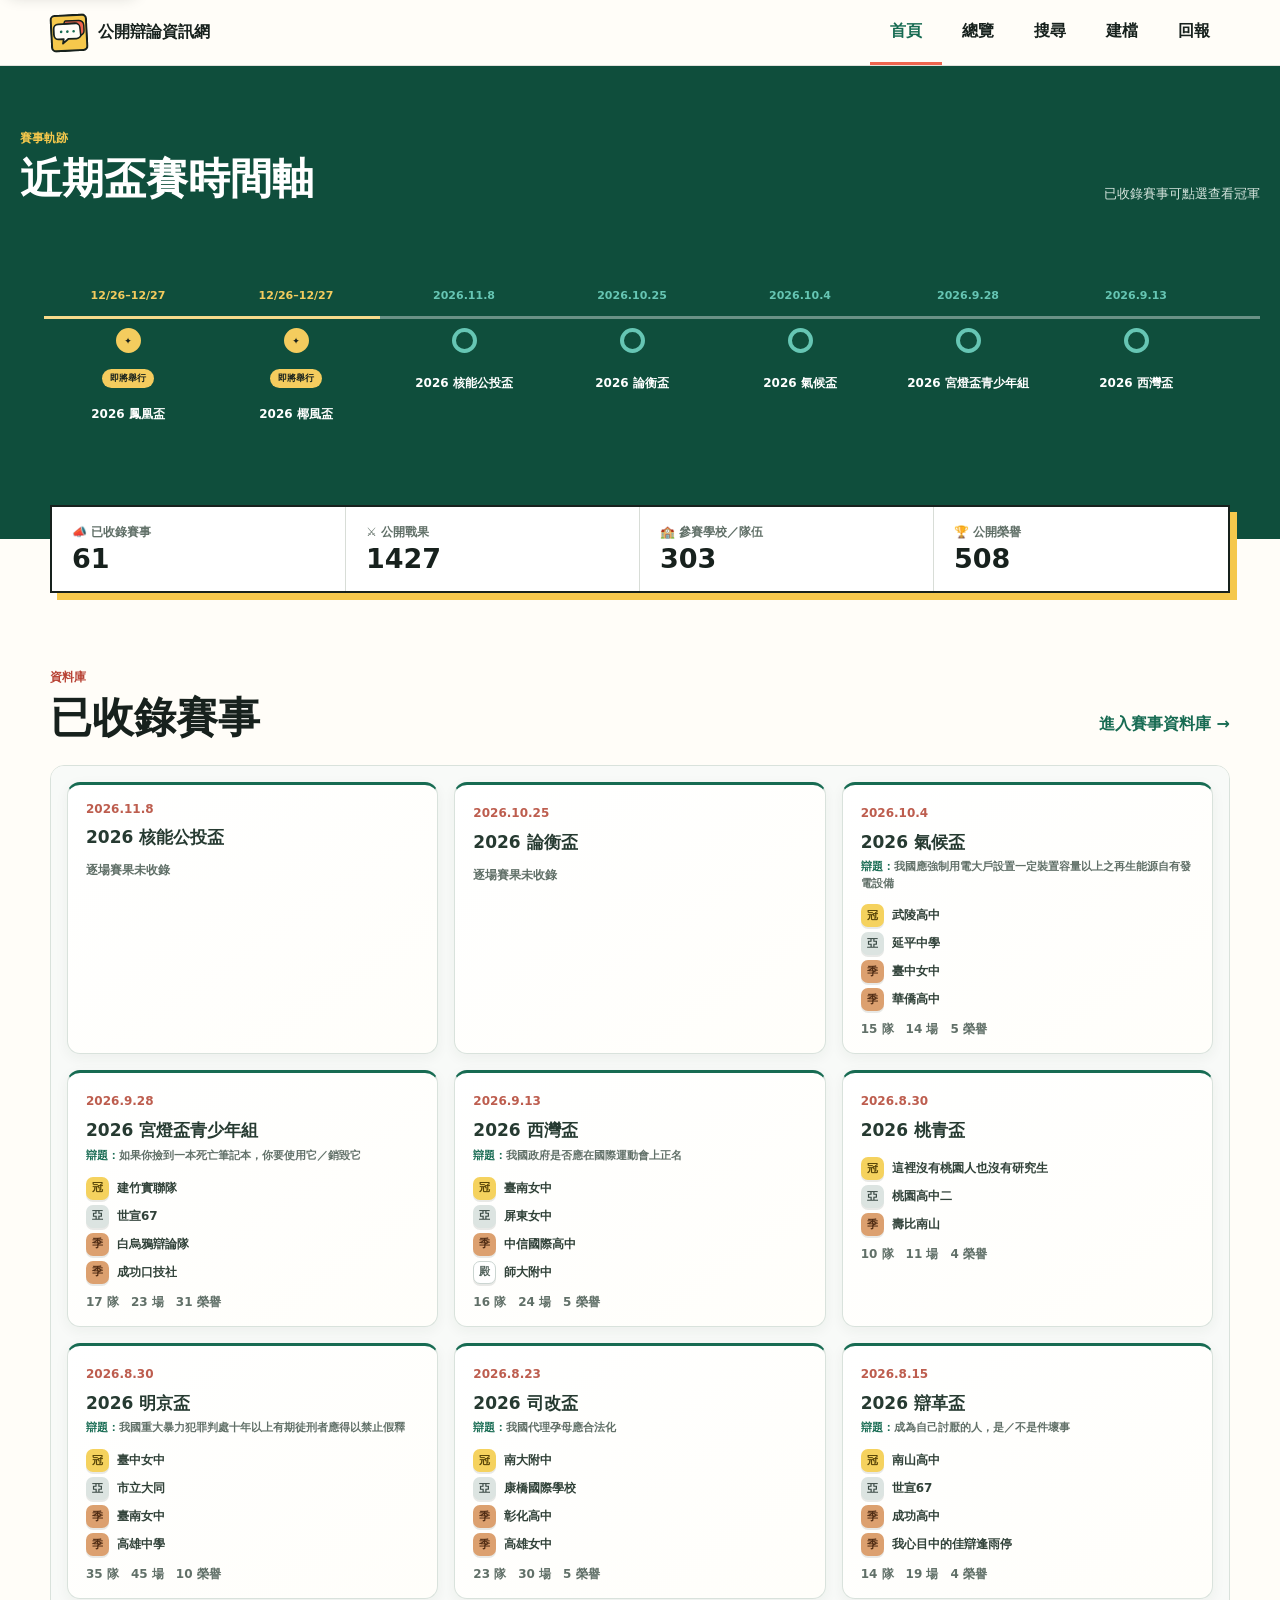
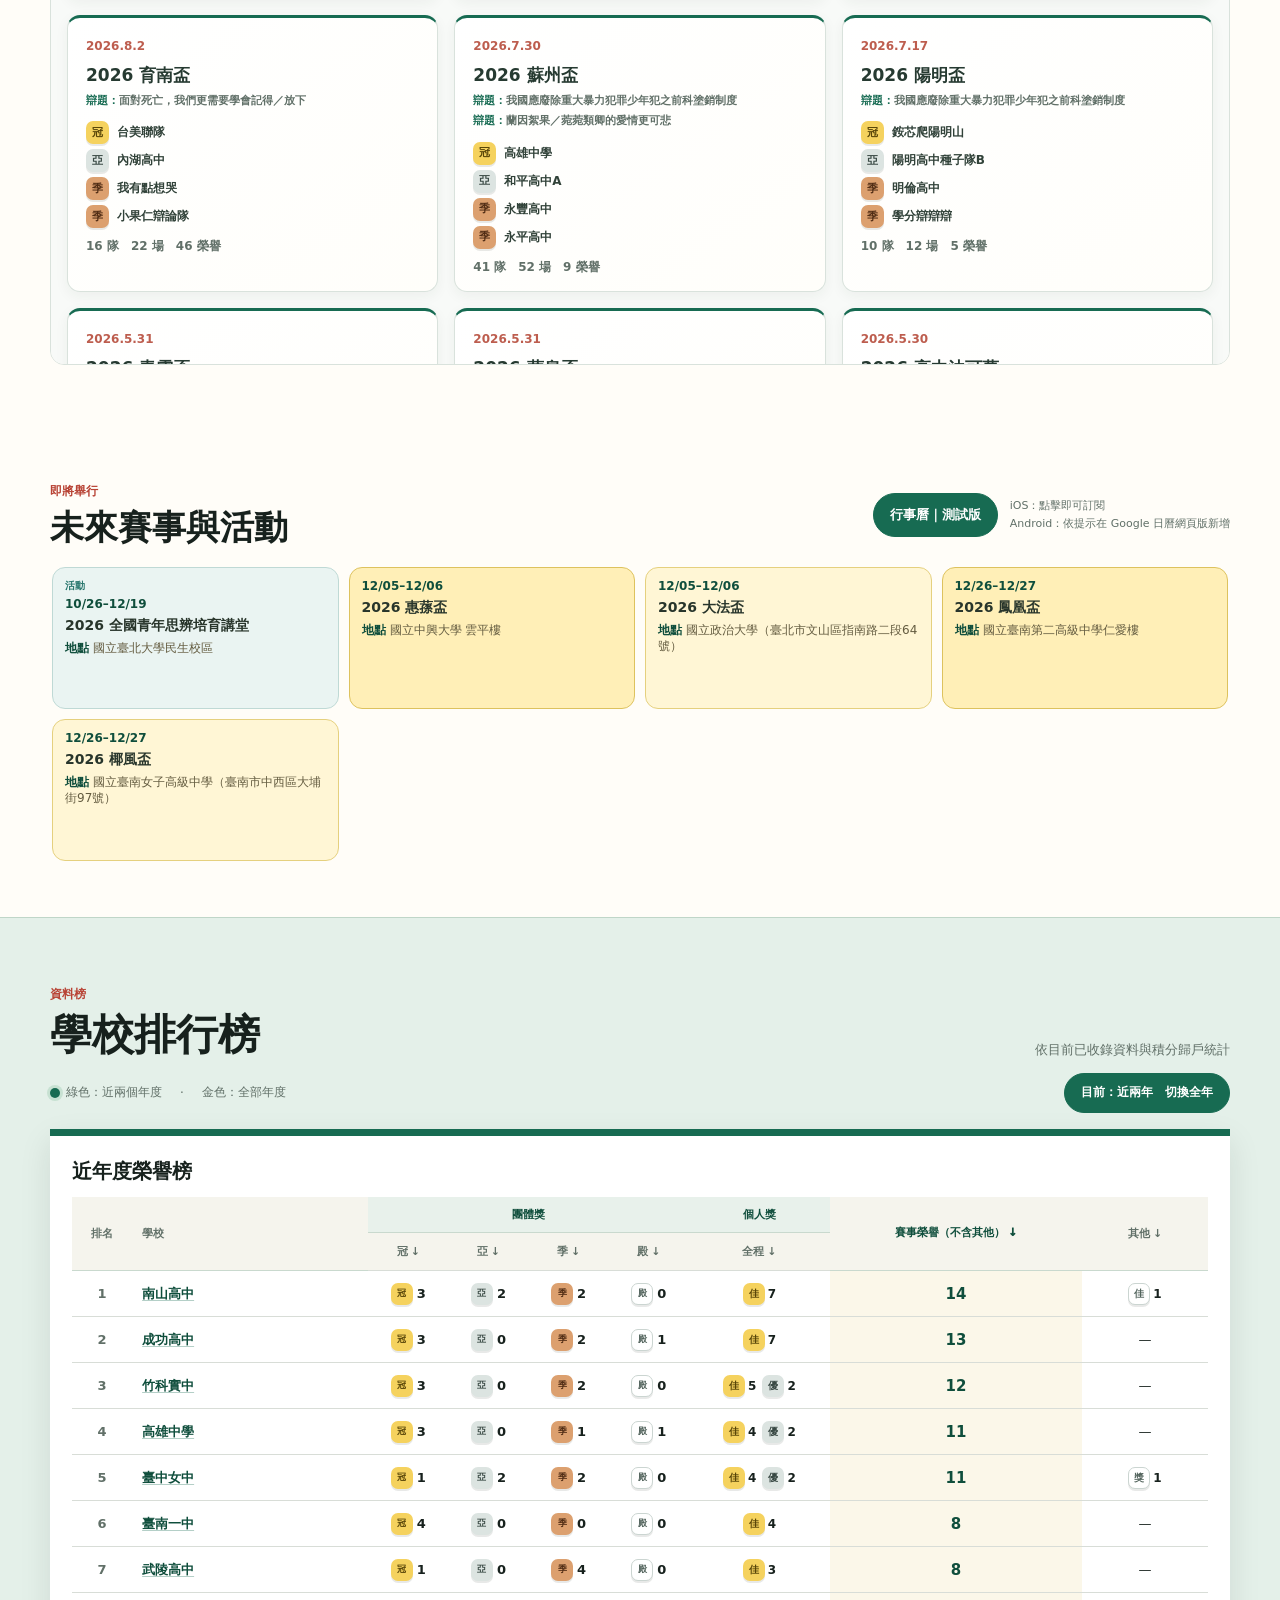
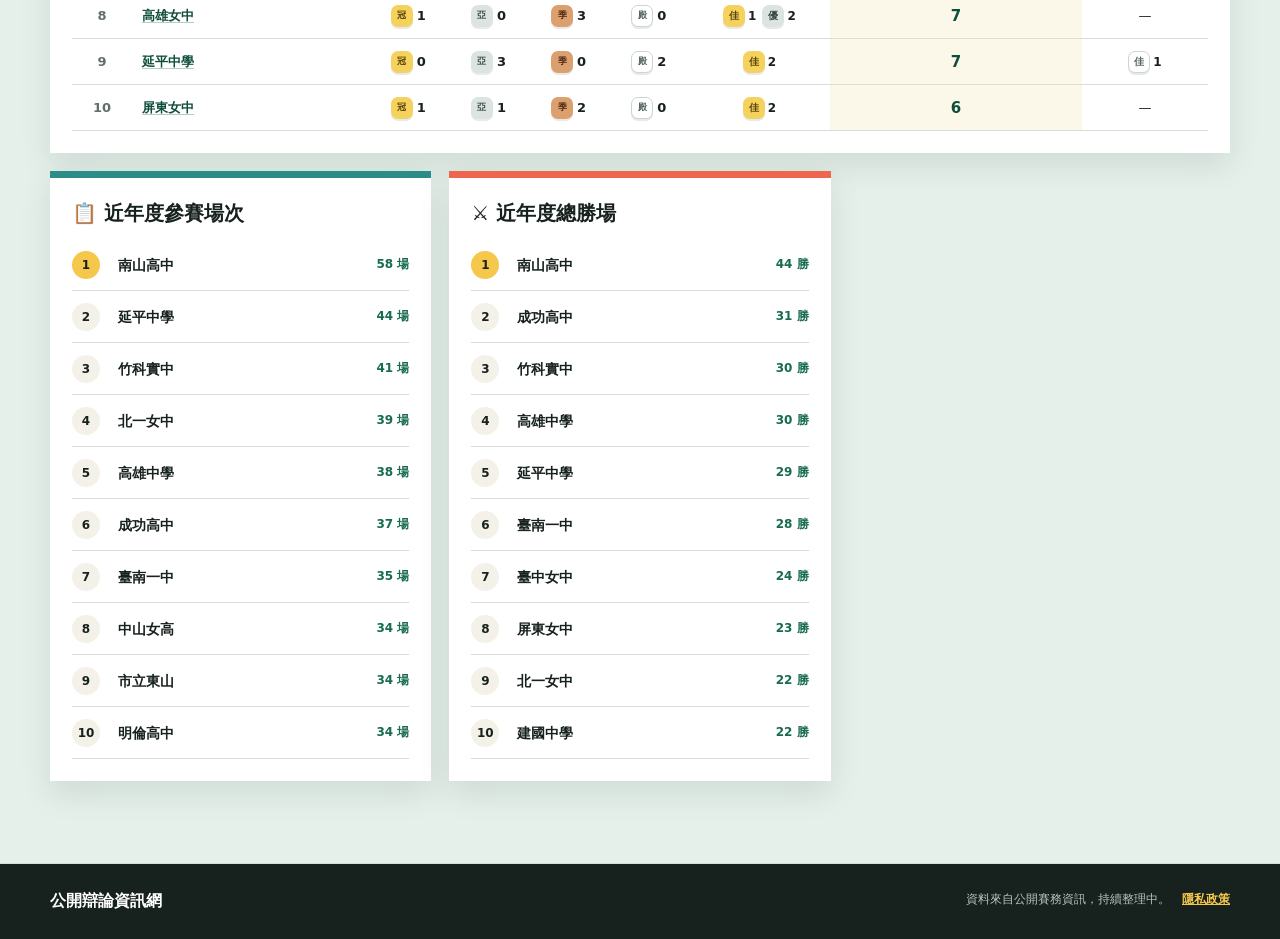
==== index.html @ c213c238 "Hide unfinished App support links" ====
<!doctype html>
<html lang="zh-Hant">
<head>
  <meta charset="utf-8" />
  <meta name="viewport" content="width=device-width, initial-scale=1" />
  <meta name="description" content="公開辯論資訊網整理台灣高中辯論賽事、逐場辯論戰績、學校勝場與公開榮譽，提供依已收錄公開資料整理的辯論積分與排行榜查詢。" />
  <meta name="keywords" content="辯論,辯論比賽,高中辯論,高中職辯論,辯論積分,辯論賽事,辯論戰績,辯題,台灣辯論" />
  <meta name="author" content="公開辯論資訊網" />
  <meta name="robots" content="index,follow,max-image-preview:large,max-snippet:-1,max-video-preview:-1" />
  <link rel="canonical" href="https://macrokernel3000.github.io/opendebate/" />
  <link rel="sitemap" type="application/xml" href="https://macrokernel3000.github.io/opendebate/sitemap.xml" />
  <link rel="alternate" type="text/plain" href="llms.txt" title="公開辯論資訊網 AI 閱讀說明" />
  <meta property="og:locale" content="zh_TW" />
  <meta property="og:type" content="website" />
  <meta property="og:site_name" content="公開辯論資訊網" />
  <meta property="og:title" content="公開辯論資訊網｜台灣高中辯論戰績資料庫" />
  <meta property="og:description" content="查詢台灣高中職辯論比賽、逐場辯論戰績、學校勝場、辯論積分、公開榮譽與歷屆辯題。" />
  <meta property="og:url" content="https://macrokernel3000.github.io/opendebate/" />
  <meta property="og:image" content="https://macrokernel3000.github.io/opendebate/assets/debate-banner.png" />
  <meta name="twitter:card" content="summary_large_image" />
  <link rel="icon" type="image/x-icon" href="favicon.ico" />
  <link rel="icon" type="image/png" sizes="512x512" href="assets/site-logo-512.png" />
  <title>公開辯論資訊網｜台灣高中辯論戰績資料庫</title>
  <script type="application/ld+json">
  {
    "@context": "https://schema.org",
    "@graph": [
      {
        "@type": "WebSite",
        "name": "公開辯論資訊網",
        "alternateName": ["台灣辯論資料庫", "高中辯論資訊網", "辯論戰績資料庫", "辯論積分網"],
        "url": "https://macrokernel3000.github.io/opendebate/",
        "image": "https://macrokernel3000.github.io/opendebate/assets/site-logo-512.png",
        "inLanguage": "zh-Hant-TW",
        "description": "整理台灣高中辯論比賽、逐場辯論戰績、學校勝場、辯論積分、公開榮譽與辯題的公共資料庫。",
        "potentialAction": {
          "@type": "SearchAction",
          "target": "https://macrokernel3000.github.io/opendebate/?q={search_term_string}",
          "query-input": "required name=search_term_string"
        }
      },
      {
        "@type": "Dataset",
        "name": "台灣高中辯論戰績與賽事資料",
        "description": "依公開賽務資訊整理的台灣高中職辯論資料集，收錄歷屆賽事、逐場比分、正反方學校與隊伍、勝方、參賽場次、學校勝場、公開榮譽、選手及辯題，供查詢與研究參考。",
        "url": "https://macrokernel3000.github.io/opendebate/",
        "keywords": ["辯論", "辯論戰績", "辯論積分", "高中辯論", "辯論比賽", "辯題"],
        "spatialCoverage": "Taiwan",
        "inLanguage": "zh-Hant-TW",
        "isAccessibleForFree": true,
        "creator": {"@id": "https://macrokernel3000.github.io/opendebate/#organization"}
      },
      {
        "@type": "Organization",
        "@id": "https://macrokernel3000.github.io/opendebate/#organization",
        "name": "公開辯論資訊網",
        "url": "https://macrokernel3000.github.io/opendebate/",
        "logo": "https://macrokernel3000.github.io/opendebate/assets/site-logo-512.png"
      }
    ]
  }
  </script>
  <link rel="stylesheet" href="styles.css?v=20261013152806" data-versioned-asset />
</head>
<body>
  <a class="skip-link" href="#mainContent">跳到主要內容</a>
  <header class="site-header">
    <a id="homeBrand" class="brand" href="#home" aria-label="回到公開辯論資訊網首頁">
      <span class="brand-mark" aria-hidden="true"><img src="assets/site-logo.svg" alt="" /></span>
      <span>公開辯論資訊網</span>
    </a>
    <nav class="main-nav" aria-label="主要選單">
      <button class="nav-button is-active" type="button" data-view="home"><svg class="nav-icon" viewBox="0 0 24 24" aria-hidden="true"><path d="m3 10 9-7 9 7M5.5 9v11h13V9M9 20v-6h6v6"/></svg><span>首頁</span></button>
      <button class="nav-button" type="button" data-view="overview"><svg class="nav-icon" viewBox="0 0 24 24" aria-hidden="true"><rect x="4" y="4" width="6" height="6" rx="1"/><rect x="14" y="4" width="6" height="6" rx="1"/><rect x="4" y="14" width="6" height="6" rx="1"/><rect x="14" y="14" width="6" height="6" rx="1"/></svg><span>總覽</span></button>
      <button class="nav-button" type="button" data-view="search"><svg class="nav-icon" viewBox="0 0 24 24" aria-hidden="true"><circle cx="10.8" cy="10.8" r="6.8"/><path d="m16 16 5 5"/></svg><span>搜尋</span></button>
      <button class="nav-button" type="button" data-view="archive"><svg class="nav-icon" viewBox="0 0 24 24" aria-hidden="true"><path d="M4 5h16v4H4zM6 9v11h12V9M9 13h6M9 16h6"/></svg><span>建檔</span></button>
      <button class="nav-button" type="button" data-view="reports"><svg class="nav-icon" viewBox="0 0 24 24" aria-hidden="true"><path d="M7 17 18 6M8 6h10v10M5 5v14h14"/></svg><span>回報</span></button>
    </nav>
    <button id="mobileMenuToggle" class="mobile-menu-toggle" type="button" aria-label="開啟快捷選單" aria-expanded="false" aria-controls="mobileQuickMenu">
      <span aria-hidden="true">☰</span>
    </button>
    <nav id="mobileQuickMenu" class="mobile-quick-menu" aria-label="快捷選單" hidden>
      <button type="button" data-menu-view="home"><span aria-hidden="true"><svg class="nav-icon" viewBox="0 0 24 24"><path d="m3 10 9-7 9 7M5.5 9v11h13V9M9 20v-6h6v6"/></svg></span>首頁</button>
      <button type="button" data-menu-view="overview"><span aria-hidden="true"><svg class="nav-icon" viewBox="0 0 24 24"><rect x="4" y="4" width="6" height="6" rx="1"/><rect x="14" y="4" width="6" height="6" rx="1"/><rect x="4" y="14" width="6" height="6" rx="1"/><rect x="14" y="14" width="6" height="6" rx="1"/></svg></span>比賽總覽</button>
      <button type="button" data-menu-view="search"><span aria-hidden="true"><svg class="nav-icon" viewBox="0 0 24 24"><circle cx="10.8" cy="10.8" r="6.8"/><path d="m16 16 5 5"/></svg></span>戰績搜尋</button>
      <button type="button" data-menu-view="archive"><span aria-hidden="true"><svg class="nav-icon" viewBox="0 0 24 24"><path d="M4 5h16v4H4zM6 9v11h12V9M9 13h6M9 16h6"/></svg></span>辯論建檔</button>
      <button type="button" data-menu-view="reports"><span aria-hidden="true"><svg class="nav-icon" viewBox="0 0 24 24"><path d="M7 17 18 6M8 6h10v10M5 5v14h14"/></svg></span>問題回報</button>
      <small id="mobileMenuVersion" class="mobile-menu-version" aria-label="資料版本，載入後顯示已收錄賽事與行程數">v1.—.—</small>
    </nav>
  </header>

  <aside id="siteUpdateNotice" class="site-update-notice" role="status" aria-live="polite" hidden>
    <p>網站資料有新版本，重新載入即可查看最新內容。</p>
    <button type="button" data-site-update-reload>重新載入</button>
    <button type="button" class="site-update-dismiss" data-site-update-dismiss>稍後</button>
  </aside>

  <main id="mainContent" tabindex="-1">
    <section id="homeView" class="view" data-view-panel="home">
      <div class="mobile-home page-shell" aria-label="手機首頁快捷內容">
        <section class="mobile-home-section mobile-home-results" aria-labelledby="mobileRecentTitle">
          <div class="section-heading"><h1 id="mobileRecentTitle">已收錄 <span id="mobileEventCount">0</span> 場比賽與 <span id="mobileMatchCount">0</span> 場賽果</h1><span class="mobile-home-hint">左右滑動查看</span></div>
          <div id="mobileRecentEvents" class="mobile-results-strip" aria-label="近期賽果，可左右滑動"></div>
        </section>
        <section class="mobile-home-search" aria-label="戰績搜尋入口">
          <button type="button" data-go-search><span aria-hidden="true">⌕</span><span><strong>戰績搜尋</strong><small>選手・學校・隊伍・辯題</small></span><b aria-hidden="true">→</b></button>
        </section>
      </div>
      <section class="timeline-band" aria-labelledby="timelineTitle">
        <div class="page-shell">
          <div class="section-heading">
            <div><p class="kicker">賽事軌跡</p><h1 id="timelineTitle">近期盃賽時間軸</h1></div>
            <p class="section-note">已收錄賽事可點選查看冠軍</p>
          </div>
          <div id="eventTimeline" class="event-timeline" aria-label="盃賽時間軸"></div>
        </div>
      </section>

      <section class="stats-band" id="statsBand" aria-label="資料統計"></section>

      <section class="page-shell collected-events" aria-labelledby="collectedEventsTitle">
        <div class="section-heading">
          <div><p class="kicker">資料庫</p><h2 id="collectedEventsTitle">已收錄賽事</h2></div>
          <button class="text-link" type="button" data-go-events>進入賽事資料庫 →</button>
        </div>
        <div id="recentEvents" class="event-grid"></div>
      </section>

      <section class="page-shell upcoming-events-section" aria-labelledby="upcomingEventsTitle">
        <div class="upcoming-section-heading">
          <div class="section-heading"><div><p class="kicker">即將舉行</p><h2 id="upcomingEventsTitle">未來賽事與活動</h2></div></div>
          <div class="calendar-link-section">
            <a class="calendar-subscribe-button" data-calendar-subscribe href="webcal://macrokernel3000.github.io/opendebate/calendar.ics">行事曆｜測試版</a>
            <p class="calendar-platform-note"><span>iOS：點擊即可訂閱</span><span>Android：依提示在 Google 日曆網頁版新增</span></p>
          </div>
        </div>
        <div id="mobileUpcomingEvents" class="upcoming-events-grid" aria-label="未來賽事與活動"></div>
      </section>

      <section class="leaderboard-band" data-range="recent">
        <div class="page-shell">
          <h2 id="mobileHonorTitle" class="mobile-rankings-title">近年度榮譽榜</h2>
          <div class="section-heading">
            <div><p class="kicker">資料榜</p><h2>學校排行榜</h2></div>
            <p class="section-note">依目前已收錄資料與積分歸戶統計</p>
          </div>
          <div class="leaderboard-controls"><span class="leaderboard-range-legend"><i aria-hidden="true"></i> 綠色：近兩個年度　<span aria-hidden="true">·</span>　金色：全部年度</span><button id="honorRangeToggle" class="honor-range-toggle" type="button" aria-pressed="false">目前：近年度　切換全年</button></div>
          <article class="leaderboard-panel olympic-panel">
            <h3><span id="honorLeaderboardTitle">近年度榮譽榜</span></h3>
            <div class="mobile-olympic-filters" role="group" aria-label="榮譽類別篩選">
              <button type="button" class="olympic-filter is-active" data-honor-filter="team" aria-pressed="true"><span class="trophy-medal gold">團</span>團體獎</button>
              <button type="button" class="olympic-filter is-active" data-honor-filter="individual" aria-pressed="true"><span class="trophy-medal gold">個</span>個人獎</button>
              <button type="button" class="olympic-filter" data-honor-filter="otherOnly" aria-pressed="false"><span class="trophy-medal white">獎</span>其他</button>
            </div>
            <div class="olympic-table-wrap" tabindex="0" aria-label="榮譽榜，可左右捲動">
              <table class="olympic-table">
                <thead>
                  <tr class="olympic-group-head">
                    <th scope="col" rowspan="2">排名</th><th scope="col" class="school-column" rowspan="2">學校</th>
                    <th scope="colgroup" colspan="4">團體獎</th>
                    <th scope="colgroup" colspan="1">個人獎</th>
                    <th scope="col" rowspan="2"><button class="medal-sort" type="button" data-rank-sort="totalHonors" aria-label="賽事榮譽（不含其他）數排序，降冪">賽事榮譽（不含其他）</button></th>
                    <th scope="col" rowspan="2"><button class="medal-sort" type="button" data-rank-sort="other" aria-label="其他榮譽數排序，降冪">其他</button></th>
                  </tr>
                  <tr class="olympic-detail-head">
                    <th scope="col"><button class="medal-sort" type="button" data-rank-sort="gold" aria-label="冠軍數排序，降冪">冠</button></th>
                    <th scope="col"><button class="medal-sort" type="button" data-rank-sort="silver" aria-label="亞軍數排序，降冪">亞</button></th>
                    <th scope="col"><button class="medal-sort" type="button" data-rank-sort="bronze" aria-label="季軍數排序，降冪">季</button></th>
                    <th scope="col"><button class="medal-sort" type="button" data-rank-sort="white" aria-label="殿軍數排序，降冪">殿</button></th>
                    <th scope="col"><button class="medal-sort" type="button" data-rank-sort="fullCourse" aria-label="全程個人獎排序，降冪">全程</button></th>
                  </tr>
                </thead>
                <tbody id="schoolLeaderboard"></tbody>
              </table>
            </div>
            <ol id="mobileHonorRanking" class="mobile-honor-ranking" aria-label="榮譽排行榜"></ol>
          </article>
          <div class="leaderboard-scroll">
            <article class="leaderboard-panel teal">
              <h3><span aria-hidden="true">📋</span> <span id="gamesLeaderboardTitle">近年度參賽場次</span></h3>
              <ol id="gamesLeaderboard" class="ranking-list"></ol>
            </article>
            <article class="leaderboard-panel coral">
              <h3><span aria-hidden="true">⚔️</span> <span id="winsLeaderboardTitle">近年度總勝場</span></h3>
              <ol id="winsLeaderboard" class="ranking-list"></ol>
            </article>
          </div>
        </div>
      </section>
      <dialog id="androidCalendarHelp" class="calendar-help-dialog" aria-labelledby="androidCalendarHelpTitle">
        <form method="dialog" class="calendar-help-card">
          <h2 id="androidCalendarHelpTitle">Android 行事曆設定</h2>
          <p>Google 日曆手機 App 不支援直接訂閱網址。要自動同步，請在電腦版 Google 日曆選「新增日曆」→「透過網址新增」，貼上這個網址，再用同一個帳戶同步手機。</p>
          <label for="androidCalendarUrl">行事曆訂閱網址</label>
          <input id="androidCalendarUrl" readonly value="https://macrokernel3000.github.io/opendebate/calendar.ics" />
          <div class="calendar-help-actions">
            <button type="button" id="copyAndroidCalendarUrl">複製網址</button>
            <button type="submit" class="calendar-help-close">關閉</button>
          </div>
          <span id="calendarCopyStatus" class="calendar-copy-status" aria-live="polite"></span>
        </form>
      </dialog>
    </section>

    <section id="eventPageView" class="view is-hidden" data-view-panel="event-page">
      <div class="page-shell detail-page-shell"><div id="eventPageDetail"></div></div>
    </section>
    <section id="schoolPageView" class="view is-hidden" data-view-panel="school-page">
      <div class="page-shell detail-page-shell"><div id="schoolPageDetail"></div></div>
    </section>
    <section id="playerPageView" class="view is-hidden" data-view-panel="player-page">
      <div class="page-shell detail-page-shell"><div id="playerPageDetail"></div></div>
    </section>
    <section id="topicPageView" class="view is-hidden" data-view-panel="topic-page">
      <div class="page-shell detail-page-shell"><div id="topicPageDetail"></div></div>
    </section>

    <section id="overviewView" class="view is-hidden" data-view-panel="overview">
      <div class="page-intro page-shell">
        <p class="kicker">DEBATE OVERVIEW</p>
        <h1>辯論總覽</h1>
      </div>
      <div class="page-shell overview-page">
        <div class="overview-tabs" role="tablist" aria-label="總覽分類">
          <button id="overviewEventsTab" class="overview-tab is-active" type="button" role="tab" aria-selected="true" aria-controls="overviewEventsPanel" data-overview-tab="events"><span class="overview-tab-label-long">已登錄賽事</span><span class="overview-tab-label-short">賽事</span><span class="overview-tab-count" id="overviewEventCount"></span></button>
          <button id="overviewTeamsTab" class="overview-tab" type="button" role="tab" aria-selected="false" aria-controls="overviewTeamsPanel" tabindex="-1" data-overview-tab="teams"><span class="overview-tab-label-long">隊伍資料庫</span><span class="overview-tab-label-short">隊伍</span><span class="overview-tab-count" id="overviewTeamCount"></span></button>
          <button id="overviewTopicsTab" class="overview-tab" type="button" role="tab" aria-selected="false" aria-controls="overviewTopicsPanel" tabindex="-1" data-overview-tab="topics"><span class="overview-tab-label-long">已收錄辯題</span><span class="overview-tab-label-short">辯題</span><span class="overview-tab-count" id="overviewTopicCount"></span></button>
          <button id="overviewStatsTab" class="overview-tab overview-stats-tab" type="button" role="tab" aria-selected="false" aria-controls="overviewStatsPanel" tabindex="-1" data-overview-tab="stats"><span class="overview-tab-label-long">統計</span><span class="overview-tab-label-short">統計</span></button>
        </div>
        <section id="overviewEventsPanel" class="overview-panel" role="tabpanel" aria-labelledby="overviewEventsTab">
          <div class="event-browser">
            <section class="event-finder" aria-labelledby="eventFinderTitle">
              <div class="event-finder-heading"><div><h2 id="eventFinderTitle">已登錄賽事</h2></div><span id="eventFinderMeta" aria-live="polite"></span></div>
              <div class="event-filter-controls">
                <label class="event-search-field"><span>名稱或辯題</span><input id="eventSearch" type="search" autocomplete="off" placeholder="例如：青雲盃、死刑、社群媒體" /></label>
                <label class="event-year-field"><span>年份篩選</span><select id="eventYear"><option value="">全部年份</option></select></label>
                <label class="event-sort-field"><span>排序依據</span><select id="eventSortBy"><option value="year">年份</option><option value="teams">隊伍數</option><option value="honors">榮譽數</option></select></label>
                <label class="event-sort-field"><span>排序方向</span><select id="eventSortDirection"><option value="desc">降冪</option><option value="asc">升冪</option></select></label>
              </div>
              <div id="eventFinderResults" class="event-finder-results"></div>
            </section>
            <div id="eventDetail"></div>
          </div>
        </section>
        <section id="overviewTeamsPanel" class="overview-panel is-hidden" role="tabpanel" aria-labelledby="overviewTeamsTab">
          <div class="overview-toolbar">
            <div><h2>學校與隊伍</h2></div>
            <div class="overview-team-controls">
              <label class="overview-filter"><span>搜尋學校或隊伍</span><input id="overviewTeamFilter" type="search" autocomplete="off" placeholder="輸入名稱" /></label>
              <label class="overview-filter overview-sort-filter"><span>排序依據</span><select id="overviewTeamSortBy"><option value="matches">參賽場數</option><option value="wins">勝場</option><option value="honors">榮譽數</option><option value="events">參賽賽事</option><option value="name">名稱</option></select></label>
              <label class="overview-filter overview-sort-filter"><span>排序方向</span><select id="overviewTeamSortDirection"><option value="desc">由多到少</option><option value="asc">由少到多</option></select></label>
            </div>
          </div>
          <p id="overviewTeamMeta" class="overview-meta" aria-live="polite"></p>
          <div id="overviewTeamList" class="overview-entity-columns"></div>
        </section>
        <section id="overviewTopicsPanel" class="overview-panel is-hidden" role="tabpanel" aria-labelledby="overviewTopicsTab">
          <div class="overview-toolbar">
            <div><h2>辯題資料庫</h2></div>
            <label class="overview-filter"><span>篩選辯題</span><input id="overviewTopicFilter" type="search" autocomplete="off" placeholder="輸入辯題或賽事關鍵字" /></label>
          </div>
          <p id="overviewTopicMeta" class="overview-meta" aria-live="polite"></p>
          <div id="overviewTopicList" class="overview-topic-list"></div>
        </section>
        <section id="overviewStatsPanel" class="overview-panel overview-stats-panel is-hidden" role="tabpanel" aria-labelledby="overviewStatsTab">
          <div class="overview-stats-frame">
            <div class="overview-toolbar overview-stats-toolbar">
              <div><h2>年度賽事趨勢</h2></div>
              <div class="overview-stats-controls">
                <label class="overview-filter"><span>趨勢線</span><select id="overviewStatsMetric"><option value="events">賽事數</option><option value="teams">參賽隊次</option></select></label>
              </div>
            </div>
            <div id="overviewStatsYears" class="overview-stats-years" role="group" aria-label="選擇比較年份"></div>
            <p id="overviewStatsMeta" class="overview-stats-meta" aria-live="polite"></p>
            <div id="overviewStatsSummary" class="overview-stats-summary" aria-live="polite"></div>
            <div id="overviewStatsChart" class="overview-stats-chart"></div>
            <p class="overview-stats-note">賽事依開始月份歸類；參賽隊次依賽事中出現的隊伍原名去重，同校 A、B 隊分開計；不重複單位則按學校／隊伍資料庫歸戶後跨賽事去重。7、8 月以淡金色標示暑假。當年度尚未到的月份留白；已過但沒有賽事的月份顯示為 0。統計反映目前已收錄的公開資料。</p>
          </div>
        </section>
      </div>
    </section>

    <section id="archiveView" class="view is-hidden" data-view-panel="archive">
      <div class="page-intro page-shell archive-intro">
        <p class="kicker">DEBATE RECORDS</p>
        <h1>辯論成績建檔 <span aria-hidden="true">🗂️</span></h1>
        <p>提供紀錄且能視覺化整理裁判單。本網站無後台，不會收錄您的成績。請自行下載 CSV 留存。</p>
      </div>
      <div class="page-shell archive-page">
        <div class="archive-mode-picker" role="tablist" aria-label="選擇建檔方式">
          <button id="personalArchiveMode" class="archive-mode-button is-active" type="button" role="tab" aria-selected="true" aria-controls="personalArchivePanel" data-archive-mode="personal"><span aria-hidden="true">👤</span><strong>選手建檔</strong><small>記錄個人的分數</small></button>
          <button id="teamArchiveMode" class="archive-mode-button" type="button" role="tab" aria-selected="false" aria-controls="teamArchivePanel" tabindex="-1" data-archive-mode="team"><span aria-hidden="true">🏫</span><strong>隊伍建檔</strong><small>記錄整場比賽的三張裁判單</small></button>
        </div>
        <aside class="archive-warning" role="note" aria-label="測試階段提醒">
          <span aria-hidden="true">⚠️</span>
          <div><strong>建檔目前為測試階段，尚無後台或帳號同步功能。</strong><p>資料僅暫存在這台裝置的瀏覽器中；清除快取、網站資料或更換裝置後可能消失。請務必下載 CSV 備份。</p></div>
        </aside>
        <div id="personalArchivePanel" role="tabpanel" aria-labelledby="personalArchiveMode" class="archive-mode-panel"><div class="archive-layout">
          <form id="personalRecordForm" class="record-form">
            <div class="record-form-heading"><div><p class="kicker">NEW BALLOT</p><h2>登錄一張裁單</h2></div><span id="personalDraftStatus">第 1 張</span></div>
            <p id="personalStorageError" class="record-message is-error is-hidden" role="alert"></p>
            <div class="record-form-grid">
              <label class="record-field record-field-wide record-competition-field"><span>盃賽（必填；輸入關鍵字可選平台已登錄賽事）</span><input id="personalCompetition" type="text" role="combobox" autocomplete="off" placeholder="例如：輸入「育南」" aria-controls="personalCompetitionSuggestions" aria-autocomplete="list" aria-expanded="false" required /><div id="personalCompetitionSuggestions" class="record-suggestions is-hidden" role="listbox" aria-label="已登錄賽事建議"></div></label>
              <label class="record-field"><span>選手姓名（必填）</span><input id="personalName" type="text" autocomplete="name" placeholder="輸入選手姓名" required /></label>
              <label class="record-field"><span>裁判姓名</span><input id="personalJudge" type="text" autocomplete="off" placeholder="可不填" /></label>
              <label class="record-field"><span>比賽日期</span><input id="personalMatchDate" type="date" /></label>
              <label class="record-field"><span>此盃第幾場</span><input id="personalMatchNumber" type="number" inputmode="numeric" min="1" step="1" placeholder="例如：1" /></label>
              <label class="record-field"><span>申論</span><span class="record-score-input"><input id="personalSpeech" type="number" inputmode="decimal" min="0" max="20" step="0.1" /><em>滿分</em><input id="personalSpeechMax" type="number" inputmode="decimal" min="0.1" step="0.1" value="20" aria-label="申論滿分" /></span></label>
              <label class="record-field"><span>質詢</span><span class="record-score-input"><input id="personalQuestion" type="number" inputmode="decimal" min="0" max="20" step="0.1" /><em>滿分</em><input id="personalQuestionMax" type="number" inputmode="decimal" min="0.1" step="0.1" value="20" aria-label="質詢滿分" /></span></label>
              <label class="record-field"><span>答辯</span><span class="record-score-input"><input id="personalDefense" type="number" inputmode="decimal" min="0" max="20" step="0.1" /><em>滿分</em><input id="personalDefenseMax" type="number" inputmode="decimal" min="0.1" step="0.1" value="20" aria-label="答辯滿分" /></span></label>
              <label class="record-field"><span>該場論點分</span><span class="record-score-input"><input id="personalArgument" type="number" inputmode="decimal" min="0" max="10" step="0.1" /><em>滿分</em><input id="personalArgumentMax" type="number" inputmode="decimal" min="0.1" step="0.1" value="10" aria-label="論點滿分" /></span></label>
              <label class="record-field"><span>結辯</span><span class="record-score-input"><input id="personalClosing" type="number" inputmode="decimal" min="0" max="10" step="0.1" /><em>滿分</em><input id="personalClosingMax" type="number" inputmode="decimal" min="0.1" step="0.1" value="10" aria-label="結辯滿分" /></span></label>
              <label class="record-field"><span>排名（選填，1 最高、6 最低）</span><input id="personalRank" type="number" inputmode="numeric" min="1" max="6" step="1" /></label>
            </div>
            <p id="personalRecordMessage" class="record-message" role="status" aria-live="polite"></p>
            <div class="record-actions">
              <button class="record-button record-button-secondary" type="button" id="personalNextMatch">下一張</button>
              <button class="record-button record-button-secondary is-hidden" type="button" id="personalCancelEdit">取消修正</button>
              <button class="record-button record-button-primary" type="submit" id="personalSubmitRecord">輸入完成</button>
            </div>
          </form>
          <section class="record-summary" aria-labelledby="recordSummaryTitle">
            <div class="record-summary-heading"><div><p class="kicker">MY RESULTS</p><h2 id="recordSummaryTitle">我的成績</h2></div><strong id="personalRecordCount">0 場</strong></div>
            <div id="personalRecordStats" class="record-stats"></div>
            <div class="record-visualizations">
              <article class="record-chart"><div class="record-chart-heading"><div><h3 id="personalRadarChartTitle">能力雷達圖</h3><span>依各欄滿分換算</span></div><button type="button" data-expand-chart aria-label="放大能力雷達圖" title="放大圖表">⛶</button></div><div id="personalRadarChart"></div></article>
              <article class="record-chart"><div class="record-chart-heading"><div><h3 id="personalProgressChartTitle">進步折線圖</h3><span>依比賽日期排序</span></div><button type="button" data-expand-chart aria-label="放大進步折線圖" title="放大圖表">⛶</button></div><div id="personalProgressChart"></div></article>
            </div>
            <div class="record-data-actions">
              <button id="personalExportCsv" class="record-button record-button-primary" type="button">下載 CSV</button>
              <label class="record-import">匯入電腦內的 CSV<input id="personalImportCsv" type="file" accept=".csv,text/csv" /></label>
              <button id="personalDeleteAll" class="record-button record-button-danger" type="button">全部刪除</button>
            </div>
            <div id="personalRecordList" class="personal-record-list"></div>
          </section>
        </div></div>
        <div id="teamArchivePanel" role="tabpanel" aria-labelledby="teamArchiveMode" class="archive-mode-panel is-hidden">
          <div class="archive-layout team-archive-layout">
            <form id="teamRecordForm" class="record-form team-record-form">
              <div class="record-form-heading"><div><p class="kicker">TEAM BALLOT</p><h2>登錄一張隊伍裁單</h2></div><span id="teamDraftStatus">第 1 張</span></div>
              <p id="teamStorageError" class="record-message is-error is-hidden" role="alert"></p>
              <div class="record-form-grid">
                <label class="record-field record-field-wide"><span>盃賽（必填）</span><input id="teamCompetition" type="text" list="teamCompetitionList" autocomplete="off" placeholder="輸入盃賽名稱" required /><datalist id="teamCompetitionList"></datalist></label>
                <label class="record-field"><span>隊伍名稱（必填）</span><input id="teamName" type="text" autocomplete="organization" placeholder="輸入自己的隊伍" required /></label>
                <label class="record-field"><span>裁判姓名</span><input id="teamJudge" type="text" autocomplete="off" placeholder="可不填" /></label>
                <label class="record-field"><span>比賽日期</span><input id="teamMatchDate" type="date" /></label>
                <label class="record-field"><span>此盃第幾場</span><input id="teamMatchNumber" type="number" inputmode="numeric" min="1" step="1" placeholder="例如：1" /></label>
                <label class="record-field record-field-wide"><span>我方持方</span><select id="teamSide"><option value="正">正方</option><option value="反">反方</option></select></label>
              </div>
              <section class="team-side-entry" aria-labelledby="affirmativeScoreTitle">
                <h3 id="affirmativeScoreTitle">正方評分 <span id="affirmativeMySideBadge" class="team-side-badge">我方</span></h3>
                <div class="team-score-table" aria-label="正方三位辯士評分">
                  <div class="team-score-head"><span>出場序</span><span>申論<br><small>滿分 20</small></span><span>質詢<br><small>滿分 20</small></span><span>答辯<br><small>滿分 20</small></span></div>
                  <div class="team-score-row"><strong>正一</strong><input id="teamAffP1Speech" type="number" min="0" step="0.1" aria-label="正一申論" /><input id="teamAffP1Question" type="number" min="0" step="0.1" aria-label="正一質詢" /><input id="teamAffP1Defense" type="number" min="0" step="0.1" aria-label="正一答辯" /></div>
                  <div class="team-score-row"><strong>正二</strong><input id="teamAffP2Speech" type="number" min="0" step="0.1" aria-label="正二申論" /><input id="teamAffP2Question" type="number" min="0" step="0.1" aria-label="正二質詢" /><input id="teamAffP2Defense" type="number" min="0" step="0.1" aria-label="正二答辯" /></div>
                  <div class="team-score-row"><strong>正三</strong><input id="teamAffP3Speech" type="number" min="0" step="0.1" aria-label="正三申論" /><input id="teamAffP3Question" type="number" min="0" step="0.1" aria-label="正三質詢" /><input id="teamAffP3Defense" type="number" min="0" step="0.1" aria-label="正三答辯" /></div>
                </div>
                <div class="team-side-extras"><label>架構／論點 <input id="teamAffArgument" type="number" min="0" step="0.1" /></label><label>結辯 <input id="teamAffClosing" type="number" min="0" step="0.1" /></label><strong id="teamAffTotal">總分 —</strong></div>
              </section>
              <section class="team-side-entry" aria-labelledby="negativeScoreTitle">
                <h3 id="negativeScoreTitle">反方評分 <span id="negativeMySideBadge" class="team-side-badge is-hidden">我方</span></h3>
                <div class="team-score-table" aria-label="反方三位辯士評分">
                  <div class="team-score-head"><span>出場序</span><span>申論<br><small>滿分 20</small></span><span>質詢<br><small>滿分 20</small></span><span>答辯<br><small>滿分 20</small></span></div>
                  <div class="team-score-row"><strong>反一</strong><input id="teamNegP1Speech" type="number" min="0" step="0.1" aria-label="反一申論" /><input id="teamNegP1Question" type="number" min="0" step="0.1" aria-label="反一質詢" /><input id="teamNegP1Defense" type="number" min="0" step="0.1" aria-label="反一答辯" /></div>
                  <div class="team-score-row"><strong>反二</strong><input id="teamNegP2Speech" type="number" min="0" step="0.1" aria-label="反二申論" /><input id="teamNegP2Question" type="number" min="0" step="0.1" aria-label="反二質詢" /><input id="teamNegP2Defense" type="number" min="0" step="0.1" aria-label="反二答辯" /></div>
                  <div class="team-score-row"><strong>反三</strong><input id="teamNegP3Speech" type="number" min="0" step="0.1" aria-label="反三申論" /><input id="teamNegP3Question" type="number" min="0" step="0.1" aria-label="反三質詢" /><input id="teamNegP3Defense" type="number" min="0" step="0.1" aria-label="反三答辯" /></div>
                </div>
                <div class="team-side-extras"><label>架構／論點 <input id="teamNegArgument" type="number" min="0" step="0.1" /></label><label>結辯 <input id="teamNegClosing" type="number" min="0" step="0.1" /></label><strong id="teamNegTotal">總分 —</strong></div>
              </section>
              <p id="teamRecordMessage" class="record-message" role="status" aria-live="polite"></p>
              <div class="record-actions"><button class="record-button record-button-secondary" type="button" id="teamNextBallot">下一張</button><button class="record-button record-button-secondary is-hidden" type="button" id="teamCancelEdit">取消修正</button><button class="record-button record-button-primary" type="submit" id="teamSubmitRecord">輸入完成</button></div>
            </form>
            <section class="record-summary" aria-labelledby="teamSummaryTitle">
              <div class="record-summary-heading"><div><p class="kicker">TEAM RESULTS</p><h2 id="teamSummaryTitle">隊伍比賽紀錄</h2></div><strong id="teamRecordCount">0 張</strong></div>
              <div id="teamRecordStats" class="record-stats team-record-stats"></div>
              <article class="record-chart team-radar-card"><div class="record-chart-heading"><div><h3 id="teamRadarChartTitle">隊伍平均雷達圖</h3><span>累積超過兩張裁單後，計算我方申論、質詢與答辯平均</span></div><button type="button" data-expand-chart aria-label="放大隊伍平均雷達圖" title="放大圖表">⛶</button></div><div id="teamRadarChart"></div></article>
              <p class="team-record-explanation">每張裁單會依正反方已輸入的所有分數加總，自動算出該張勝負。同一盃賽、同一場次的裁單會放在一起；累積三張後，至少兩張可判定且勝票過半，才會判定整場勝負。平票或有效票不足時會保留未決狀態。</p>
              <div class="record-data-actions"><button id="teamExportCsv" class="record-button record-button-primary" type="button">下載隊伍 CSV</button><label class="record-import">匯入隊伍 CSV<input id="teamImportCsv" type="file" accept=".csv,text/csv" /></label><button id="teamDeleteAll" class="record-button record-button-danger" type="button">全部刪除</button></div>
              <div id="teamRecordList" class="personal-record-list"></div>
            </section>
          </div>
        </div>
      </div>
    </section>

    <section id="searchView" class="view is-hidden" data-view-panel="search">
      <div class="search-stage">
        <div class="page-shell">
          <p class="kicker">FIND A STORY</p>
          <h1>搜尋學校、隊伍、人物或辯題 <span aria-hidden="true">🔎</span></h1>
          <div class="search-box">
            <span aria-hidden="true">⌕</span>
            <input id="globalSearch" type="search" autocomplete="off" placeholder="搜尋學校、隊伍、人物或辯題" aria-label="搜尋學校、隊伍、人物或辯題" />
            <button id="clearSearch" type="button" aria-label="清除搜尋">×</button>
          </div>
          <p id="searchMeta" class="search-meta" aria-live="polite"></p>
        </div>
      </div>
      <div id="searchResults" class="page-shell search-results"></div>
    </section>

    <section id="reportsView" class="view is-hidden" data-view-panel="reports">
      <div class="page-intro page-shell report-intro">
        <p class="kicker">COMMUNITY REPORTS</p>
        <h1>資料回報 <span aria-hidden="true">📝</span></h1>
        <p>協助補齊公開賽果與選手登場紀錄。送出後會由管理者校對，再納入網站資料。</p>
      </div>
      <div class="page-shell report-page">
        <article class="report-card report-form-card">
          <div class="report-icons" aria-hidden="true"><span class="report-icon">⚔️</span><span class="report-icon">🎤</span><span class="report-icon">💬</span></div>
          <p class="kicker">COMMUNITY REPORT</p>
          <h2>公開資料回報</h2>
          <p>同一份表單可回報缺漏或需要修正的賽事資料，送出時再選擇回報項目。</p>
          <ul><li>賽事戰績與積分</li><li>選手上場紀錄</li><li>盃賽辯題與相關說明</li></ul>
          <a id="reportFormLink" class="report-link" href="#" target="_blank" rel="noopener">開啟資料回報表單</a>
        </article>
        <aside class="report-note"><strong>為什麼使用 Google 表單？</strong><p>本站是靜態網站，Google 表單能處理手機填寫、附件上傳與回覆彙整，也不會把管理權限或個人資料放進網站程式。表單連結可隨時替換。</p></aside>
        <article class="report-card report-ai-card" aria-labelledby="reportAiTitle">
            <p class="kicker">AI ASSISTED REPORT</p>
            <h2 id="reportAiTitle">協助整理賽果</h2>
            <p>如可協助整理賽果，請先把比賽比分或公告貼給 AI，再複製下方指令一併傳給 AI。我們已提供整理用的關鍵字與欄位；完成後，請把整理結果回報給我們。</p>
            <pre id="eventIntakePrompt">請根據我提供的賽事簡章、公告、比分或照片，整理一份繁體中文「賽事登錄資料」Markdown，交由網站管理者彙整。只整理與引用來源，不要自行發布或修改網站。

請依序整理：
一、賽事基本資料：正式賽名、年度、日期／時段、地點、主辦／指導／協辦／執行單位、賽事狀態。
二、辯題與題解：正式題目、題目狀態、題解全文或連結，以及各自來源；不同賽事的題解分開。
三、重要時程與簡章資訊：報名、第一次領隊會議、保險／保證金、選手名單期限、資格、隊數上限、賽制與獎項辦法。
四、逐場賽程／比分表：日期、時段／階段、會場、分組、正方隊伍、反方隊伍、正方比分、反方比分、來源公布的勝方、備註、來源。
五、榮譽：獎項原名、團體／個人／其他分類、名次／獎級、得獎者、所屬隊伍、來源。只列正式頒發或公告的獎項；晉級不算榮譽。
六、選手名單（如有）：隊伍、選手、領隊、名單類型與來源；名單不等於實際上場紀錄。
七、備註與其他內容：版本差異、更正、棄賽、裁決、晉級依據及待確認事項。
八、來源清單：名稱、來源類型、網址／頁碼／日期及採用內容。

請保留公告中的隊名、姓名、比分和原獎名；同校 A／B 或一／二隊在賽果中分開記錄。每項資料標示來源；來源明載與推論分開，推論附依據。未知或無法辨識的內容留白並列為待確認，不要猜測。日期使用 YYYY-MM-DD；沒有公開比分的場次只列賽程，不補猜結果。輸出可供主維護者核對的 Markdown 草稿，並標明尚待確認事項。</pre>
            <button type="button" id="copyEventIntakePrompt" class="report-copy-button">複製整理指令</button>
            <span id="reportPromptCopyStatus" class="report-copy-status" aria-live="polite"></span>
        </article>
        <div class="report-contact-row" aria-label="其他聯絡方式">
          <p class="report-contact-card">Email：<a href="mailto:macrokernel3000@gmail.com">macrokernel3000@gmail.com</a></p>
          <p class="report-contact-card">Threads：<a href="https://www.threads.com/@betterdebate" target="_blank" rel="noopener">@betterdebate｜更好辯辯更好</a></p>
        </div>
      </div>
    </section>
  </main>

  <footer>
    <div class="page-shell"><strong>公開辯論資訊網</strong><span>資料來自公開賽務資訊，持續整理中。<a href="privacy/">隱私政策</a></span></div>
  </footer>

  <script src="js/home-snapshot.js?v=20261013152806" data-versioned-asset></script>
  <script src="data/public-data.js?v=20261013152806" data-public-data-script></script>
  <script src="data/upcoming-events.js?v=20261013152806" data-versioned-asset></script>
  <script src="data/calendar-activities.js?v=20261013152806" data-versioned-asset></script>
  <script src="js/site-config.js?v=20261013152806" data-versioned-asset></script>
  <script src="js/core.js?v=20261013152806" data-versioned-asset></script>
  <script src="js/event-classification.js?v=20261013152806" data-versioned-asset></script>
  <script src="js/interactions.js?v=20261013152806" data-versioned-asset></script>
  <script src="js/record-storage.js?v=20261013152806" data-versioned-asset></script>
  <script src="js/record-csv.js?v=20261013152806" data-versioned-asset></script>
  <script src="js/chart-data-table.js?v=20261013152806" data-versioned-asset></script>
  <script src="js/personal-records.js?v=20261013152806" data-versioned-asset></script>
  <script src="js/team-records.js?v=20261013152806" data-versioned-asset></script>
  <script src="js/event-pages.js?v=20261013152806" data-versioned-asset></script>
  <script src="js/entity-pages.js?v=20261013152806" data-versioned-asset></script>
  <script src="js/overview-pages.js?v=20261013152806" data-versioned-asset></script>
  <script src="js/home-pages.js?v=20261013152806" data-versioned-asset></script>
  <script src="js/search-pages.js?v=20261013152806" data-versioned-asset></script>
  <script src="js/router.js?v=20261013152806" data-versioned-asset></script>
  <script src="app.js?v=20261013152806" data-versioned-asset></script>
  <script src="js/site-update-check.js?v=20261013152806" data-versioned-asset></script>
</body>
</html>
---- styles.css ----
:root {
  --ink: #17211d;
  --muted: #617068;
  --paper: #fffdf8;
  --soft: #f4f1e8;
  --line: #d8ddd7;
  --green: #176b52;
  --green-dark: #0f4e3c;
  --coral: #ef654f;
  --coral-text: #b84335;
  --yellow: #f5c84c;
  --teal: #2c8c88;
  --white: #fff;
  --shadow: 0 12px 30px rgba(23, 33, 29, .1);
}

* { box-sizing: border-box; }
html { scroll-behavior: smooth; }
body { margin: 0; background: var(--paper); color: var(--ink); font-family: system-ui, -apple-system, BlinkMacSystemFont, "Segoe UI", sans-serif; }
button, input, select { font: inherit; }
button { color: inherit; }
.is-hidden { display: none !important; }
.page-shell { width: min(1180px, calc(100% - 40px)); margin-inline: auto; }
.skip-link { position: fixed; z-index: 200; top: 8px; left: 8px; transform: translateY(calc(-100% - 16px)); border: 2px solid var(--green-dark); border-radius: 8px; padding: 10px 14px; background: var(--paper); color: var(--green-dark); font-weight: 850; text-decoration: none; box-shadow: 0 4px 16px rgba(23, 33, 29, .2); }
.skip-link:focus { transform: translateY(0); outline: 3px solid var(--yellow); outline-offset: 2px; }

.site-header { position: sticky; z-index: 50; top: 0; min-height: 66px; display: flex; align-items: center; justify-content: space-between; gap: 20px; padding: 0 max(20px, calc((100vw - 1180px) / 2)); border-bottom: 1px solid rgba(23, 33, 29, .12); background: var(--paper); }
.site-update-notice { display: flex; align-items: center; justify-content: center; flex-wrap: wrap; gap: 8px 14px; border-bottom: 1px solid #c5ddd0; padding: 10px 20px; background: #e9f5ee; color: var(--green-dark); text-align: center; }
.site-update-notice[hidden] { display: none; }
.site-update-notice p { margin: 0; font-size: 14px; font-weight: 750; }
.site-update-notice button { min-height: 44px; border: 1px solid var(--green); border-radius: 999px; padding: 0 16px; background: var(--green); color: #fff; font-weight: 800; cursor: pointer; }
.site-update-notice button:hover, .site-update-notice button:focus-visible { outline: 2px solid var(--green-dark); outline-offset: 2px; background: var(--green-dark); }
.site-update-notice .site-update-dismiss { border-color: transparent; background: transparent; color: var(--green-dark); text-decoration: underline; text-underline-offset: 3px; }
.site-update-notice .site-update-dismiss:hover, .site-update-notice .site-update-dismiss:focus-visible { background: #d8eadf; }
.brand { display: flex; min-height: 44px; align-items: center; gap: 10px; color: var(--ink); text-decoration: none; font-weight: 900; cursor: pointer; }
.brand:hover .brand-mark, .brand:focus-visible .brand-mark { transform: rotate(3deg) scale(1.05); }
.brand-mark { display: grid; width: 38px; height: 38px; place-items: center; transform: rotate(-3deg); }
.brand-mark img { width: 100%; height: 100%; display: block; }
.main-nav { display: flex; align-self: stretch; }
.nav-button { min-width: 72px; border: 0; border-bottom: 3px solid transparent; background: transparent; cursor: pointer; font-weight: 800; }
.nav-button:hover, .nav-button.is-active { color: var(--green); border-bottom-color: var(--coral); }

.hero { position: relative; height: clamp(390px, 57vh, 570px); min-height: 390px; overflow: hidden; background: var(--green); }
.hero img { width: 100%; height: 100%; object-fit: cover; object-position: center; }
.hero-shade { position: absolute; inset: 0 auto 0 0; width: 58%; background: rgba(8, 35, 28, .88); }
.hero-content { position: absolute; inset: 0; width: min(1180px, calc(100% - 40px)); margin: auto; display: flex; flex-direction: column; justify-content: center; align-items: flex-start; color: white; }
.hero-content .eyebrow { color: var(--yellow); }
.eyebrow, .kicker { margin: 0 0 8px; color: var(--coral-text); font-size: 12px; font-weight: 950; letter-spacing: 0; }
.hero h1 { max-width: 760px; margin: 0; font-size: clamp(34px, 4.3vw, 56px); line-height: 1.12; letter-spacing: 0; }
.hero-introduction { max-width: 760px; margin: 14px 0 20px; }
.hero-introduction p { margin: 2px 0; font-size: clamp(14px, 1.35vw, 17px); line-height: 1.65; }
.hero-search { display: flex; align-items: center; gap: 9px; min-height: 48px; border: 2px solid var(--ink); padding: 0 18px; background: var(--yellow); cursor: pointer; font-weight: 900; box-shadow: 5px 5px 0 var(--coral); }
.hero-search:hover { transform: translate(2px, 2px); box-shadow: 3px 3px 0 var(--coral); }

.stats-band { display: grid; grid-template-columns: repeat(4, 1fr); width: min(1180px, calc(100% - 40px)); margin: -34px auto 0; position: relative; z-index: 2; border: 2px solid var(--ink); background: var(--white); box-shadow: 7px 7px 0 var(--yellow); }
.stat-item { padding: 17px 20px; border-right: 1px solid var(--line); }
.stat-item:last-child { border-right: 0; }
.stat-item span { display: block; color: var(--muted); font-size: 12px; font-weight: 800; }
.stat-item strong { display: block; margin-top: 2px; font-size: 27px; }

.section-heading { display: flex; align-items: end; justify-content: space-between; gap: 20px; margin-bottom: 22px; }
.section-heading h1, .section-heading h2, .page-intro h1, .search-stage h1 { margin: 0; font-size: clamp(28px, 4vw, 42px); line-height: 1.15; }
h1[tabindex="-1"]:focus, h2[tabindex="-1"]:focus { outline: 0; text-decoration: underline; text-decoration-color: var(--yellow); text-decoration-thickness: 3px; text-underline-offset: 8px; }
.text-link { border: 0; padding: 8px 0; background: transparent; color: var(--green); cursor: pointer; font-weight: 900; }
.timeline-band { margin-top: 0; padding: 64px 0 72px; overflow: hidden; background: var(--green-dark); color: white; }
.timeline-band .kicker { color: var(--yellow); }
.timeline-band .section-note { color: #d6e5de; }
.upcoming-events-section { padding-block: 34px 44px; }
.upcoming-section-heading { display: flex; align-items: center; justify-content: space-between; gap: 18px; margin-bottom: 18px; }
.upcoming-section-heading > .section-heading { margin: 0; }
.upcoming-section-heading .section-heading h2 { font-size: clamp(24px, 3vw, 34px); }
.calendar-link-section { display: flex; align-items: center; justify-content: flex-end; gap: 12px; }
.calendar-subscribe-button { display: inline-flex; min-height: 44px; align-items: center; justify-content: center; border: 1px solid var(--green); border-radius: 999px; padding: 0 16px; background: var(--green); color: #fff; font-size: 13px; font-weight: 850; text-decoration: none; white-space: nowrap; }
.calendar-subscribe-button:hover, .calendar-subscribe-button:focus-visible { outline: 2px solid var(--green-dark); outline-offset: 2px; background: var(--green-dark); }
.calendar-platform-note { display: grid; gap: 3px; max-width: 310px; margin: 0; color: var(--muted); font-size: 11px; line-height: 1.4; }
.upcoming-events-grid { display: grid; grid-template-columns: repeat(auto-fit, minmax(min(100%, 280px), 1fr)); grid-auto-flow: row; gap: 10px; margin-right: 0; padding: 2px 2px 12px; overflow: visible; }
.mobile-upcoming-card { display: flex; min-width: 0; min-height: 142px; flex-direction: column; align-items: flex-start; gap: 4px; border: 1px solid #e5d07e; border-radius: 13px; padding: 11px 12px; background: #fff6d5; color: #28352b; text-align: left; cursor: pointer; scroll-snap-align: start; }
.mobile-upcoming-card:nth-child(even) { background: #ffefb7; border-color: #ddc25e; }
.mobile-upcoming-card--activity, .mobile-upcoming-card--activity:nth-child(even) { border-color: #bfd9d5; background: #eaf4f2; }
.mobile-upcoming-card:hover, .mobile-upcoming-card:focus-visible { outline: 2px solid var(--green); outline-offset: 2px; }
.mobile-upcoming-kind { color: #28766d; font-size: 10px; font-weight: 900; letter-spacing: .04em; }
.mobile-upcoming-date { color: var(--green-dark); font-size: 12px; font-weight: 900; }
.mobile-upcoming-card h3 { margin: 1px 0 2px; overflow-wrap: anywhere; font-size: 14px; line-height: 1.3; }
.mobile-upcoming-location { width: 100%; overflow-wrap: anywhere; color: #645c40; font-size: 12px; line-height: 1.35; }
.mobile-upcoming-location b { margin-right: 4px; color: var(--green-dark); }
.upcoming-key-dates { margin: 18px 0 28px; border: 1px solid var(--line); border-left: 6px solid var(--yellow); padding: 16px 18px; background: #fffaf0; }
.upcoming-key-dates h3 { margin: 0 0 10px; font-size: 18px; }
.upcoming-key-dates ul { display: grid; gap: 8px; margin: 0; padding: 0; list-style: none; }
.upcoming-key-dates li { display: grid; grid-template-columns: minmax(118px, auto) 1fr; gap: 12px; align-items: start; font-size: 13px; }
.upcoming-key-dates time { color: var(--green-dark); font-weight: 850; }
.upcoming-key-dates li p { margin: 3px 0 0; color: var(--muted); }
.upcoming-schedule-image { margin: 0 0 28px; border: 1px solid var(--line); padding: 18px; background: #fff; }
.upcoming-schedule-image h2, .upcoming-schedule-image h3 { margin: 0 0 12px; }
.upcoming-schedule-image img { display: block; width: 100%; height: auto; border: 1px solid var(--line); background: #f7f7f7; }
.upcoming-schedule-image p { margin: 10px 0 8px; color: var(--muted); font-size: 13px; }
.upcoming-schedule-image > a:last-child, .upcoming-related-links a { font-weight: 800; color: var(--green-dark); }
.calendar-help-dialog { width: min(460px, calc(100vw - 32px)); border: 0; border-radius: 18px; padding: 0; color: var(--ink); box-shadow: 0 18px 70px #10251e55; }
.calendar-help-dialog::backdrop { background: #10251e88; }
.calendar-help-card { display: grid; gap: 12px; padding: 22px; }
.calendar-help-card h2 { margin: 0; font-size: 20px; }
.calendar-help-card p { margin: 0; color: var(--muted); font-size: 14px; line-height: 1.6; }
.calendar-help-card label { color: var(--green-dark); font-size: 12px; font-weight: 850; }
.calendar-help-card input { width: 100%; box-sizing: border-box; border: 1px solid var(--line); border-radius: 9px; padding: 10px; color: var(--ink); font-size: 12px; }
.calendar-help-actions { display: flex; justify-content: flex-end; gap: 8px; }
.calendar-help-actions button { min-height: 44px; border: 1px solid var(--green); border-radius: 999px; padding: 0 16px; background: var(--green); color: white; font-weight: 800; cursor: pointer; }
.calendar-help-actions .calendar-help-close { border-color: var(--line); background: white; color: var(--ink); }
.calendar-copy-status { min-height: 16px; color: var(--green-dark); font-size: 12px; }
.event-timeline { position: relative; width: 100%; min-width: 0; display: grid; grid-auto-flow: column; grid-auto-columns: 168px; gap: 0; padding: 64px 24px 32px; overflow-x: auto; overflow-y: hidden; cursor: grab; user-select: none; scrollbar-width: auto; scrollbar-color: var(--coral) rgba(255, 255, 255, .16); overscroll-behavior-inline: contain; }
.event-timeline::-webkit-scrollbar { height: 12px; }
.event-timeline::-webkit-scrollbar-track { background: rgba(255, 255, 255, .16); }
.event-timeline::-webkit-scrollbar-thumb { border: 3px solid var(--green-dark); border-radius: 10px; background: var(--coral); }
.event-timeline.is-dragging { cursor: grabbing; user-select: none; }
.timeline-node { position: relative; width: 168px; min-height: 146px; display: grid; grid-template-rows: 24px 54px auto; justify-items: center; border: 0; padding: 0 10px; background: transparent; color: white; cursor: pointer; text-align: center; }
.timeline-node::before { content: ""; position: absolute; z-index: 1; top: 27px; right: 0; left: 0; height: 3px; background: rgba(255, 255, 255, .38); }
.event-timeline > .timeline-node { --timeline-accent: #66c6b4; }
.event-timeline > .timeline-upcoming-node { --timeline-accent: #f4cc5e; }
.timeline-date { color: var(--timeline-accent, #d6e5de); font-size: 11px; font-weight: 800; }
.timeline-dot { position: relative; z-index: 2; display: grid; width: 25px; height: 25px; margin-top: 15px; place-items: center; border: 4px solid var(--timeline-accent, var(--yellow)); border-radius: 50%; background: var(--green-dark); color: var(--timeline-accent, var(--yellow)); font-size: 9px; transition: transform .18s ease, background .18s ease; }
.timeline-name { max-width: 150px; margin-top: 8px; font-size: 12px; font-weight: 850; line-height: 1.45; }
.timeline-upcoming-node { grid-template-rows: 24px 54px auto auto; cursor: pointer; }
.timeline-upcoming-node::before { background: color-mix(in srgb, var(--timeline-accent) 72%, white); }
.timeline-upcoming-node .timeline-dot { background: var(--timeline-accent); color: var(--ink); }
.timeline-upcoming-label { margin-top: 2px; border-radius: 999px; padding: 3px 8px; background: var(--timeline-accent); color: var(--ink); font-size: 9px; font-weight: 900; }
.timeline-upcoming-node .timeline-name { grid-row: 4; margin-top: 5px; }
.timeline-tooltip { position: absolute; z-index: 5; left: 50%; bottom: calc(100% - 17px); width: 190px; display: grid; gap: 3px; transform: translate(-50%, 8px); border: 2px solid var(--ink); padding: 12px; background: var(--yellow); color: var(--ink); box-shadow: 5px 5px 0 var(--coral); opacity: 0; pointer-events: none; transition: opacity .18s ease, transform .18s ease; }
.timeline-tooltip small { color: #7a3c31; font-size: 10px; font-style: normal; font-weight: 900; }
.timeline-tooltip strong { overflow-wrap: anywhere; font-size: 14px; }
.timeline-tooltip em { color: var(--muted); font-size: 10px; font-style: normal; }
.timeline-node:not(.timeline-upcoming-node):hover .timeline-dot, .timeline-node:not(.timeline-upcoming-node):focus-visible .timeline-dot { transform: scale(1.25); background: var(--timeline-accent, var(--coral)); }
.timeline-node:hover .timeline-tooltip, .timeline-node:focus-visible .timeline-tooltip { transform: translate(-50%, 0); opacity: 1; }
.timeline-node:focus-visible { outline: 2px solid var(--yellow); outline-offset: 4px; }

.collected-events { padding-top: 76px; padding-bottom: 84px; }
.event-grid { display: grid; grid-template-columns: repeat(3, minmax(0, 1fr)); gap: 16px; align-items: stretch; }
@media (min-width: 901px) {
  .timeline-band .page-shell { width: min(1440px, calc(100% - 40px)); }
  .collected-events .event-grid { max-height: 1200px; overflow-y: auto; overscroll-behavior: contain; border: 1px solid #d9e2dc; border-radius: 14px; padding: 16px; background: #f8faf8; scrollbar-color: var(--green) #e8eee9; scrollbar-width: thin; }
  .collected-events .event-grid::-webkit-scrollbar { width: 10px; }
  .collected-events .event-grid::-webkit-scrollbar-track { border-radius: 999px; background: #e8eee9; }
  .collected-events .event-grid::-webkit-scrollbar-thumb { border: 2px solid #e8eee9; border-radius: 999px; background: var(--green); }
}
.event-card { position: relative; min-height: 226px; display: flex; flex-direction: column; justify-content: flex-start; gap: 8px; border: 1px solid #d9e2dc; border-top: 3px solid var(--green); border-radius: 13px; padding: 17px 18px 15px; background: linear-gradient(145deg, #fff 0%, #fffefa 100%); cursor: pointer; text-align: left; overflow: hidden; box-shadow: 0 4px 14px rgba(32,54,43,.055); transition: transform .18s ease, box-shadow .18s ease, border-color .18s ease; }
.event-card:hover { border-color: var(--green); transform: translateY(-3px); box-shadow: 0 10px 22px rgba(32,54,43,.11); }
.event-date { color: #bd5d4e; font-size: 12px; font-variant-numeric: tabular-nums; font-weight: 850; }
.event-date-basis { display: block; margin-top: 4px; color: #68756f; font-size: 12px; line-height: 1.45; }
.event-card h3 { margin: 2px 0 5px; color: #263a31; font-size: 17px; line-height: 1.4; }
.event-card-body { align-self: stretch; }
.event-card-topics { display: grid; gap: 4px; margin: 0 0 3px; }
.event-card-honors { display: grid; gap: 5px; margin: 1px 0 2px; padding: 0; list-style: none; }
.event-card-honors li { display: flex; min-width: 0; align-items: center; gap: 8px; color: #314239; font-size: 12px; font-weight: 750; line-height: 1.25; }
.event-card-honors .trophy-medal { width: 23px; height: 23px; flex: 0 0 23px; border-radius: 7px; font-size: 11px; }
.event-honor-recipient { min-width: 0; overflow: hidden; text-overflow: ellipsis; white-space: nowrap; }
.event-card-topic { display: -webkit-box; margin: 0; overflow: hidden; color: var(--muted); font-size: 11px; font-weight: 700; line-height: 1.5; -webkit-box-orient: vertical; -webkit-line-clamp: 2; }
.event-card-topic span { color: var(--green); font-weight: 900; }
.event-card-meta { display: flex; gap: 12px; color: var(--muted); font-size: 12px; font-weight: 750; }
.person-icon, .player-icon, .leaderboard-mic { display: inline-grid; width: 30px; height: 30px; place-items: center; margin-right: 7px; border-radius: 50%; background: var(--yellow); font-family: "Apple Color Emoji", "Segoe UI Emoji", sans-serif; font-size: 19px; line-height: 1; vertical-align: middle; }
.entity-card h3 .person-icon, .entity-card h3 .player-icon { display: inline-grid; font-size: 19px; }

.leaderboard-band { --rank-bg: #e4f0e9; --rank-border: #bfd6c8; --rank-panel: #fff; padding: 68px 0 82px; background: var(--rank-bg); border-top: 1px solid var(--rank-border); transition: background-color .25s ease, border-color .25s ease; }
.leaderboard-band[data-range="all"] { --rank-bg: #fff2c9; --rank-border: #e2c866; --rank-panel: #fffdf6; }
.section-note { margin: 0; color: var(--muted); font-size: 13px; }
.leaderboard-scroll { display: grid; grid-template-columns: repeat(3, minmax(300px, 1fr)); gap: 18px; align-items: start; }
.leaderboard-panel { border-top: 7px solid var(--green); padding: 22px; background: var(--rank-panel, white); box-shadow: var(--shadow); transition: background-color .25s ease; }
.leaderboard-panel.teal { border-top-color: var(--teal); }
.leaderboard-panel.coral { border-top-color: var(--coral); }
.leaderboard-panel h3 { margin: 0 0 12px; font-size: 20px; }
.olympic-panel { margin-bottom: 18px; }
.mobile-honor-ranking { display: none; }
.mobile-olympic-filters { display: none; }
.olympic-filters { display: flex; flex-wrap: wrap; gap: 7px; margin: 0 0 14px; }
.olympic-filter { display: inline-flex; min-height: 36px; align-items: center; gap: 6px; border: 1px solid var(--line); border-radius: 999px; padding: 4px 11px; background: white; color: var(--ink); font-size: 12px; font-weight: 800; cursor: pointer; }
.olympic-filter .trophy-medal { width: 22px; height: 22px; border-radius: 7px; font-size: 10px; }
.olympic-filter.is-active { border-color: var(--green); background: #e5f0e9; color: var(--green-dark); box-shadow: inset 0 0 0 1px var(--green); }
.leaderboard-band[data-range="all"] .olympic-filter.is-active { border-color: #a87800; background: #fff0bd; color: #614b08; box-shadow: inset 0 0 0 1px #a87800; }
.olympic-table-wrap { max-width: 100%; overflow-x: auto; overscroll-behavior-inline: contain; scrollbar-color: var(--green) transparent; }
.olympic-table { width: 100%; min-width: 760px; border-collapse: collapse; background: white; font-size: 13px; }
.olympic-table th, .olympic-table td { height: 46px; border-bottom: 1px solid var(--line); padding: 7px 10px; text-align: center; white-space: nowrap; }
.olympic-table thead th { height: 42px; background: #f5f4ed; color: var(--muted); font-size: 11px; font-weight: 850; }
.olympic-table thead .olympic-group-head th { height: 36px; border-bottom: 1px solid #c9d9ce; background: #e8f1eb; color: var(--green-dark); }
.olympic-table thead .olympic-group-head th[rowspan="2"] { background: #f5f4ed; color: var(--muted); }
.olympic-table thead .olympic-detail-head th { height: 34px; background: #f5f4ed; }
.olympic-table thead th[rowspan="2"] { min-width: 0; }
.olympic-table thead th[rowspan="2"]:nth-last-child(2) { min-width: 176px; white-space: normal; line-height: 1.35; }
.olympic-table .school-column { min-width: 165px; text-align: left; }
.olympic-table tbody .school-column { color: var(--ink); font-size: 13px; font-weight: 850; }
.medal-sort { display: inline-flex; align-items: center; gap: 3px; border: 0; padding: 4px; background: transparent; color: inherit; font: inherit; cursor: pointer; }
.medal-sort:hover, .medal-sort:focus-visible { color: var(--green-dark); text-decoration: underline; text-underline-offset: 3px; }
.medal-cell { min-width: 56px; }
.medal-cell .trophy-medal { display: inline-grid; width: 22px; height: 22px; margin-right: 4px; border-radius: 7px; font-size: 9px; vertical-align: middle; }
.medal-cell strong { font-variant-numeric: tabular-nums; }
.award-symbol-cell { min-width: 88px; }
.award-symbol-group { display: inline-flex; align-items: center; gap: 3px; margin: 0 3px; font-variant-numeric: tabular-nums; }
.award-symbol-group .trophy-medal { display: inline-grid; width: 22px; height: 22px; border-radius: 7px; font-size: 10px; }
.award-symbol-group strong { font-size: 12px; }
.total-honors-cell { min-width: 176px; background: #fbf7e9; color: var(--green-dark); font-variant-numeric: tabular-nums; }
.total-honors-cell strong { font-size: 15px; }
.medal-sort.is-sort-primary { color: var(--green-dark); font-weight: 950; }
.leaderboard-band[data-range="all"] .medal-sort.is-sort-primary { color: #825f00; }
.rank-position { color: var(--muted); font-variant-numeric: tabular-nums; font-weight: 800; }
.olympic-empty { padding: 24px !important; color: var(--muted); text-align: center !important; }
.leaderboard-controls { display: flex; align-items: center; justify-content: space-between; gap: 12px; margin: -8px 0 16px; color: var(--muted); font-size: 12px; }
.leaderboard-range-legend { display: flex; align-items: center; gap: 6px; }
.leaderboard-range-legend i { width: 10px; height: 10px; border-radius: 50%; background: #176b52; box-shadow: 0 0 0 3px #c7e1d2; }
.leaderboard-band[data-range="all"] .leaderboard-range-legend i { background: #bb8b12; box-shadow: 0 0 0 3px #f4dfa0; }
.honor-range-toggle { min-height: 40px; border: 1px solid #176b52; border-radius: 999px; padding: 0 16px; background: #176b52; color: white; font-size: 12px; font-weight: 850; cursor: pointer; transition: background-color .2s ease, color .2s ease, border-color .2s ease; }
.honor-range-toggle.is-all-years { border-color: #a87800; background: #f4d66e; color: #493900; box-shadow: 0 2px 0 #d6b348; }
.ranking-list { margin: 0; padding: 0; list-style: none; counter-reset: ranking; }
.ranking-list li { counter-increment: ranking; display: grid; grid-template-columns: 36px 1fr auto; align-items: center; gap: 10px; min-height: 52px; border-bottom: 1px solid var(--line); }
.ranking-list li::before { content: counter(ranking); display: grid; width: 28px; height: 28px; place-items: center; border-radius: 50%; background: var(--soft); font-size: 12px; font-weight: 900; }
.ranking-list li:first-child::before { background: var(--yellow); }
.ranking-list li strong { font-size: 14px; }
.ranking-list li span { color: var(--muted); font-size: 12px; }
.rank-count { color: var(--green) !important; font-weight: 900; }

.page-intro { padding: 64px 0 32px; }
.page-intro > p:last-child { max-width: 600px; color: var(--muted); line-height: 1.7; }
.event-browser { padding-bottom: 36px; }
.event-finder { border: 1px solid var(--line); border-top: 7px solid var(--green); padding: 22px; background: white; box-shadow: var(--shadow); }
.event-finder-heading { display: flex; align-items: center; justify-content: space-between; gap: 18px; }
.event-finder-heading h2 { margin: 0; font-size: 22px; }
.event-finder-heading p { margin: 6px 0 0; color: var(--muted); font-size: 13px; line-height: 1.6; }
.event-finder-heading span { color: var(--muted); font-size: 12px; font-weight: 800; }
.event-filter-controls { display: grid; grid-template-columns: minmax(170px, 1.6fr) repeat(3, minmax(130px, .8fr)); gap: 10px; margin-top: 18px; }
.event-search-field, .event-year-field, .event-sort-field { display: grid; min-width: 0; gap: 7px; color: var(--muted); font-size: 12px; font-weight: 850; }
.event-search-field input, .event-year-field select, .event-sort-field select { width: 100%; min-height: 50px; border: 2px solid var(--ink); border-radius: 0; padding: 0 12px; background: white; color: var(--ink); font: inherit; }
.event-finder-results { display: grid; grid-template-columns: repeat(3, minmax(0, 1fr)); gap: 10px; max-height: 330px; margin-top: 14px; padding-right: 4px; overflow-y: auto; }
.event-result-card { display: grid; gap: 5px; min-height: 112px; border: 1px solid var(--line); padding: 14px; background: var(--paper); cursor: pointer; text-align: left; }
.event-result-card:hover, .event-result-card:focus-visible { border-color: var(--green); background: var(--soft); box-shadow: 3px 3px 0 var(--yellow); }
.event-result-year { color: var(--coral-text); font-size: 11px; font-weight: 900; }
.event-result-card strong { line-height: 1.45; }
.event-result-card small { align-self: end; color: var(--muted); }
.event-finder-empty { grid-column: 1 / -1; padding: 28px; color: var(--muted); text-align: center; }
.overview-page { padding-bottom: 84px; }
.overview-tabs { display: flex; gap: 8px; margin-bottom: 22px; border-bottom: 2px solid var(--ink); }
.overview-stats-frame { border: 1px solid #d5e2da; border-top: 6px solid var(--green); padding: clamp(18px, 3vw, 32px); background: linear-gradient(145deg, #fff 0%, #f9fbf8 100%); box-shadow: 0 12px 32px rgba(16, 57, 43, .08); }
.overview-stats-toolbar { align-items: end; gap: 28px; }
.overview-stats-toolbar h2 { color: var(--ink); font-size: clamp(24px, 3vw, 32px); }
.overview-stats-toolbar p { color: var(--muted); }
.overview-stats-eyebrow { margin: 0 0 6px !important; color: var(--coral-text) !important; font-size: 10px; font-weight: 900; letter-spacing: .12em; }
.overview-stats-controls { display: grid; grid-template-columns: minmax(210px, 1fr); gap: 10px; width: min(250px, 100%); }
.overview-stats-years { display: flex; flex-wrap: wrap; gap: 8px; margin: 20px 0 0; }
.overview-year-toggle { display: inline-flex; align-items: center; gap: 7px; min-height: 36px; border: 1px solid #d8e2db; border-radius: 999px; padding: 0 12px; background: #fff; color: var(--ink); cursor: pointer; font-size: 12px; font-weight: 850; transition: background .15s ease, border-color .15s ease; }
.overview-year-toggle:has(input:checked) { border-color: var(--green); background: #edf5f0; }
.overview-year-toggle input { width: 15px; height: 15px; margin: 0; accent-color: var(--green); cursor: pointer; }
.overview-year-toggle i, .overview-stats-year-value > i { display: inline-block; width: 18px; height: 3px; border-radius: 9px; background: var(--year-color); }
.overview-stats-years + .overview-stats-meta { margin-top: 14px; }
.overview-stats-meta { margin: 24px 0 10px; color: var(--green-dark); font-size: 13px; font-weight: 850; font-variant-numeric: tabular-nums; }
.overview-stats-summary { display: grid; grid-template-columns: repeat(3, minmax(0, 1fr)); gap: 12px; margin: 0 0 16px; }
.overview-stats-card { display: grid; gap: 7px; border: 1px solid #dce7df; border-radius: 12px; padding: 14px 16px; background: #fff; }
.overview-stats-card > span { color: var(--muted); font-size: 12px; font-weight: 800; }
.overview-stats-year-values { display: grid; gap: 8px; }
.overview-stats-year-value { display: grid; grid-template-columns: 18px 1fr auto; align-items: center; gap: 8px; color: var(--muted); font-size: 12px; font-variant-numeric: tabular-nums; }
.overview-stats-year-value strong { color: var(--green-dark); font-size: 18px; }
.overview-stats-year-value strong small { margin-left: 3px; font-size: 11px; }
.overview-stats-chart { min-width: 0; scroll-margin-block: 18px 96px; border: 1px solid #dce7df; border-radius: 14px; padding: 14px 14px 4px; background: #fff; }
.overview-stats-chart:focus-visible { outline: 3px solid var(--yellow); outline-offset: 3px; }
.overview-stats-svg { display: block; width: 100%; height: auto; overflow: visible; }
.overview-chart-summer { fill: #fff7dd; }
.overview-chart-summer-label { fill: #96752b; font-family: inherit; font-size: 11px; font-weight: 800; }
.overview-chart-tick line { stroke: #e5ede7; stroke-width: 1; }
.overview-chart-tick text, .overview-chart-x-label { fill: #6b7d74; font-family: inherit; font-size: 12px; font-variant-numeric: tabular-nums; }
.overview-chart-axis { stroke: #bdcec3; stroke-width: 1.5; }
.overview-chart-line { fill: none; stroke: var(--year-color); stroke-linecap: round; stroke-linejoin: round; stroke-width: 4; }
.overview-chart-point { fill: #fff; stroke: var(--year-color); stroke-width: 2.5; }
.overview-stats-note, .overview-stats-empty { margin: 12px 0 0; color: var(--muted); font-size: 12px; line-height: 1.6; }
.overview-stats-empty { padding: 48px; text-align: center; }
.overview-tab { min-height: 48px; border: 0; padding: 0 18px; background: var(--soft); cursor: pointer; font-weight: 900; }
.overview-tab .overview-tab-count { margin-left: 7px; color: var(--muted); font-size: 12px; }
.overview-tab-label-short { display: none; }
.overview-tab .overview-tab-label-long, .overview-tab .overview-tab-label-short { margin: 0; color: inherit; font-size: inherit; }
.overview-tab.is-active { background: var(--green); color: white; }
.overview-tab.is-active .overview-tab-count { color: #d6e5de; }
.overview-panel { min-height: 480px; }
.overview-toolbar { display: flex; align-items: end; justify-content: space-between; gap: 22px; margin-bottom: 10px; }
.overview-toolbar h2 { margin: 0; font-size: 25px; }
.overview-toolbar p { margin: 7px 0 0; color: var(--muted); }
.overview-filter { width: min(320px, 100%); display: grid; gap: 6px; color: var(--muted); font-size: 12px; font-weight: 850; }
.overview-filter input, .overview-filter select { min-height: 46px; width: 100%; border: 2px solid var(--ink); border-radius: 12px; padding: 0 12px; background: white; color: var(--ink); font: inherit; }
.overview-team-controls { width: min(700px, 100%); display: grid; grid-template-columns: minmax(220px, 1.5fr) repeat(2, minmax(132px, .8fr)); gap: 10px; }
.overview-meta { margin: 16px 0 10px; color: var(--muted); font-size: 12px; font-weight: 800; }
.overview-entity-columns { display: grid; grid-template-columns: repeat(2, minmax(0, 1fr)); align-items: start; gap: 16px; margin-top: 12px; }
.overview-entity-group { min-width: 0; border: 1px solid var(--line); border-radius: 18px; padding: 14px; }
.overview-entity-group.school-group { border-color: #c9dfd4; background: #eff7f2; }
.overview-entity-group.team-group { border-color: #ead99e; background: #fff8e2; }
.overview-entity-group > h3 { display: flex; align-items: center; justify-content: space-between; margin: 0 0 10px; font-size: 16px; }
.school-group > h3 { color: var(--green); }
.team-group > h3 { color: #80620f; }
.overview-entity-group > h3 span { display: grid; min-width: 28px; height: 28px; place-items: center; border-radius: 50%; background: rgba(255,255,255,.8); font-size: 12px; }
.overview-entity-list { display: grid; gap: 7px; }
@media (min-width: 1100px) {
  .overview-entity-list { grid-template-columns: repeat(2, minmax(0, 1fr)); }
}
.overview-team-card { display: grid; gap: 4px; width: 100%; min-width: 0; min-height: 82px; border: 1px solid rgba(29, 73, 60, .14); border-left: 4px solid var(--green); border-radius: 12px; padding: 10px 11px; background: rgba(255,255,255,.9); color: var(--ink); cursor: pointer; text-align: left; }
.overview-team-card.team { border-left-color: #d5a92c; }
.overview-team-card:hover, .overview-team-card:focus-visible, .overview-team-card.is-selected { border-color: var(--green); box-shadow: 2px 2px 0 rgba(24, 95, 72, .18); }
.overview-team-card.team:hover, .overview-team-card.team:focus-visible, .overview-team-card.team.is-selected { border-color: #c69a20; box-shadow: 2px 2px 0 rgba(198, 154, 32, .2); }
.overview-team-card strong { overflow-wrap: anywhere; font-size: 14px; line-height: 1.35; }
.overview-team-card small { color: var(--muted); font-size: 11px; line-height: 1.45; }
.overview-empty-group { margin: 4px; color: var(--muted); font-size: 13px; }
.overview-topic-list { display: grid; grid-template-columns: repeat(2, minmax(0, 1fr)); gap: 12px; margin-top: 24px; }
.overview-topic-card { display: block; width: 100%; border: 1px solid var(--line); border-left: 6px solid var(--yellow); padding: 18px; background: white; color: var(--ink); text-align: left; }
.overview-topic-card:hover, .overview-topic-card:focus-visible { border-color: var(--green); background: var(--soft); box-shadow: 3px 3px 0 var(--yellow); }
.overview-topic-card span { display: block; margin-bottom: 7px; color: var(--coral-text); font-size: 11px; font-weight: 900; }
.overview-topic-card strong { line-height: 1.65; }
.topic-title-link { display: block; width: 100%; border: 0; padding: 0; background: transparent; color: var(--ink); cursor: pointer; font: inherit; font-weight: 900; line-height: 1.65; text-align: left; }
.topic-title-link:hover, .topic-title-link:focus-visible { color: var(--green); text-decoration: underline; text-decoration-thickness: 2px; text-underline-offset: 3px; }
.overview-topic-card p { margin: 9px 0 0; color: var(--muted); font-size: 12px; line-height: 1.6; }
.topic-event-link { display: block; margin-top: 12px; padding: 0; border: 0; background: transparent; color: var(--green); cursor: pointer; font: inherit; font-size: 11px; font-weight: 900; text-align: left; }
.topic-explanation { margin-top: 10px; color: var(--muted); font-size: 12px; line-height: 1.65; }
.topic-explanation summary { color: var(--green); cursor: pointer; font-weight: 800; }
.topic-explanation p { margin: 8px 0 0; white-space: pre-line; }
.search-topic-list { margin-top: 0; }
.entity-trophy-heading { display: flex; align-items: baseline; flex-wrap: wrap; gap: 10px; }
.entity-trophy-heading small { color: var(--muted); font-size: 11px; font-weight: 650; }
.entity-trophy-heading small b { color: var(--green-dark); }
.entity-trophy-list { display: grid; grid-template-columns: repeat(2, minmax(0, 1fr)); gap: 9px; margin-bottom: 24px; }
.player-trophy-list { grid-template-columns: minmax(0, 1fr); }
.entity-trophy-card { display: grid; min-width: 0; gap: 8px; padding: 10px 11px 10px 14px; border: 1px solid #ead89e; border-left: 4px solid #d9b744; border-radius: 13px; background: linear-gradient(110deg, #fff9e8, #fffdf7); box-shadow: 0 3px 10px rgba(91,72,21,.07); }
.entity-trophy-title { display: flex; min-width: 0; align-items: center; justify-content: space-between; gap: 10px; }
.entity-trophy-title > strong { min-width: 0; overflow-wrap: anywhere; color: #314139; font-size: 12px; line-height: 1.35; }
.entity-trophy-medals { display: flex; flex: 0 0 auto; gap: 4px; }
.trophy-medal { display: grid; width: 27px; height: 27px; place-items: center; border: 1px solid transparent; border-radius: 9px; font-size: 12px; font-weight: 950; box-shadow: 0 2px 0 rgba(30,40,34,.1); }
.trophy-medal.gold { background: #f5d25e; color: #584508; }
.trophy-medal.silver { background: #dce4e1; color: #394944; }
.trophy-medal.bronze { background: #dca06f; color: #512d15; }
.trophy-medal.white { border-color: #cbd5d1; background: #fff; color: #53645d; }
.entity-trophy-honors { display: grid; gap: 5px; }
.entity-trophy-honor { display: flex; min-width: 0; align-items: center; gap: 8px; padding-top: 7px; border-top: 1px solid rgba(49,65,57,.12); }
.trophy-honor-badge { display: grid; width: 27px; height: 27px; flex: 0 0 27px; place-items: center; border: 1px solid #cbd5d1; border-radius: 8px; background: #fff; color: #53645d; font-size: 12px; font-weight: 950; }
.entity-trophy-honor.full-course .trophy-honor-badge { border-color: #e3bf3c; background: #f5d25e; color: #584508; }
.entity-trophy-honor.full-course-excellence .trophy-honor-badge { border-color: #cbd5d1; background: #dce4e1; color: #394944; }
.trophy-honor-copy { display: flex; min-width: 0; flex: 1; flex-wrap: wrap; align-items: baseline; gap: 2px 7px; }
.trophy-honor-copy strong { color: #56655e; font-size: 11px; }
.trophy-honor-copy > span { font-size: 12px; font-weight: 800; }
.entity-trophy-count { flex: 0 0 auto; padding: 2px 5px; border-radius: 5px; background: #e7efe9; color: var(--green-dark); font-size: 10px; font-weight: 900; }
.entity-trophy-honor > small { flex: 0 0 auto; color: var(--muted); font-size: 10px; }
.entity-event-years { display: grid; gap: 10px; }
.entity-event-year h4 { margin: 0 0 6px; color: var(--coral-text); font-size: 12px; }
.entity-event-list { display: flex; flex-wrap: wrap; align-items: start; gap: 9px; }
.entity-event-list span { padding: 7px 10px; background: var(--soft); color: var(--green-dark); font-size: 12px; font-weight: 800; }
.entity-event-entry { display: grid; min-width: min(220px, 100%); max-width: 340px; align-content: start; gap: 5px; }
.entity-event-roster { border: 1px solid var(--line); border-radius: 8px; padding: 8px 10px; background: #fffdf7; color: var(--muted); font-size: 11px; line-height: 1.6; }
.entity-event-roster > summary { display: flex; align-items: center; justify-content: space-between; gap: 8px; color: var(--green-dark); font-weight: 850; cursor: pointer; list-style: none; }
.entity-event-roster > summary::-webkit-details-marker { display: none; }
.entity-event-roster > summary::after { content: "＋"; color: var(--teal); font-size: 14px; }
.entity-event-roster[open] > summary::after { content: "−"; }
.entity-event-roster > summary span:last-child { margin-left: auto; color: var(--muted); font-size: 10px; font-weight: 700; }
.entity-event-roster p { margin: 5px 0; color: var(--muted); font-size: 10px; }
.entity-event-roster > div { display: grid; grid-template-columns: 34px minmax(0, 1fr); gap: 5px; margin-top: 4px; overflow-wrap: anywhere; }
.entity-event-roster > div strong { color: var(--coral-text); }
.entity-event-roster > div span { padding: 0; background: transparent; color: var(--ink); font-size: 11px; font-weight: 500; }
.event-summary { display: grid; grid-template-columns: 1fr auto; gap: 24px; align-items: end; margin: 38px 0 22px; padding-bottom: 20px; border-bottom: 4px solid var(--ink); }
.event-summary h1, .event-summary h2 { margin: 0; max-width: 780px; font-size: clamp(25px, 4vw, 38px); }
.event-summary p { margin: 8px 0 0; color: var(--muted); }
.event-summary .event-short-name { display: flex; width: fit-content; max-width: 100%; align-items: center; gap: 8px; margin-top: 12px; border: 1px solid #bfd9d5; border-radius: 10px; padding: 7px 10px; background: #eef7f4; color: var(--green-dark); }
.event-short-name span { font-size: 11px; font-weight: 800; letter-spacing: .08em; }
.event-short-name strong { overflow-wrap: anywhere; font-size: 14px; }
.event-summary-count { display: flex; gap: 8px; }
.count-chip { padding: 8px 10px; background: var(--yellow); font-size: 12px; font-weight: 900; white-space: nowrap; }
.event-metadata { display: flex; flex-wrap: wrap; align-items: center; gap: 8px 16px; margin: 14px 0 18px; border-left: 5px solid var(--yellow); padding: 12px 14px; background: var(--soft); color: var(--muted); font-size: 14px; line-height: 1.65; }
.event-metadata span { color: var(--coral-text); font-weight: 900; }
.event-metadata strong { color: var(--ink); }
.event-meta-parties { display: grid; grid-template-columns: repeat(2, minmax(0, 1fr)); gap: 8px 20px; flex: 1 1 100%; }
.event-meta-parties strong { min-width: 0; overflow-wrap: anywhere; }
.event-metadata .event-meta-place { display: flex; flex: 1 1 100%; flex-wrap: wrap; gap: 0 6px; color: var(--muted); font-size: 13px; }
.event-metadata small { width: 100%; font-size: 13px; line-height: 1.7; overflow-wrap: anywhere; }
.event-metadata-note { margin: -6px 0 20px; border-left: 5px solid var(--yellow); padding: 0 14px; background: var(--soft); color: var(--muted); font-size: 14px; line-height: 1.7; }
.event-metadata-note > summary { display: flex; align-items: center; min-height: 44px; color: var(--green); cursor: pointer; font-weight: 800; }
.event-metadata-note > p { margin: 0; padding: 0 0 14px; white-space: pre-line; overflow-wrap: anywhere; }
.event-metadata-note a { display: inline-flex; align-items: center; min-height: 44px; color: var(--green); font-weight: 800; text-decoration: underline; text-underline-offset: 2px; }
.upcoming-event-status { margin: 18px 0; border-left: 4px solid var(--teal); padding: 12px 16px; background: #e9f2ed; color: var(--muted); line-height: 1.7; }
.event-topics { margin: 0 0 32px; border: 1px solid var(--line); border-left: 7px solid var(--yellow); padding: 20px; background: #fffaf0; }
.activity-schedule { margin: 0 0 32px; }
.activity-schedule > h2, .activity-schedule > h3 { margin: 0 0 14px; }
.activity-day-grid { display: grid; grid-template-columns: repeat(2, minmax(0, 1fr)); gap: 14px; }
.activity-day-card { min-width: 0; overflow: hidden; border: 1px solid #bfd9d5; border-radius: 18px; background: #f4faf8; box-shadow: 0 8px 22px rgba(23, 77, 63, .08); }
.activity-day-card > header { display: flex; align-items: baseline; justify-content: space-between; gap: 10px; padding: 14px 16px; background: #dfeee9; }
.activity-day-card > header span { color: var(--green); font-size: 13px; font-weight: 900; }
.activity-day-card > header h3, .activity-day-card > header h4 { margin: 0; font-size: 18px; }
.activity-session-list { display: grid; }
.activity-session { min-width: 0; padding: 16px; }
.activity-session + .activity-session { border-top: 1px dashed #a9c9c1; }
.activity-session-time { margin: 0 0 5px; color: var(--coral-text); font-size: 13px; font-weight: 900; }
.activity-session h4, .activity-session h5 { margin: 0; overflow-wrap: anywhere; font-size: 17px; line-height: 1.4; }
.activity-session-speaker { margin: 6px 0 8px; color: var(--green); font-weight: 800; }
.activity-session ul { margin: 0; padding-left: 1.25em; color: var(--muted); font-size: 13px; line-height: 1.65; }
.activity-pricing-grid { display: grid; grid-template-columns: repeat(3, minmax(0, 1fr)); gap: 10px; }
.activity-pricing-grid article { min-width: 0; border-radius: 12px; padding: 14px; background: #fff; }
.activity-pricing-grid h3, .activity-pricing-grid h4 { margin: 0 0 8px; color: var(--green); font-size: 16px; }
.activity-pricing-grid p { margin: 5px 0; overflow-wrap: anywhere; font-size: 14px; line-height: 1.55; }
.activity-pricing-grid small { display: block; margin-top: 8px; color: var(--muted); line-height: 1.55; }
.activity-registration-notes { margin: -16px 0 32px; border: 1px solid var(--line); border-radius: 14px; background: #fff; }
.activity-registration-notes summary { display: flex; align-items: center; min-height: 48px; padding: 0 16px; color: var(--green); cursor: pointer; font-weight: 900; }
.activity-registration-notes ul { margin: 0; padding: 0 34px 16px; color: var(--muted); line-height: 1.7; }
.event-rosters { margin: 0 0 28px; border: 1px solid var(--line); border-top: 5px solid var(--teal); padding: 16px 18px; background: #f7fbf8; }
.event-rosters > summary { display: flex; align-items: center; justify-content: space-between; gap: 12px; color: var(--green-dark); font-size: 17px; font-weight: 900; cursor: pointer; list-style: none; }
.event-rosters > summary::-webkit-details-marker { display: none; }
.event-rosters > summary::after { content: "＋"; color: var(--teal); font-size: 19px; }
.event-rosters[open] > summary::after { content: "−"; }
.event-rosters > summary span:last-child { margin-left: auto; color: var(--muted); font-size: 12px; }
.event-roster-grid { display: grid; grid-template-columns: repeat(2, minmax(0, 1fr)); gap: 9px; }
.event-roster-card { min-width: 0; border: 1px solid var(--line); padding: 12px; background: white; }
.event-roster-card h4 { margin: 0 0 8px; color: var(--green-dark); font-size: 14px; line-height: 1.5; }
.roster-source-status { display:inline-block; margin-left:8px; padding:2px 7px; border-radius:999px; background:var(--yellow); color:var(--ink); font-size:11px; font-weight:800; vertical-align:middle; }
.event-roster-card p { display: grid; grid-template-columns: 42px minmax(0, 1fr); gap: 7px; margin: 5px 0 0; color: var(--muted); font-size: 12px; line-height: 1.65; overflow-wrap: anywhere; }
.event-roster-card p strong { color: var(--coral-text); }
.entity-roster-disclosure { margin: 22px 0; border: 1px solid var(--line); border-top: 5px solid var(--teal); padding: 14px 16px; background: #f7fbf8; }
.entity-roster-disclosure > summary { display: flex; align-items: center; justify-content: space-between; gap: 12px; color: var(--green-dark); font-weight: 900; cursor: pointer; list-style: none; }
.entity-roster-disclosure > summary::-webkit-details-marker { display: none; }
.entity-roster-disclosure > summary::after { content: "＋"; color: var(--teal); font-size: 18px; }
.entity-roster-disclosure[open] > summary::after { content: "−"; }
.entity-roster-disclosure > summary span:last-child { margin-left: auto; color: var(--muted); font-size: 12px; }
.entity-roster-entry { border-top: 1px solid var(--line); padding-top: 10px; }
.entity-roster-entry h4 { margin: 0; font-size: 14px; }
.entity-roster-entry p { display: grid; grid-template-columns: 42px minmax(0, 1fr); gap: 8px; margin: 6px 0 0; color: var(--muted); font-size: 12px; line-height: 1.65; overflow-wrap: anywhere; }
.entity-roster-entry p strong { color: var(--coral-text); }
.subheading-row { display: flex; align-items: center; justify-content: space-between; gap: 15px; }
.subheading-row .subheading { margin: 0; }
.subheading-row > span { color: var(--muted); font-size: 12px; font-weight: 850; }
.topic-card { display: grid; gap: 5px; margin-top: 14px; border-top: 1px solid #eadfbf; padding-top: 14px; }
.topic-card > span { color: var(--coral-text); font-size: 11px; font-weight: 900; }
.topic-card strong { font-size: 15px; line-height: 1.65; }
.topic-linked-event { margin-top: 16px; border-top: 1px solid #eadfbf; padding-top: 12px; }
.topic-no-explanation { color: var(--muted); font-size: 13px; }
.event-content-grid { display: grid; grid-template-columns: minmax(0, 1.55fr) minmax(280px, .75fr); gap: 34px; }
.subheading { margin: 0 0 15px; font-size: 20px; }
.match-day { margin-bottom: 26px; }
.match-day-title { display: flex; align-items: center; gap: 10px; margin: 0 0 9px; color: var(--green); font-size: 14px; }
.match-list { border: 1px solid var(--line); background: white; }
.match-row { display: grid; grid-template-columns: 72px minmax(0, 1fr) 72px minmax(0, 1fr); align-items: center; gap: 10px; min-height: 58px; padding: 9px 12px; border-bottom: 1px solid var(--line); }
.match-row:last-child { border-bottom: 0; }
.match-place, .match-note { color: var(--muted); font-size: 12px; line-height: 1.5; }
.match-note { grid-column: 2 / -1; overflow-wrap: anywhere; }
.match-note-disclosure > summary { display: flex; align-items: center; min-height: 32px; color: var(--green); cursor: pointer; font-weight: 800; }
.match-note-disclosure > span { display: block; padding: 2px 0 8px; }
.match-note-disclosure a { display: inline-flex; align-items: center; min-height: 44px; color: var(--green); font-weight: 800; text-decoration: underline; text-underline-offset: 2px; }
.match-group-name { display: block; width: max-content; max-width: 100%; margin-top: 4px; border-radius: 999px; padding: 2px 5px; background: #f1f4eb; color: var(--green-dark); font-size: 9px; font-weight: 800; line-height: 1.2; overflow-wrap: anywhere; }
.match-single-best { display: block; margin-top: 4px; color: var(--green-dark); font-size: 11px; font-weight: 750; }
.match-single-best b { margin-right: 4px; color: var(--coral-text); }
.team-name { font-size: 13px; font-weight: 800; }
.team-name.negative { text-align: right; }
.match-score { display: flex; justify-content: center; align-items: center; gap: 8px; font-weight: 950; font-size: 18px; }
.match-score .winner-score { color: var(--coral-text); }
.team-name.is-match-winner { color: var(--coral-text); font-weight: 900; }
.match-winner-marker { display: inline-block; margin-inline-start: 5px; border-radius: 999px; padding: 2px 6px; background: #fff1e8; color: var(--coral-text); font-size: 10px; font-weight: 900; line-height: 1.4; white-space: nowrap; }
.score-unreported { color: var(--muted); font-size: 12px; font-weight: 800; text-align: center; }
.unscored-match-winner .team-name-link { color: var(--coral-text); font-weight: 900; }
.unscored-match-winner small { display: block; color: var(--coral-text); font-size: 10px; font-weight: 800; margin-top: 2px; }
.event-honors { align-self: start; border: 1px solid var(--line); border-top: 6px solid var(--coral); padding: 18px; background: white; }
.event-honor { padding: 13px 0; border-bottom: 1px solid var(--line); }
.event-honor:last-child { border-bottom: 0; }
.event-honor span, .event-honor strong { display: block; }
.event-honor span { color: var(--coral-text); font-size: 11px; font-weight: 900; }
.event-honor.mingjing-star-gold, .event-honor.mingjing-star-silver { padding-left: 12px; border-left: 3px solid; }
.event-honor.mingjing-star-gold { border-left-color: #bb8b12; }
.event-honor.mingjing-star-silver { border-left-color: #87939b; }
.event-honor.mingjing-star-gold > span, .event-honor.mingjing-star-silver > span { display: inline-block; border: 1px solid; border-radius: 999px; padding: 3px 9px; line-height: 1.4; }
.event-honor.mingjing-star-gold > span { border-color: #d3ac42; background: #fff0bd; color: #674b08; }
.event-honor.mingjing-star-silver > span { border-color: #b5c0c6; background: #e9eef0; color: #3f515b; }
.event-honor strong { margin-top: 3px; }
.event-honor small { display: block; margin-top: 3px; color: var(--muted); }
.event-honor small.honor-date { color: var(--muted); font-size: 11px; }
.player-affiliations { display: flex; flex-wrap: wrap; gap: 8px; color: var(--muted); font-size: 13px; }
.event-honor-section-title { margin: 14px 0 0; color: var(--green-dark); font-size: 13px; }
.event-honor-section-title:first-of-type { margin-top: 4px; }
.event-honor strong .honor-count-badge { display: inline-grid; min-width: 28px; height: 20px; box-sizing: border-box; place-items: center; margin-left: 8px; border-radius: 7px; padding: 0 5px; background: #fff0bd; color: #77600f; font-size: 10px; line-height: 1; vertical-align: middle; }

.search-stage { padding: 64px 0 40px; background: var(--green-dark); color: white; }
.search-stage .kicker { color: var(--yellow); }
.search-box { display: grid; grid-template-columns: 34px 1fr 44px; align-items: center; max-width: 850px; margin-top: 27px; border: 3px solid var(--ink); background: white; box-shadow: 7px 7px 0 var(--coral); color: var(--ink); }
.search-box > span { text-align: center; font-size: 25px; }
.search-box input { width: 100%; min-width: 0; min-height: 58px; border: 0; outline: 0; background: transparent; font-size: 17px; }
.search-box:focus-within { outline: 3px solid var(--yellow); outline-offset: 3px; }
.search-box button { width: 44px; height: 44px; border: 0; background: transparent; cursor: pointer; font-size: 25px; }
.search-meta { margin: 18px 0 0; color: #d6e5de; font-size: 13px; }
.search-results { min-height: 420px; padding-top: 40px; padding-bottom: 84px; }
.search-empty { display: grid; min-height: 300px; place-items: center; text-align: center; color: var(--muted); }
.search-empty span { display: block; margin-bottom: 10px; font-size: 46px; }
.result-section { margin-bottom: 40px; }
.result-section h2 { margin-bottom: 15px; font-size: 22px; }
.entity-grid { display: grid; grid-template-columns: repeat(3, minmax(0, 1fr)); gap: 12px; }
.entity-card { display: block; width: 100%; border: 1px solid var(--line); border-left: 5px solid var(--teal); padding: 16px; background: white; color: var(--ink); cursor: pointer; font: inherit; text-align: left; }
button.entity-card:hover, button.entity-card.is-selected { border-color: var(--green); background: var(--soft); transform: translateY(-2px); box-shadow: 4px 4px 0 var(--yellow); }
.entity-card.player { border-left-color: var(--coral); cursor: pointer; }
.entity-card h3 { margin: 0; font-size: 17px; }
.entity-card p { margin: 7px 0 0; color: var(--muted); font-size: 12px; line-height: 1.6; }
.entity-card small { display: block; margin-top: 7px; color: var(--muted); font-size: 10px; line-height: 1.5; }
.entity-detail { scroll-margin-top: 88px; border-top: 7px solid var(--green); padding: 24px; background: white; box-shadow: var(--shadow); }
.entity-detail-heading { display: flex; align-items: end; justify-content: space-between; gap: 20px; margin-bottom: 28px; }
.entity-detail-heading h1, .entity-detail-heading h2 { margin: 0; }
.entity-detail-heading > div:last-child { color: var(--muted); font-size: 13px; }
.entity-detail h3 { margin: 28px 0 12px; }
.entity-records-disclosure { margin-top: 28px; border: 1px solid var(--line); border-radius: 12px; background: #fff; }
.entity-records-disclosure > summary { display: flex; min-height: 48px; align-items: center; justify-content: space-between; gap: 12px; padding: 10px 14px; color: var(--ink); font-weight: 850; cursor: pointer; list-style: none; }
.entity-records-disclosure > summary::-webkit-details-marker { display: none; }
.entity-records-disclosure > summary::after { content: "＋"; margin-left: auto; color: var(--green); }
.entity-records-disclosure[open] > summary::after { content: "−"; }
.entity-records-disclosure > summary span:last-child { color: var(--muted); font-size: 12px; font-weight: 700; }
.entity-records-disclosure .history-list { padding: 0 10px 10px; }
.entity-match { display: grid; grid-template-columns: 105px 1fr auto; gap: 14px; align-items: center; border: 1px solid var(--line); padding: 13px 15px; }
.entity-match strong { font-size: 14px; }
.entity-match p, .entity-honor-row p { margin: 4px 0 0; color: var(--muted); font-size: 12px; }
.result-badge { min-width: 32px; padding: 6px 8px; text-align: center; font-size: 12px; font-weight: 900; }
.result-win { background: var(--yellow); }
.result-loss { background: var(--soft); color: var(--muted); }
.result-draw { background: #e8e8e8; }
.entity-honor-list { display: grid; grid-template-columns: repeat(2, minmax(0, 1fr)); gap: 9px; }
.entity-honor-row { display: grid; grid-template-columns: 90px 1fr; gap: 12px; border: 1px solid var(--line); padding: 13px 15px; }
.entity-honor-row > span { color: var(--muted); font-size: 12px; }
.history-list { display: grid; gap: 9px; }
.history-item { display: grid; grid-template-columns: 105px 1fr auto; gap: 14px; align-items: center; border: 1px solid var(--line); padding: 13px 15px; background: white; }
.history-date { color: var(--muted); font-size: 12px; }
.history-item strong { font-size: 14px; }
.history-item p { margin: 4px 0 0; color: var(--muted); font-size: 12px; }
.history-badge { min-width: 0; padding: 6px 8px; background: var(--soft); font-size: 11px; font-weight: 900; overflow-wrap: anywhere; }

.report-intro { padding-bottom: 42px; }
.report-page { display: grid; gap: 18px; align-content: start; padding-bottom: 90px; }
.report-card { position: relative; border: 1px solid var(--line); border-top: 7px solid var(--green); padding: 26px; background: white; box-shadow: var(--shadow); }
.report-form-card, .report-ai-card, .report-contact-row, .report-note { width: min(100%, 820px); }
.report-icons { display: flex; gap: 10px; }
.report-card .kicker { margin-top: 16px; }
.report-card h2 { margin: 0; font-size: 25px; }
.report-card > p:not(.kicker) { color: var(--muted); line-height: 1.75; }
.report-card ul { margin: 18px 0 24px; padding-left: 20px; color: var(--muted); line-height: 1.9; }
.report-icon { display: grid; width: 48px; height: 48px; place-items: center; background: var(--yellow); font-size: 24px; }
.report-link { display: inline-flex; min-height: 46px; align-items: center; border: 2px solid var(--ink); padding: 0 16px; background: var(--yellow); color: var(--ink); font-weight: 900; text-decoration: none; box-shadow: 4px 4px 0 var(--coral); }
.report-link.is-disabled { border-color: var(--line); background: var(--soft); color: var(--muted); box-shadow: none; cursor: not-allowed; }
.report-note { margin-top: 20px; border-left: 5px solid var(--teal); padding: 18px 20px; background: #e9f2ed; }
.report-note p { margin: 6px 0 0; color: var(--muted); line-height: 1.75; }
.report-ai-card { border-top-color: var(--yellow); }
.report-ai-card > p:not(.kicker) { margin: 8px 0 12px; color: var(--muted); line-height: 1.65; }
.report-ai-card pre { max-height: 260px; overflow: auto; border: 1px solid #d7e1d9; border-radius: 10px; padding: 13px; background: #f8faf7; color: var(--ink); font-family: inherit; font-size: 12px; line-height: 1.65; white-space: pre-wrap; overflow-wrap: anywhere; user-select: text; }
.report-copy-button { min-height: 44px; border: 1px solid var(--green-dark); border-radius: 999px; padding: 0 18px; background: var(--green); color: white; font-weight: 850; cursor: pointer; }
.report-copy-button:hover, .report-copy-button:focus-visible { outline: 2px solid var(--yellow); outline-offset: 2px; background: var(--green-dark); }
.report-copy-status { display: inline-block; margin-left: 10px; color: var(--green-dark); font-size: 13px; font-weight: 750; }
.report-contact-row { display: grid; grid-template-columns: repeat(2, minmax(0, 1fr)); gap: 12px; }
.report-contact-card { margin: 0; border: 1px solid var(--line); border-radius: 12px; padding: 16px; background: #f6f5ef; color: var(--muted); }
.report-contact-card a { display: flex; min-height: 44px; align-items: center; margin-top: 5px; color: var(--green-dark); font-weight: 850; overflow-wrap: anywhere; }
.home-snapshot-status { margin: 0 auto 8px; width: min(100% - 32px, 1180px); color: var(--muted); font-size: 12px; }

.archive-intro { padding-bottom: 22px; }
.archive-page { padding-bottom: 84px; }
.archive-mode-picker { display: grid; grid-template-columns: repeat(2, minmax(0, 1fr)); gap: 12px; margin-bottom: 20px; }
.archive-mode-button { min-height: 92px; display: grid; grid-template-columns: auto 1fr; grid-template-rows: auto auto; align-items: center; column-gap: 13px; border: 2px solid var(--line); padding: 15px 18px; background: white; color: var(--ink); cursor: pointer; text-align: left; }
.archive-mode-button > span { grid-row: 1 / 3; font-size: 28px; }
.archive-mode-button strong { align-self: end; font-size: 18px; }
.archive-mode-button small { align-self: start; color: var(--muted); font-size: 12px; }
.archive-mode-button.is-active { border-color: var(--green-dark); background: #e9f5ef; box-shadow: 5px 5px 0 var(--yellow); }
.archive-warning { display: grid; grid-template-columns: auto 1fr; gap: 14px; margin-bottom: 24px; border: 2px solid var(--ink); border-left: 8px solid var(--coral); padding: 17px 20px; background: #fff6d9; box-shadow: 5px 5px 0 var(--yellow); }
.archive-warning > span { font-size: 25px; }
.archive-warning strong { line-height: 1.55; }
.archive-warning p { margin: 5px 0 0; color: var(--muted); font-size: 13px; line-height: 1.7; }
.archive-layout { display: grid; grid-template-columns: minmax(0, .82fr) minmax(0, 1.18fr); gap: 24px; align-items: start; }
.team-archive-layout { grid-template-columns: minmax(0, 1.05fr) minmax(0, .95fr); }
.record-form, .record-summary { min-width: 0; border: 1px solid var(--line); padding: 24px; background: white; box-shadow: var(--shadow); }
.record-form { position: sticky; top: 88px; border-top: 7px solid var(--green); }
.record-summary { border-top: 7px solid var(--teal); }
.record-form-heading, .record-summary-heading { display: flex; align-items: start; justify-content: space-between; gap: 16px; margin-bottom: 20px; }
.record-form-heading h2, .record-summary-heading h2 { margin: 0; font-size: 24px; }
.record-form-heading > span, .record-summary-heading > strong { padding: 7px 10px; background: var(--soft); color: var(--green); font-size: 12px; font-weight: 900; white-space: nowrap; }
.record-form-grid { display: grid; grid-template-columns: repeat(2, minmax(0, 1fr)); gap: 13px; }
.record-field { display: grid; gap: 7px; color: var(--muted); font-size: 12px; font-weight: 850; }
.record-field-wide { grid-column: 1 / -1; }
.record-competition-field { position: relative; }
.record-field input, .record-field select { width: 100%; min-height: 46px; border: 2px solid var(--ink); border-radius: 0; padding: 0 12px; background: white; color: var(--ink); }
.record-field input:disabled { border-color: var(--line); background: var(--soft); color: var(--muted); }
.record-score-input { display: grid; grid-template-columns: minmax(0, 1fr) auto 72px; align-items: center; gap: 7px; }
.record-score-input em { color: var(--muted); font-size: 11px; font-style: normal; white-space: nowrap; }
.record-score-input input:last-child { padding-inline: 8px; text-align: center; }
.team-score-table { margin-top: 18px; border: 2px solid var(--ink); }
.team-side-entry { margin-top: 18px; border: 1px solid var(--line); padding: 14px; background: var(--paper); }
.team-side-entry h3 { display: flex; align-items: center; gap: 9px; margin: 0; font-size: 16px; }
.team-side-entry .team-score-table { margin-top: 10px; }
.team-side-badge { padding: 3px 7px; background: var(--yellow); color: var(--green-dark); font-size: 10px; }
.team-side-extras { display: grid; grid-template-columns: repeat(2, minmax(0, 1fr)) auto; align-items: end; gap: 9px; margin-top: 10px; }
.team-side-extras label { display: grid; gap: 5px; color: var(--muted); font-size: 10px; font-weight: 850; }
.team-side-extras input { width: 100%; min-width: 0; min-height: 40px; border: 2px solid var(--ink); padding: 0 9px; background: white; }
.team-side-extras > strong { min-width: 84px; padding: 11px 9px; background: var(--green-dark); color: white; font-size: 11px; text-align: center; }
.team-score-head, .team-score-row { display: grid; grid-template-columns: 72px repeat(3, minmax(0, 1fr)); align-items: stretch; }
.team-score-head { background: var(--green-dark); color: white; font-size: 12px; font-weight: 900; text-align: center; }
.team-score-head span { padding: 9px 5px; border-left: 1px solid rgba(255,255,255,.25); }
.team-score-head span:first-child { border-left: 0; }
.team-score-head small { color: #d6e5de; font-size: 9px; }
.team-score-row { border-top: 1px solid var(--line); }
.team-score-row strong { display: grid; place-items: center; background: var(--soft); color: var(--green-dark); }
.team-score-row input { width: 100%; min-width: 0; min-height: 48px; border: 0; border-left: 1px solid var(--line); padding: 0 8px; background: white; text-align: center; }
.team-score-row input:focus { position: relative; z-index: 1; outline: 2px solid var(--teal); }
.team-total-fields { margin-top: 15px; }
.record-suggestions { position: absolute; z-index: 10; top: calc(100% + 3px); right: 0; left: 0; max-height: 260px; border: 2px solid var(--ink); background: white; box-shadow: 5px 5px 0 var(--yellow); overflow-y: auto; }
.record-suggestions button { width: 100%; display: block; border: 0; border-bottom: 1px solid var(--line); padding: 11px 12px; background: white; cursor: pointer; font-size: 13px; font-weight: 800; text-align: left; }
.record-suggestions button:last-child { border-bottom: 0; }
.record-suggestions button:hover, .record-suggestions button:focus-visible { background: #e9f5ef; color: var(--green-dark); }
.record-checks { display: flex; flex-wrap: wrap; gap: 18px; margin-top: 18px; }
.record-checks label { display: flex; align-items: center; gap: 8px; font-size: 13px; font-weight: 850; cursor: pointer; }
.record-checks input { width: 19px; height: 19px; accent-color: var(--green); }
.record-message { min-height: 21px; margin: 15px 0 3px; color: var(--green); font-size: 12px; font-weight: 800; line-height: 1.55; }
.record-message.is-error { color: #a12b1c; }
.record-actions, .record-data-actions { display: flex; flex-wrap: wrap; gap: 10px; margin-top: 12px; }
.record-button, .record-import { min-height: 44px; display: inline-flex; align-items: center; justify-content: center; border: 2px solid var(--ink); padding: 0 15px; cursor: pointer; font-weight: 900; }
.record-button-primary { background: var(--yellow); box-shadow: 4px 4px 0 var(--coral); }
.record-button-secondary { background: white; color: var(--green); }
.record-button-danger { border-color: #a12b1c; background: white; color: #a12b1c; }
.record-button-danger:hover { background: #fff0ed; }
.record-button:disabled { border-color: var(--line); background: var(--soft); color: var(--muted); box-shadow: none; cursor: not-allowed; }
.record-import { position: relative; background: var(--green); color: white; overflow: hidden; }
.record-import input { position: absolute; width: 1px; height: 1px; opacity: 0; }
.record-import:focus-within { outline: 3px solid var(--yellow); outline-offset: 3px; }
.record-stats { display: grid; grid-template-columns: repeat(5, minmax(0, 1fr)); gap: 8px; }
.team-record-explanation { margin: 16px 0 0; border-left: 5px solid var(--yellow); padding: 12px 14px; background: var(--soft); color: var(--muted); font-size: 12px; line-height: 1.7; }
.team-radar-card { margin-top: 18px; }
.record-stat { min-height: 98px; display: grid; align-content: space-between; border: 1px solid var(--line); padding: 13px; background: var(--soft); }
.record-stat-primary { border-color: var(--green); background: #e9f5ef; }
.record-stat span { color: var(--muted); font-size: 11px; font-weight: 850; }
.record-stat strong { color: var(--green-dark); font-size: 27px; }
.record-stat small { color: var(--muted); font-size: 12px; }
.record-visualizations { min-width: 0; display: grid; grid-template-columns: repeat(2, minmax(0, 1fr)); gap: 12px; margin-top: 18px; }
.record-chart { position: relative; min-width: 0; border: 1px solid var(--line); padding: 13px; background: var(--paper); }
.record-chart-heading { display: flex; align-items: center; justify-content: space-between; gap: 12px; }
.record-chart-heading > div { display: grid; gap: 2px; }
.record-chart-heading h3 { margin: 0; font-size: 16px; }
.record-chart-heading span { color: var(--muted); font-size: 10px; font-weight: 800; }
.record-chart-heading button { width: 44px; height: 44px; flex: 0 0 auto; border: 1px solid var(--line); background: white; color: var(--green-dark); cursor: pointer; font-size: 18px; line-height: 1; }
.record-chart-heading button:not(:disabled):hover, .record-chart-heading button:not(:disabled):focus-visible { border-color: var(--green); background: #e9f5ef; }
.record-chart-heading button:disabled { border-color: var(--line); background: var(--soft); color: var(--muted); cursor: not-allowed; }
.record-chart-empty { min-height: 135px; display: grid; align-content: center; justify-items: center; color: var(--muted); text-align: center; }
.record-chart-empty strong { color: var(--ink); }
.record-chart-empty p { max-width: 330px; margin: 6px 0 0; font-size: 12px; line-height: 1.6; }
.radar-svg { width: min(100%, 260px); display: block; margin: 2px auto 0; overflow: visible; }
.radar-grid polygon { fill: none; stroke: #d8ddd7; stroke-width: 1; }
.radar-grid line { stroke: #c6cec8; stroke-width: 1; }
.radar-grid text { fill: var(--ink); font-size: 11px; font-weight: 800; }
.radar-data { fill: rgba(23, 107, 82, .22); stroke: var(--green); stroke-width: 3; }
.radar-svg circle { fill: var(--coral); stroke: white; stroke-width: 2; }
.progress-scroll { width: 100%; max-width: 100%; overflow-x: auto; overscroll-behavior-inline: contain; }
.progress-svg { width: 100%; min-width: 0; display: block; margin-top: 10px; }
.record-chart-dialog { position: fixed; inset: 24px; width: auto; max-width: none; max-height: none; margin: 0; display: grid; grid-template-rows: minmax(0, 1fr); border: 0; padding: 24px; background: white; box-shadow: 0 18px 70px rgba(8, 35, 28, .28); overflow: auto; }
.record-chart-dialog::backdrop { background: rgba(8, 35, 28, .72); }
.record-chart-dialog .record-chart { min-height: 0; display: grid; grid-template-rows: auto minmax(0, 1fr); border: 0; padding: 0; overflow: visible; }
.record-chart-dialog .radar-svg { width: min(80vh, 680px); }
.record-chart-dialog .progress-svg { min-width: 720px; }
body.chart-expanded { overflow: hidden; }
.progress-grid line { stroke: #d8ddd7; stroke-width: 1; }
.progress-grid text, .progress-dates text { fill: var(--muted); font-size: 10px; }
.progress-series polyline { fill: none; stroke-width: 3; stroke-linecap: round; stroke-linejoin: round; }
.progress-series circle { stroke: white; stroke-width: 2; }
.progress-legend { display: flex; flex-wrap: wrap; gap: 10px; margin-top: 12px; color: var(--muted); font-size: 10px; font-weight: 800; }
.progress-legend span { display: inline-flex; align-items: center; gap: 4px; }
.progress-legend i { width: 9px; height: 9px; border-radius: 50%; }
.chart-data { margin-top: 10px; border-top: 1px solid var(--line); }
.chart-data summary { width: fit-content; min-height: 44px; display: flex; align-items: center; padding: 0 4px; color: var(--green-dark); font-size: 12px; font-weight: 800; cursor: pointer; }
.chart-data summary:focus-visible { outline: 3px solid var(--coral); outline-offset: 2px; }
.chart-data-scroll { max-width: 100%; overflow-x: auto; overscroll-behavior-inline: contain; }
.chart-data table { width: 100%; border-collapse: collapse; font-size: 12px; text-align: left; }
.chart-data caption { padding: 5px 0; color: var(--muted); font-size: 11px; text-align: left; }
.chart-data th, .chart-data td { padding: 8px 10px; border-bottom: 1px solid var(--line); white-space: nowrap; }
.chart-data th { color: var(--green-dark); }
.personal-record-list { display: grid; gap: 10px; margin-top: 24px; }
.ballot-group { border: 2px solid var(--ink); background: white; }
.ballot-group-heading { display: flex; align-items: center; justify-content: space-between; gap: 14px; padding: 12px 14px; background: var(--green-dark); color: white; }
.ballot-group-heading > div { display: grid; gap: 2px; }
.ballot-group-heading span { color: #d6e5de; font-size: 10px; font-weight: 850; }
.ballot-group-heading strong { font-size: 15px; }
.ballot-group-heading small { color: var(--yellow); font-size: 10px; font-weight: 900; }
.ballot-group-list { display: grid; gap: 8px; padding: 9px; }
.personal-record-item { border: 1px solid var(--line); border-left: 6px solid var(--green); padding: 15px; background: var(--paper); }
.personal-record-title { display: flex; align-items: start; justify-content: space-between; gap: 14px; }
.personal-record-title > div { display: grid; gap: 3px; }
.personal-record-title span { color: var(--coral-text); font-size: 10px; font-weight: 950; }
.personal-record-title strong { font-size: 15px; }
.personal-record-title small { color: var(--muted); }
.personal-record-controls { display: flex; gap: 4px; }
.personal-record-title button { border: 0; padding: 5px; background: transparent; color: var(--muted); cursor: pointer; font-size: 11px; font-weight: 800; }
.personal-record-title button:hover { color: var(--coral-text); }
.personal-record-scores { display: grid; grid-template-columns: repeat(5, minmax(0, 1fr)); gap: 6px; margin-top: 13px; }
.personal-record-scores span { padding: 8px; background: white; color: var(--muted); font-size: 11px; text-align: center; }
.personal-record-scores b { display: block; margin-top: 2px; color: var(--ink); font-size: 14px; }
.team-match-result { display: flex; align-items: center; justify-content: space-between; gap: 12px; padding: 10px 14px; background: var(--soft); color: var(--muted); font-size: 11px; }
.team-match-result strong { color: var(--ink); font-size: 14px; }
.team-match-result.is-win { background: #dff3e9; }
.team-match-result.is-win strong { color: var(--green-dark); }
.team-match-result.is-loss { background: #fff0ed; }
.team-match-result.is-loss strong { color: #a12b1c; }
.team-ballot-scores { display: grid; gap: 7px; margin-top: 12px; }
.team-ballot-scores > div { display: grid; grid-template-columns: 54px repeat(3, minmax(0, 1fr)); gap: 5px; align-items: center; }
.team-ballot-scores > div > strong { color: var(--green-dark); font-size: 12px; }
.team-ballot-scores span { padding: 6px; background: white; color: var(--muted); font-size: 10px; text-align: center; }
.team-ballot-scores b { display: block; color: var(--ink); font-size: 13px; }
.team-ballot-scores .team-ballot-extras { grid-template-columns: repeat(2, minmax(0, 1fr)); margin-left: 59px; }
.team-ballot-comparison { display: grid; grid-template-columns: repeat(2, minmax(0, 1fr)); gap: 8px; margin-top: 12px; }
.team-ballot-side { min-width: 0; border: 1px solid var(--line); padding: 9px; background: white; }
.team-ballot-side > strong { display: block; margin-bottom: 7px; color: var(--green-dark); font-size: 12px; }
.team-ballot-side > div { display: grid; grid-template-columns: 30px repeat(3, minmax(0, 1fr)); gap: 4px; align-items: center; margin-top: 4px; }
.team-ballot-side b { color: var(--ink); font-size: 10px; }
.team-ballot-side span { padding: 4px; background: var(--soft); color: var(--muted); font-size: 9px; text-align: center; }
.team-ballot-side small { display: block; margin-top: 7px; color: var(--muted); font-size: 9px; }
.record-empty { min-height: 180px; display: grid; place-content: center; justify-items: center; color: var(--muted); text-align: center; }
.record-empty > span { font-size: 32px; }
.record-empty strong { margin-top: 8px; color: var(--ink); }
.record-empty p { margin: 5px 0 0; font-size: 12px; }

footer { border-top: 1px solid var(--line); padding: 27px 0; background: var(--ink); color: white; }
footer .page-shell { display: flex; justify-content: space-between; gap: 18px; }
footer span { color: #b8c1bc; font-size: 12px; }
footer a { margin-left: 12px; color: var(--yellow); font-weight: 800; }
.data-error { min-height: calc(100vh - 130px); display: grid; align-content: center; justify-items: start; padding-block: 70px; }
.data-error > span { font-size: 52px; }
.data-error h1 { margin: 12px 0 6px; font-size: clamp(28px, 5vw, 46px); }
.data-error p { max-width: 650px; color: var(--muted); line-height: 1.75; }
.data-error code { padding: 2px 5px; background: var(--soft); }

.mobile-home, .mobile-rankings-title { display: none; }
.mobile-menu-toggle, .mobile-quick-menu { display: none; }
.nav-icon { display: none; }
.detail-page-shell { padding-top: 26px; padding-bottom: 90px; }
.event-back-button { display: inline-flex; min-height: 38px; align-items: center; margin: 0 0 16px; border: 1px solid #d9e6dd; border-radius: 999px; padding: 0 14px; background: #eef5f0; color: var(--green-dark); font: inherit; font-size: 13px; font-weight: 750; cursor: pointer; }
.event-back-button:hover { background: #dcece2; }
.inline-entity-link, .entity-event-link { border: 0; padding: 0; background: transparent; color: var(--green-dark); font: inherit; font-weight: inherit; text-align: inherit; text-decoration: underline; text-decoration-color: rgba(23,107,82,.32); text-underline-offset: 2px; cursor: pointer; }
.inline-entity-link:hover, .entity-event-link:hover { color: var(--coral-text); text-decoration-color: currentColor; }
.team-name-link { color: inherit; font-size: inherit; font-weight: inherit; line-height: inherit; }
.entity-event-list .entity-event-link { display: inline-flex; align-items: center; min-height: 32px; border-radius: 8px; padding: 6px 10px; background: var(--soft); color: var(--green-dark); font-size: 12px; font-weight: 800; text-decoration: none; }
.entity-event-list .entity-event-link:hover { background: #dcece2; }

@media (max-width: 900px) {
  .archive-layout { grid-template-columns: 1fr; }
  .record-form { position: static; }
  .record-stats { grid-template-columns: repeat(2, minmax(0, 1fr)); }
  .event-content-grid { grid-template-columns: 1fr; }
  .event-grid { grid-template-columns: repeat(2, minmax(0, 1fr)); }
  .event-finder-results { grid-template-columns: repeat(2, minmax(0, 1fr)); }
  .entity-grid { grid-template-columns: repeat(2, minmax(0, 1fr)); }
  .entity-honor-list { grid-template-columns: 1fr; }
  .entity-trophy-list { grid-template-columns: 1fr; gap: 7px; }
  .entity-trophy-card { min-height: 46px; padding-block: 7px; }
  .entity-trophy-heading { gap: 5px 8px; }
  .match-row { grid-template-columns: 58px minmax(0, 1fr) 62px minmax(0, 1fr); }
}

@media (max-width: 640px) {
  .event-roster-grid { grid-template-columns: minmax(0, 1fr); }
  .event-rosters { padding: 12px; }
  /* Keep page movement vertical; horizontal movement belongs to the card rails. */
  html { overflow-x: hidden; scroll-padding-bottom: calc(120px + env(safe-area-inset-bottom)); }
  body { min-width: 0; overflow-x: clip; padding-bottom: calc(120px + env(safe-area-inset-bottom)); }
  #homeView, #homeView > * { min-width: 0; }

  /* Mobile home is a separate presentation; desktop content and order stay intact. */
  #homeView:not(.is-hidden) { display: flex; flex-direction: column; gap: 0; }
  #homeView > .upcoming-events-section { order: 2; width: 100%; padding: 20px 14px 22px; }
  .upcoming-section-heading { align-items: flex-start; flex-direction: column; gap: 9px; margin-bottom: 12px; }
  .upcoming-section-heading .section-heading { margin: 0; }
  .upcoming-section-heading .section-heading h2 { font-size: 21px; }
  .upcoming-section-heading .kicker { margin-bottom: 3px; }
  .calendar-link-section { width: 100%; justify-content: flex-start; gap: 9px; }
  .calendar-subscribe-button { min-height: 44px; padding: 0 12px; font-size: 11px; }
  .calendar-platform-note { max-width: 210px; font-size: 9px; line-height: 1.35; }
  #homeView.is-hidden { display: none; }
  #homeView > .mobile-home { order: 1; display: grid; grid-template-columns: minmax(0, 1fr); min-width: 0; gap: 11px; padding-top: 12px; padding-bottom: 8px; }
  #homeView > .mobile-home > .mobile-home-search { display: none; }
  #homeView > .mobile-home > * { width: 100%; min-width: 0; }
  #homeView > .hero, #homeView > .stats-band,
  #homeView > .timeline-band, #homeView > .collected-events { display: none; }
  #homeView > .leaderboard-band { order: 3; width: 100%; padding: 24px 0 calc(34px + env(safe-area-inset-bottom)); }
  #homeView > .leaderboard-band .section-heading { display: none; }
  .mobile-home-section .section-heading { align-items: baseline; margin-bottom: 10px; }
  .mobile-home-section .section-heading { margin-bottom: 7px; }
  .mobile-home-section .section-heading h1, .mobile-home-section .section-heading h2, .mobile-rankings-title { margin: 0; font-size: 18px; line-height: 1.2; }
  #mobileRecentTitle { max-width: 74%; font-size: 15px !important; line-height: 1.35 !important; }
  #mobileRecentTitle span { color: var(--green); font-variant-numeric: tabular-nums; }
  .mobile-home-hint { color: var(--muted); font-size: 12px; }
  .mobile-results-strip { display: grid; width: 100%; min-width: 0; grid-auto-flow: column; grid-auto-columns: clamp(172px, 54vw, 214px); gap: 10px; margin-right: -12px; padding: 2px 12vw 7px 0; overflow-x: auto; overscroll-behavior-inline: contain; scroll-snap-type: x mandatory; scrollbar-width: thin; scrollbar-color: var(--green) transparent; }
  .mobile-results-strip .event-card { position: relative; z-index: 0; min-height: 172px; padding: 8px 10px; overflow: visible; border: 0; border-radius: 13px; background: #176b52; color: #fff; scroll-snap-align: start; }
  .mobile-results-strip .event-card:nth-child(even) { background: #287e62; }
  .mobile-results-strip .event-card::after { display: none; }
  .mobile-results-strip .event-card-time { position: relative; z-index: 0; display: flex; align-items: flex-start; gap: 8px; min-height: 32px; overflow: visible; }
  .mobile-results-strip .event-card-time::before { position: absolute; z-index: 0; top: 26px; right: -22px; left: 2px; height: 2px; background: rgba(226, 243, 233, .66); content: ""; }
  .mobile-results-strip .event-time-point { position: relative; z-index: 1; flex: 0 0 10px; width: 10px; height: 10px; margin-top: 22px; border: 2px solid #d5eedc; border-radius: 50%; background: #f7d971; box-shadow: 0 0 0 3px rgba(255,255,255,.16); }
  .mobile-results-strip .event-date { position: relative; z-index: 1; padding: 0 3px; background: #176b52; color: #e5f2e9; font-family: Georgia, "Times New Roman", serif; font-size: 20px; font-variant-numeric: tabular-nums; font-weight: 900; letter-spacing: -.035em; line-height: 1.05; }
  .mobile-results-strip .event-card:nth-child(even) .event-date { background: #287e62; }
  .mobile-results-strip .event-card h3 { display: -webkit-box; margin: 3px 0; overflow: hidden; font-size: 12px; line-height: 1.28; -webkit-box-orient: vertical; -webkit-line-clamp: 2; }
  .mobile-results-strip .event-card-topic { font-size: 11px; -webkit-line-clamp: 1; }
  .mobile-results-strip .event-card-topics { gap: 2px; margin: 0 0 4px; }
  .mobile-results-strip .event-card-topic { color: #e0f0e6; }
  .mobile-results-strip .event-card-topic span { color: #bfe2cc; }
  .mobile-results-strip .event-card-honors { display: grid; gap: 2px; margin: 2px 0 1px; padding: 0; list-style: none; }
  .mobile-results-strip .event-card-honors { gap: 3px; margin: 1px 0 1px; }
  .mobile-results-strip .event-card-honors li { gap: 5px; color: #f5efe0; font-size: 10px; line-height: 1.2; }
  .mobile-results-strip .event-card-honors .trophy-medal { width: 18px; height: 18px; flex-basis: 18px; border-radius: 5px; font-size: 9px; }
  .mobile-results-strip .event-card-honors .trophy-medal.gold { background: #f5d25e; color: #584508; }
  .mobile-results-strip .event-card-honors .trophy-medal.silver { background: #dce4e1; color: #394944; }
  .mobile-results-strip .event-card-honors .trophy-medal.bronze { background: #dca06f; color: #512d15; }
  .mobile-results-strip .event-card-honors .trophy-medal.white { border-color: #dce4e1; background: #fff; color: #53645d; }
  .mobile-results-strip .event-card-honors .event-honor-recipient { overflow: hidden; text-overflow: ellipsis; white-space: nowrap; }
  .mobile-results-strip .event-card-meta { gap: 9px; color: #e0f0e6; font-size: 11px; }
  .mobile-results-strip .event-card-champion { display: block; max-width: 100%; margin-top: 3px; overflow: hidden; color: #f7efd1; font-size: 11px; line-height: 1.3; text-overflow: ellipsis; white-space: nowrap; }
  .mobile-results-strip .event-card-champion b { margin-right: 5px; color: #f7d971; }
  .mobile-home-search button { display: grid; grid-template-columns: 30px minmax(0,1fr) 18px; align-items: center; gap: 8px; width: 100%; min-height: 54px; padding: 8px 12px; border: 1px solid #dfbf4f; border-radius: 15px; background: #f7d971; color: #27351f; text-align: left; cursor: pointer; }
  .mobile-home-search button>span:first-child { font-size: 24px; line-height: 1; }
  .mobile-home-search button>span:nth-child(2) { display: grid; gap: 2px; }
  .mobile-home-search strong { font-size: 14px; }
  .mobile-home-search small { color: #64572b; font-size: 12px; }
  .mobile-home-search button>b { font-size: 18px; }
  #mobileUpcomingEvents.upcoming-events-grid { grid-template-columns: none; grid-auto-flow: column; grid-auto-columns: clamp(238px, 72vw, 280px); gap: 9px; margin-right: -14px; padding: 2px 16vw 9px 1px; overflow-x: auto; overscroll-behavior-inline: contain; scroll-snap-type: x mandatory; }
  .mobile-upcoming-card { min-height: 124px; gap: 4px; padding: 10px 11px; border-radius: 12px; }
  .mobile-upcoming-card h3 { font-size: 13px; }
  .mobile-upcoming-location { font-size: 10px; }
  .mobile-rankings-title { display: block; width: min(100% - 24px, 1180px); margin: 0 auto 10px; }
  #homeView > .leaderboard-band .page-shell { width: 100%; }
  #homeView > .leaderboard-band .leaderboard-scroll { width: calc(100% - 24px); margin: 0 auto; grid-template-columns: minmax(0, 1fr); grid-auto-flow: row; grid-auto-columns: auto; gap: 12px; padding: 0 0 8px; overflow: visible; scroll-snap-type: none; }
  #homeView > .leaderboard-band .leaderboard-controls { width: calc(100% - 24px); margin: 0 auto 10px; font-size: 10px; }
  #homeView > .leaderboard-band .leaderboard-range-legend { gap: 4px; white-space: nowrap; }
  #homeView > .leaderboard-band[data-range="all"] { background: #fff1bf; }
  #homeView > .leaderboard-band .honor-range-toggle { min-height: 44px; flex: 0 0 auto; padding: 0 10px; font-size: 10px; }
  #homeView > .leaderboard-band .leaderboard-panel { min-width: 0; padding: 10px; border-top-width: 4px; border-radius: 13px; box-shadow: 0 3px 12px rgba(23,33,29,.07); }
  #homeView > .leaderboard-band .olympic-panel { margin: 0 12px 12px; padding: 12px; }
  #homeView > .leaderboard-band .olympic-panel h3 { margin-bottom: 9px; font-size: 16px; }
  #homeView > .leaderboard-band .olympic-filters { display: none; }
  #homeView > .leaderboard-band .mobile-olympic-filters { display: grid; grid-template-columns: repeat(3, minmax(0, 1fr)); gap: 5px; margin-bottom: 8px; }
  #homeView > .leaderboard-band .olympic-filter { min-width: 0; min-height: 44px; justify-content: center; gap: 4px; padding: 3px 4px; font-size: 10px; white-space: nowrap; }
  #homeView > .leaderboard-band .olympic-filter .trophy-medal { width: 19px; height: 19px; font-size: 9px; }
  #homeView > .leaderboard-band .medal-set { display: inline-flex; align-items: center; gap: 1px; }
  #homeView > .leaderboard-band .medal-set i { display: inline-grid; width: 15px; height: 18px; place-items: center; border-radius: 5px; font-size: 8px; font-style: normal; }
  #homeView > .leaderboard-band .medal-set .gold { background: var(--yellow); }
  #homeView > .leaderboard-band .medal-set .silver { background: #dfe6e3; }
  #homeView > .leaderboard-band .medal-set .bronze { background: #dfa06e; }
  #homeView > .leaderboard-band .medal-set .white { background: #fff; box-shadow: 0 1px 2px #0003; }
  #homeView > .leaderboard-band .olympic-table-wrap { display: none; }
  #homeView > .leaderboard-band .mobile-honor-ranking { display: grid; width: 100%; min-height: 190px; grid-template-columns: minmax(0, 1fr); gap: 0; margin: 0; padding: 0; overflow: visible; list-style: none; }
  #homeView > .leaderboard-band .mobile-honor-ranking li { display: grid; grid-template-columns: 24px minmax(0, 1fr) auto; align-items: center; gap: 8px; min-height: 44px; border-bottom: 1px solid var(--line); }
  #homeView > .leaderboard-band .mobile-honor-ranking li:last-child { border-bottom: 0; }
  #homeView > .leaderboard-band .mobile-honor-rank { display: grid; width: 22px; height: 22px; place-items: center; border-radius: 50%; background: var(--soft); font-size: 10px; font-weight: 850; }
  #homeView > .leaderboard-band .mobile-honor-ranking li:first-child .mobile-honor-rank { background: var(--yellow); }
  #homeView > .leaderboard-band .mobile-honor-ranking strong { overflow: hidden; font-size: 12px; line-height: 1.2; text-overflow: ellipsis; white-space: nowrap; }
  #homeView > .leaderboard-band .mobile-honor-ranking strong .inline-entity-link { display: inline-flex; min-height: 44px; align-items: center; }
  #homeView > .leaderboard-band .mobile-honor-values { display: flex; min-width: 0; align-items: center; justify-content: flex-end; flex-wrap: nowrap; gap: 3px; color: var(--green-dark); white-space: nowrap; }
  #homeView > .leaderboard-band .mobile-team-awards { display: inline-flex; flex: 0 0 auto; align-items: center; gap: 3px; }
  #homeView > .leaderboard-band .mobile-award-value { display: inline-flex; flex: 0 0 auto; align-items: center; gap: 1px; font-size: 9px; font-weight: 850; white-space: nowrap; }
  #homeView > .leaderboard-band .mobile-award-value .trophy-medal { display: inline-grid; width: 17px; height: 17px; place-items: center; border-radius: 6px; font-size: 8px; font-style: normal; }
  #homeView > .leaderboard-band .mobile-total-value { flex: 0 0 auto; font-size: 11px; font-weight: 900; }
  #homeView > .leaderboard-band .mobile-total-value small { margin-left: 2px; color: var(--muted); font-size: 9px; }
  #homeView > .leaderboard-band .mobile-honor-empty { display: block; min-height: 36px; padding: 10px 0; color: var(--muted); font-size: 12px; text-align: center; }
  #homeView > .leaderboard-band .leaderboard-scroll { grid-template-columns: repeat(2, minmax(0, 1fr)); gap: 8px; }
  #homeView > .leaderboard-band .leaderboard-scroll .leaderboard-panel { padding: 8px 7px; }
  #homeView > .leaderboard-band .leaderboard-panel h3 { min-height: 30px; margin-bottom: 4px; font-size: 11px; line-height: 1.2; }
  #homeView > .leaderboard-band .ranking-list li { grid-template-columns: 17px minmax(0,1fr) auto; gap: 3px; min-height: 31px; }
  #homeView > .leaderboard-band .ranking-list li::before { width: 16px; height: 16px; font-size: 8px; }
  #homeView > .leaderboard-band .ranking-list li strong { overflow: hidden; font-size: 9px; line-height: 1.2; text-overflow: ellipsis; white-space: nowrap; }
  #homeView > .leaderboard-band .ranking-list li span { font-size: 8px; white-space: nowrap; }
  #homeView > .leaderboard-band .ranking-list li div>span { display: none; }
  #homeView > .leaderboard-band .ranking-list li:nth-child(n + 6) { display: none; }
  .page-shell, .hero-content, .stats-band { width: min(100% - 24px, 1180px); }
  .site-header { min-height: 60px; gap: 6px; padding-inline: 12px; }
  .brand { flex: 0 0 auto; max-width: none; gap: 8px; font-size: 13px; white-space: nowrap; }
  .brand > span:last-child { max-width: none; line-height: 1.1; white-space: nowrap; }
  .brand-mark { flex: 0 0 34px; width: 34px; height: 34px; }
  .mobile-menu-toggle { display: grid; flex: 0 0 44px; width: 44px; height: 44px; place-items: center; border: 1px solid rgba(23,33,29,.12); border-radius: 14px; background: #fffdfa; color: var(--ink); box-shadow: 0 3px 10px rgba(23,33,29,.08); font-size: 21px; cursor: pointer; }
  .mobile-menu-toggle[aria-expanded="true"] { background: #e7f1eb; color: var(--green-dark); }
  .mobile-quick-menu:not([hidden]) { position: absolute; z-index: 120; top: calc(100% + 7px); right: 12px; display: grid; width: min(260px, calc(100vw - 24px)); gap: 4px; padding: 8px; border: 1px solid rgba(23,33,29,.12); border-radius: 18px; background: rgba(255,253,248,.98); box-shadow: 0 12px 32px rgba(23,33,29,.2); }
  .mobile-quick-menu button { display: flex; align-items: center; gap: 12px; min-height: 46px; border: 0; border-radius: 12px; padding: 0 12px; background: transparent; color: var(--ink); text-align: left; font: inherit; font-weight: 750; cursor: pointer; }
  .mobile-quick-menu button:hover, .mobile-quick-menu button:focus-visible { outline: 0; background: #e7f1eb; color: var(--green-dark); }
  .mobile-quick-menu button span { display: grid; width: 26px; height: 26px; place-items: center; border-radius: 9px; background: #edf3ee; font-size: 17px; }
  .mobile-quick-menu button span .nav-icon { display: block; width: 19px; height: 19px; flex: 0 0 19px; }
  .mobile-menu-version { display: block; margin: 4px 6px 0; border-top: 1px solid var(--line); padding: 10px 6px 4px; color: var(--muted); font-size: 11px; font-weight: 750; line-height: 1; text-align: right; }
  .main-nav { position: fixed; z-index: 100; right: 12px; bottom: calc(10px + env(safe-area-inset-bottom)); left: 12px; display: flex; height: 66px; gap: 4px; align-items: stretch; min-width: 0; overflow: visible; border: 1px solid rgba(23, 33, 29, .12); border-radius: 999px; padding: 5px; background: var(--paper); box-shadow: 0 8px 28px rgba(23, 33, 29, .2); }
  .nav-button { position: relative; display: flex; flex: 1 1 0; flex-direction: column; align-items: center; justify-content: center; gap: 3px; min-width: 0; min-height: 44px; border: 0; border-radius: 999px; padding: 3px 2px; background: transparent; font-size: 11px; font-weight: 800; line-height: 1.2; white-space: nowrap; }
  .nav-icon { display: block; width: 19px; height: 19px; flex: 0 0 19px; fill: none; stroke: currentColor; stroke-width: 1.8; stroke-linecap: round; stroke-linejoin: round; }
  .nav-button:hover, .nav-button.is-active { border: 0; border-radius: 999px; background: #e7f1eb; color: var(--green-dark); }
  .nav-button:focus-visible { outline: 2px solid var(--green); outline-offset: 1px; }
  .hero { height: 480px; }
  .hero img { object-position: 65% center; }
  .hero-shade { inset: auto 0 0; width: 100%; height: 66%; background: rgba(8, 35, 28, .9); }
  .hero-content { justify-content: flex-end; padding-bottom: 56px; }
  .hero h1 { font-size: 42px; }
  .stats-band { grid-template-columns: repeat(2, 1fr); margin-top: -24px; }
  .stat-item { padding: 13px; border-bottom: 1px solid var(--line); }
  .stat-item:nth-child(2) { border-right: 0; }
  .stat-item strong { font-size: 22px; }
  .timeline-band { padding: 50px 0 54px; }
  .event-timeline { display: grid; grid-auto-flow: row; grid-auto-columns: auto; max-height: 440px; min-width: 0; gap: 0; padding: 14px 8px 14px 20px; overflow-x: hidden; overflow-y: auto; cursor: auto; scrollbar-width: thin; overscroll-behavior-block: contain; }
  .event-timeline::-webkit-scrollbar { width: 8px; height: auto; }
  .event-timeline::before { top: 24px; bottom: 26px; left: 31px; width: 3px; height: auto; }
  .timeline-node { width: 100%; min-height: 104px; grid-template-columns: 34px 1fr; grid-template-rows: 26px auto; justify-items: start; padding: 0 0 16px; text-align: left; }
  .timeline-node::before { top: 0; bottom: 0; left: 11px; width: 3px; height: auto; }
  .timeline-date { grid-column: 2; align-self: end; }
  .timeline-dot { grid-column: 1; grid-row: 1 / 3; align-self: start; margin: 14px 0 0; }
  .timeline-name { grid-column: 2; max-width: none; margin-top: 4px; padding-right: 8px; font-size: 13px; }
  .timeline-tooltip { position: static; grid-column: 2; width: min(100%, 270px); margin-top: 8px; transform: none; opacity: 0; max-height: 0; padding-top: 0; padding-bottom: 0; overflow: hidden; }
  .timeline-node:hover .timeline-tooltip, .timeline-node:focus .timeline-tooltip, .timeline-node:focus-visible .timeline-tooltip, .timeline-node.is-revealed .timeline-tooltip { max-height: 120px; transform: none; padding-top: 12px; padding-bottom: 12px; opacity: 1; }
  .collected-events { padding-top: 32px; padding-bottom: 28px; overflow: hidden; }
  .collected-events .section-heading { margin-bottom: 18px; }
  .event-grid { width: 100%; margin: 0; grid-template-columns: repeat(2, minmax(0, 1fr)); grid-auto-flow: row; gap: 8px; padding: 2px 0 8px; overflow: visible; }
  .event-grid .event-card { min-height: 130px; gap: 5px; border-radius: 12px; padding: 10px; }
  .event-grid .event-card-honors { gap: 3px; }
  .event-grid .event-card-honors li { gap: 4px; font-size: 10px; }
  .event-grid .event-card-honors .trophy-medal { width: 19px; height: 19px; flex-basis: 19px; border-radius: 6px; font-size: 9px; }
  .event-grid .event-card h3 { display: -webkit-box; margin: 5px 0; overflow: hidden; font-size: 13px; line-height: 1.35; -webkit-box-orient: vertical; -webkit-line-clamp: 3; }
  .event-grid .event-card-topics { display: none; }
  .event-grid .event-card-meta { gap: 6px; flex-wrap: wrap; font-size: 12px; }
  .leaderboard-band { padding-block: 54px; overflow: hidden; }
  .leaderboard-scroll { width: calc(100% - 24px); margin-inline: auto; grid-template-columns: minmax(0, 1fr); gap: 12px; padding: 4px 0 14px; overflow: visible; }
  .leaderboard-panel { min-width: 0; scroll-snap-align: none; }
  .olympic-panel { margin-inline: 0; padding: 14px; }
  .entity-grid { grid-template-columns: 1fr; }
  .overview-toolbar { display: grid; align-items: start; }
  .overview-filter { width: 100%; }
  .overview-stats-frame { padding: 14px; }
  .overview-stats-toolbar { gap: 12px; }
  .overview-stats-toolbar h2 { font-size: 22px; }
  .overview-stats-summary { grid-template-columns: 1fr; gap: 8px; }
  .overview-stats-card { padding: 11px 12px; }
  .overview-stats-years { gap: 6px; margin-top: 14px; }
  .overview-year-toggle { min-height: 34px; padding-inline: 10px; }
  .overview-stats-meta { margin: 14px 0 9px; font-size: 12px; }
  .overview-stats-chart { overflow-x: auto; padding: 10px 8px 3px; }
  .overview-stats-svg { min-width: 600px; }
  .overview-entity-columns { gap: 7px; margin-top: 8px; }
  .overview-entity-group { padding: 8px; border-radius: 14px; }
  .overview-entity-group > h3 { margin-bottom: 7px; font-size: 14px; }
  .overview-entity-list { gap: 6px; }
  .overview-team-card { min-height: 76px; padding: 8px; }
  .overview-team-card strong { font-size: 12px; line-height: 1.35; }
  .overview-team-card small { font-size: 10px; line-height: 1.35; }
  .overview-team-controls { width: 100%; grid-template-columns: repeat(2, minmax(0, 1fr)); gap: 8px; }
  .overview-team-controls > .overview-filter:first-child { grid-column: 1 / -1; }
  .overview-topic-list { grid-template-columns: repeat(2, minmax(0, 1fr)); gap: 7px; }
  .overview-topic-list { gap: 8px; margin-top: 14px; }
  .overview-topic-card { border-left-width: 4px; padding: 10px; }
  .overview-topic-card strong { font-size: 13px; line-height: 1.4; }
  .overview-topic-card p { font-size: 12px; line-height: 1.4; }
  .overview-tabs { display: grid; grid-template-columns: repeat(4, minmax(0, 1fr)); gap: 4px; overflow: hidden; border: 0; padding: 4px; border-radius: 18px; background: #edf3ee; }
  .overview-tab { display: grid; min-width: 0; min-height: 42px; place-items: center; border-radius: 999px; padding-inline: 3px; background: transparent; white-space: nowrap; }
  .overview-tab-label-long { display: none !important; }
  .overview-tab .overview-tab-label-short { display: inline; }
  .overview-tab .overview-tab-count { display: none; }
  .overview-tab.is-active { border-radius: 999px; background: var(--green); box-shadow: 0 3px 9px rgba(15, 78, 60, .2); }
  .overview-filter input, .overview-filter select, .event-search-field input, .event-year-field select { border-radius: 14px; }
  .search-box { overflow: hidden; border: 1px solid rgba(23, 33, 29, .16); border-radius: 16px; box-shadow: 0 5px 16px rgba(8, 35, 28, .2); }
  .search-box button { border-radius: 999px; }
  .report-card, .report-note, .report-contact-card { border-radius: 18px; }
  .report-card { padding: 20px; box-shadow: 0 5px 18px rgba(23, 33, 29, .08); }
  .report-contact-row { grid-template-columns: minmax(0, 1fr); gap: 8px; }
  .report-contact-card { padding: 14px 16px; }
  .report-icon { border-radius: 12px; }
  .report-link { border-radius: 999px; box-shadow: 0 4px 12px rgba(128, 103, 16, .16); }
  .mobile-home-section .section-heading h1, .mobile-home-section .section-heading h2 { letter-spacing: -.02em; }
  .mobile-results-strip .event-card, .mobile-upcoming-card { box-shadow: 0 5px 16px rgba(23, 33, 29, .08); }
  .mobile-home-search button { box-shadow: 0 4px 12px rgba(128, 103, 16, .14); }
  #overviewView .page-intro, .archive-intro { padding: 20px 0 10px; }
  .page-intro > p:last-child { margin: 6px 0 0; font-size: 14px; line-height: 1.5; }
  .overview-page { padding-bottom: 36px; }
  .overview-tabs { gap: 3px; margin-bottom: 12px; }
  .overview-tab { min-height: 44px; padding-inline: 2px; font-size: 13px; }
  .event-browser { padding-bottom: 18px; }
  #overviewView.is-event-open > .page-intro, #overviewView.is-event-open .overview-tabs { display: none; }
  #overviewView.is-event-open .overview-page { padding-top: 14px; }
  #overviewEventsPanel.is-event-open .event-finder { display: none; }
  #overviewEventsPanel.is-event-open .event-browser { padding-top: 0; }
  #overviewEventsPanel.is-event-open #eventDetail { padding-top: 0; }
  .event-back-button { min-height: 44px; margin-bottom: 10px; }
  .topic-title-link { display: flex; min-height: 44px; align-items: center; }
  #eventDetail .inline-entity-link,
  #eventDetail .entity-event-link { display: inline-flex; min-width: 44px; min-height: 44px; align-items: center; justify-content: center; vertical-align: middle; }
  #overviewEventsPanel.is-event-open .event-summary { display: grid; gap: 9px; margin: 0 0 15px; }
  #overviewEventsPanel.is-event-open .event-summary h2 { font-size: 22px; }
  #overviewEventsPanel.is-event-open .event-content-grid { display: flex; flex-direction: column; gap: 18px; }
  #overviewEventsPanel.is-event-open .event-honors { order: -1; width: 100%; box-sizing: border-box; }
  .detail-page-shell { padding-top: 12px; padding-bottom: 96px; }
  .detail-page-shell .event-back-button,
  .detail-page-shell .topic-event-link,
  .detail-page-shell summary { min-height: 44px; }
  .detail-page-shell .topic-event-link { display: flex; width: 100%; align-items: center; margin-top: 4px; padding-inline: 6px; }
  .detail-page-shell .inline-entity-link,
  .detail-page-shell .entity-event-link { display: inline-flex; min-width: 44px; min-height: 44px; align-items: center; justify-content: center; vertical-align: middle; }
  .detail-page-shell .entity-event-list .entity-event-link { min-height: 44px; }
  .event-summary { display: grid; gap: 9px; margin-bottom: 15px; }
  .event-summary h2 { font-size: 22px; }
  .event-content-grid { display: flex; flex-direction: column; gap: 18px; }
  .event-honors { order: -1; width: 100%; box-sizing: border-box; }
  .event-finder { border-radius: 16px; border-top-width: 4px; padding: 12px; box-shadow: 0 3px 12px rgba(23, 33, 29, .06); }
  .event-finder-heading { gap: 8px; }
  .event-finder-heading h2 { font-size: 17px; }
  .event-finder-heading p { display: none; }
  .event-finder-heading span { font-size: 12px; white-space: nowrap; }
  .event-filter-controls { grid-template-columns: repeat(3, minmax(0, 1fr)); gap: 8px; margin-top: 10px; }
  .event-search-field { grid-column: 1 / -1; }
  .event-search-field, .event-year-field, .event-sort-field { gap: 4px; font-size: 12px; }
  .event-search-field input, .event-year-field select, .event-sort-field select { min-height: 44px; padding-inline: 9px; font-size: 13px; }
  #eventFinderResults { position: relative; grid-template-columns: repeat(2, minmax(0, 1fr)); gap: 11px 0; max-height: none; margin-top: 14px; padding: 0; overflow: visible; }
  #eventFinderResults::before { position: absolute; top: 12px; bottom: 12px; left: 50%; width: 2px; background: linear-gradient(var(--yellow), #d8e7dc 35%, #d8e7dc 65%, var(--coral)); content: ""; }
  #eventFinderResults .event-year-divider { position: relative; z-index: 1; grid-column: 1 / -1; justify-self: center; margin: 3px 0; border: 1px solid #d5e4d9; border-radius: 999px; padding: 5px 12px; background: var(--paper); color: var(--green-dark); font-size: 13px; font-weight: 900; letter-spacing: .04em; }
  #eventFinderResults .event-result-card { position: relative; min-width: 0; min-height: 128px; gap: 5px; border: 1px solid #c9ddd0; border-radius: 12px; padding: 10px; background: #edf5ef; box-shadow: 0 3px 10px rgba(23,33,29,.06); }
  #eventFinderResults .event-result-card[data-timeline-side="left"] { grid-column: 1; margin-right: 12px; border-top: 3px solid var(--green); }
  #eventFinderResults .event-result-card[data-timeline-side="right"] { grid-column: 2; margin-left: 12px; border-color: #c8dfdd; border-top: 3px solid var(--teal); background: #eaf4f2; }
  #eventFinderResults .event-result-card[data-timeline-side="left"]::after, #eventFinderResults .event-result-card[data-timeline-side="right"]::after { position: absolute; top: 18px; width: 11px; height: 11px; border: 2px solid white; border-radius: 50%; background: var(--green); box-shadow: 0 0 0 1px var(--green); content: ""; }
  #eventFinderResults .event-result-card[data-timeline-side="left"]::after { right: -20px; }
  #eventFinderResults .event-result-card[data-timeline-side="right"]::after { left: -20px; }
  #eventFinderResults .event-result-card[data-axis-label]::before { position: absolute; z-index: 2; top: 50%; border: 1px solid #d5e4d9; border-radius: 999px; padding: 4px 8px; background: var(--paper); color: var(--green-dark); content: attr(data-axis-label); font-size: 11px; font-weight: 900; letter-spacing: .01em; line-height: 1.2; white-space: nowrap; }
  #eventFinderResults .event-result-card[data-timeline-side="left"][data-axis-label]::before { left: calc(100% + 12px); transform: translate(-50%, -50%); }
  #eventFinderResults .event-result-card[data-timeline-side="right"][data-axis-label]::before { right: calc(100% + 12px); transform: translate(50%, -50%); }
  #eventFinderResults .event-result-year { color: var(--green-dark); font-size: 12px; font-variant-numeric: tabular-nums; font-weight: 900; }
  #eventFinderResults .event-result-card strong { display: -webkit-box; overflow: hidden; font-size: 13px; line-height: 1.4; -webkit-box-orient: vertical; -webkit-line-clamp: 3; }
  #eventFinderResults .event-result-card small { display: -webkit-box; overflow: hidden; font-size: 12px; line-height: 1.35; -webkit-box-orient: vertical; -webkit-line-clamp: 2; }
  .overview-toolbar { gap: 10px; margin-bottom: 6px; }
  .overview-toolbar h2 { font-size: 18px; }
  .overview-toolbar p { margin-top: 4px; font-size: 13px; line-height: 1.45; }
  .overview-filter { gap: 4px; font-size: 12px; }
  .overview-filter input, .overview-filter select { min-height: 44px; }
  .overview-meta { margin: 8px 0; }
  .archive-page { padding-bottom: 44px; }
  .archive-intro h1 { font-size: 26px; }
  .archive-mode-picker { grid-template-columns: repeat(2, minmax(0, 1fr)); gap: 8px; margin-bottom: 10px; }
  .archive-mode-button { min-height: 68px; grid-template-columns: 22px minmax(0, 1fr); column-gap: 7px; border-radius: 15px; padding: 9px; }
  .archive-mode-button > span { font-size: 19px; }
  .archive-mode-button strong { font-size: 14px; }
  .archive-mode-button small { font-size: 11px; line-height: 1.25; }
  .archive-warning { gap: 8px; margin-bottom: 12px; border-radius: 15px; border-left-width: 5px; padding: 10px; box-shadow: 0 3px 10px rgba(128, 103, 16, .1); }
  .archive-warning > span { font-size: 20px; }
  .archive-warning strong { font-size: 13px; line-height: 1.4; }
  .archive-warning p { margin-top: 3px; font-size: 12px; line-height: 1.4; }
  .archive-mode-button.is-active { box-shadow: 0 4px 13px rgba(15, 78, 60, .12); }
  .record-form, .record-summary { border-radius: 20px; padding: 18px; box-shadow: 0 5px 18px rgba(23, 33, 29, .08); }
  .record-form-heading, .record-summary-heading { gap: 8px; margin-bottom: 12px; }
  .record-form-heading h2, .record-summary-heading h2 { font-size: 18px; }
  .record-form-heading > span, .record-summary-heading > strong { border-radius: 999px; padding: 5px 8px; font-size: 12px; }
  .record-field input, .record-field select, .record-field textarea, .search-field input { border-radius: 12px; }
  .record-form-grid { grid-template-columns: repeat(2, minmax(0, 1fr)); gap: 9px; }
  .record-field { gap: 4px; font-size: 12px; }
  .record-field input, .record-field select, .record-field textarea, .search-field input { min-height: 44px; padding-inline: 8px; font-size: 14px; }
  .record-score-input { grid-template-columns: minmax(0, 1fr) auto 54px; gap: 4px; }
  .record-score-input em { font-size: 10px; }
  .record-score-input input:last-child { padding-inline: 3px; font-size: 12px; }
  .record-actions, .record-data-actions { display: grid; grid-template-columns: repeat(2, minmax(0, 1fr)); gap: 8px; margin-top: 8px; }
  .record-button, .record-import { width: 100%; min-height: 44px; border-radius: 13px; box-shadow: none; padding-inline: 8px; font-size: 13px; }
  .record-button-primary { border-color: var(--green); background: var(--green); color: #fff; }
  .record-button-secondary, .record-import { border-color: #cbded3; background: #f1f7f3; }
  .record-button-danger { border-radius: 14px; }
  .record-card, .record-form, .record-summary, .entity-card, .event-result-card, .overview-team-card, .overview-topic-card { border-radius: 18px; }
  .personal-record-scores { grid-template-columns: repeat(2, minmax(0, 1fr)); }
  .team-score-head, .team-score-row { grid-template-columns: 52px repeat(3, minmax(0, 1fr)); }
  .team-score-row input { padding-inline: 3px; font-size: 12px; }
  .team-side-entry { margin-top: 12px; padding: 8px; }
  .team-score-head, .team-score-row { grid-template-columns: 42px repeat(3, minmax(0, 1fr)); }
  .team-score-row input { min-height: 44px; }
  .team-side-extras { grid-template-columns: repeat(2, minmax(0, 1fr)); }
  .team-side-extras > strong { grid-column: 1 / -1; }
  .team-match-result { align-items: flex-start; flex-direction: column; }
  .team-ballot-scores > div { grid-template-columns: 38px repeat(3, minmax(0, 1fr)); }
  .team-ballot-scores .team-ballot-extras { grid-template-columns: 1fr 1fr; margin-left: 43px; }
  .team-ballot-comparison { grid-template-columns: 1fr; }
  .record-visualizations { grid-template-columns: none; grid-auto-flow: column; grid-auto-columns: minmax(86%, 86%); overflow-x: auto; scroll-snap-type: x mandatory; overscroll-behavior-inline: contain; }
  .record-chart { scroll-snap-align: start; }
  .record-chart-dialog { inset: 10px; width: auto; padding: 16px; }
  .section-heading { align-items: flex-start; }
  .section-note { max-width: 150px; text-align: right; }
  .page-intro, .search-stage { padding-top: 42px; }
  .event-summary { grid-template-columns: 1fr; }
  .event-filter-controls { grid-template-columns: repeat(3, minmax(0, 1fr)); }
  .event-search-field { grid-column: 1 / -1; }
  .event-finder-results { max-height: 430px; }
  .event-summary-count { flex-wrap: wrap; }
  .event-metadata { align-items: flex-start; gap: 8px 12px; font-size: 14px; line-height: 1.65; }
  .event-metadata small { width: 100%; font-size: 13px; line-height: 1.7; overflow-wrap: anywhere; }
  .event-metadata-note { margin-bottom: 18px; font-size: 14px; line-height: 1.75; }
  .activity-day-grid, .activity-pricing-grid { grid-template-columns: minmax(0, 1fr); }
  .activity-day-card > header { padding: 12px 14px; }
  .activity-session { padding: 14px; }
  .activity-session h4, .activity-session h5 { font-size: 16px; }
  .activity-pricing { padding: 14px; }
  .topic-explanation { font-size: 14px; line-height: 1.75; }
  .topic-explanation p { margin-top: 10px; }
  .match-row { grid-template-columns: 46px minmax(0, 1fr) 52px minmax(0, 1fr); gap: 6px; padding-inline: 8px; }
  .match-place { font-size: 12px; line-height: 1.45; }
  .team-name { font-size: 13px; overflow-wrap: anywhere; }
  .match-note { font-size: 12px; line-height: 1.5; }
  .match-note-disclosure > summary { min-height: 44px; }
  .match-score { gap: 4px; font-size: 16px; }
  .history-item { grid-template-columns: minmax(0, 1fr); gap: 6px; align-items: start; }
  .history-item .history-date { grid-column: 1; }
  .history-item > div { grid-column: 1; min-width: 0; }
  .history-item .history-badge { grid-column: 1; grid-row: auto; }
  .history-item strong { overflow-wrap: anywhere; line-height: 1.5; }
  .entity-detail-heading { display: grid; align-items: start; }
  .entity-match { grid-template-columns: 1fr auto; }
  .entity-match .history-date { grid-column: 1 / -1; }
  .entity-match .history-date { grid-column: 1 / -1; }
  footer .page-shell { display: grid; }
}

@media (max-width: 640px) and (max-height: 500px) {
  .main-nav { bottom: calc(6px + env(safe-area-inset-bottom)); height: 56px; padding: 4px; }
  .nav-button { gap: 1px; padding: 2px; font-size: 10px; }
  .nav-icon { width: 16px; height: 16px; flex-basis: 16px; }
}

@media (max-width: 360px) {
  .mobile-home-results .section-heading { align-items: center; }
  #mobileRecentTitle { max-width: 100%; font-size: 14px !important; white-space: nowrap; }
  .mobile-home-results .mobile-home-hint { display: none; }
  #eventFinderResults { grid-template-columns: repeat(2, minmax(0, 1fr)); }
  .overview-tabs { gap: 2px; }
  .overview-tab { min-height: 44px; padding-inline: 1px; font-size: 11px; }
  .record-form-grid { grid-template-columns: 1fr; }
  .record-score-input { grid-template-columns: minmax(0, 1fr) auto 68px; }
  .archive-mode-button { grid-template-columns: 18px minmax(0, 1fr); gap: 5px; padding: 8px; }
  .archive-mode-button small { display: none; }
}
@media (max-width: 380px) {
  #homeView > .leaderboard-band .leaderboard-controls { align-items: flex-start; flex-direction: column; gap: 6px; }
  #homeView > .leaderboard-band .leaderboard-range-legend { white-space: normal; flex-wrap: wrap; }
}
/* On wider screens, overview content follows the page instead of living in a nested card or scroller. */
@media (min-width: 601px) {
  #eventFinderResults { max-height: none; overflow: visible; padding-right: 0; }
}
@media (min-width: 901px) {
  #overviewView, #searchView, #archiveView { background: #f1f4f1; }
  #overviewView > .overview-page { margin-bottom: 52px; border: 0; border-radius: 0; padding: 20px 0 34px; background: transparent; box-shadow: none; }
  #overviewEventsPanel .event-finder { border: 0; padding: 0; background: transparent; box-shadow: none; }
  .overview-page { padding-bottom: 34px; }
  .overview-panel { min-height: 0; }
  .event-finder-results { grid-template-columns: repeat(4, minmax(0, 1fr)); max-height: none; overflow: visible; padding-right: 0; }
  .overview-topic-list { grid-template-columns: repeat(3, minmax(0, 1fr)); }
  .search-results { min-height: 0; padding-top: 34px; padding-bottom: 60px; }
  .archive-page { padding-bottom: 60px; }
  .archive-layout { gap: 20px; grid-template-columns: minmax(0, 1fr) minmax(0, 1fr); }
  .record-form, .record-summary { padding: 20px; }
}

@media (prefers-reduced-motion: reduce) {
  html { scroll-behavior: auto; }
  *, *::before, *::after { scroll-behavior: auto !important; animation-duration: 0.01ms !important; animation-iteration-count: 1 !important; transition-duration: 0.01ms !important; }
}
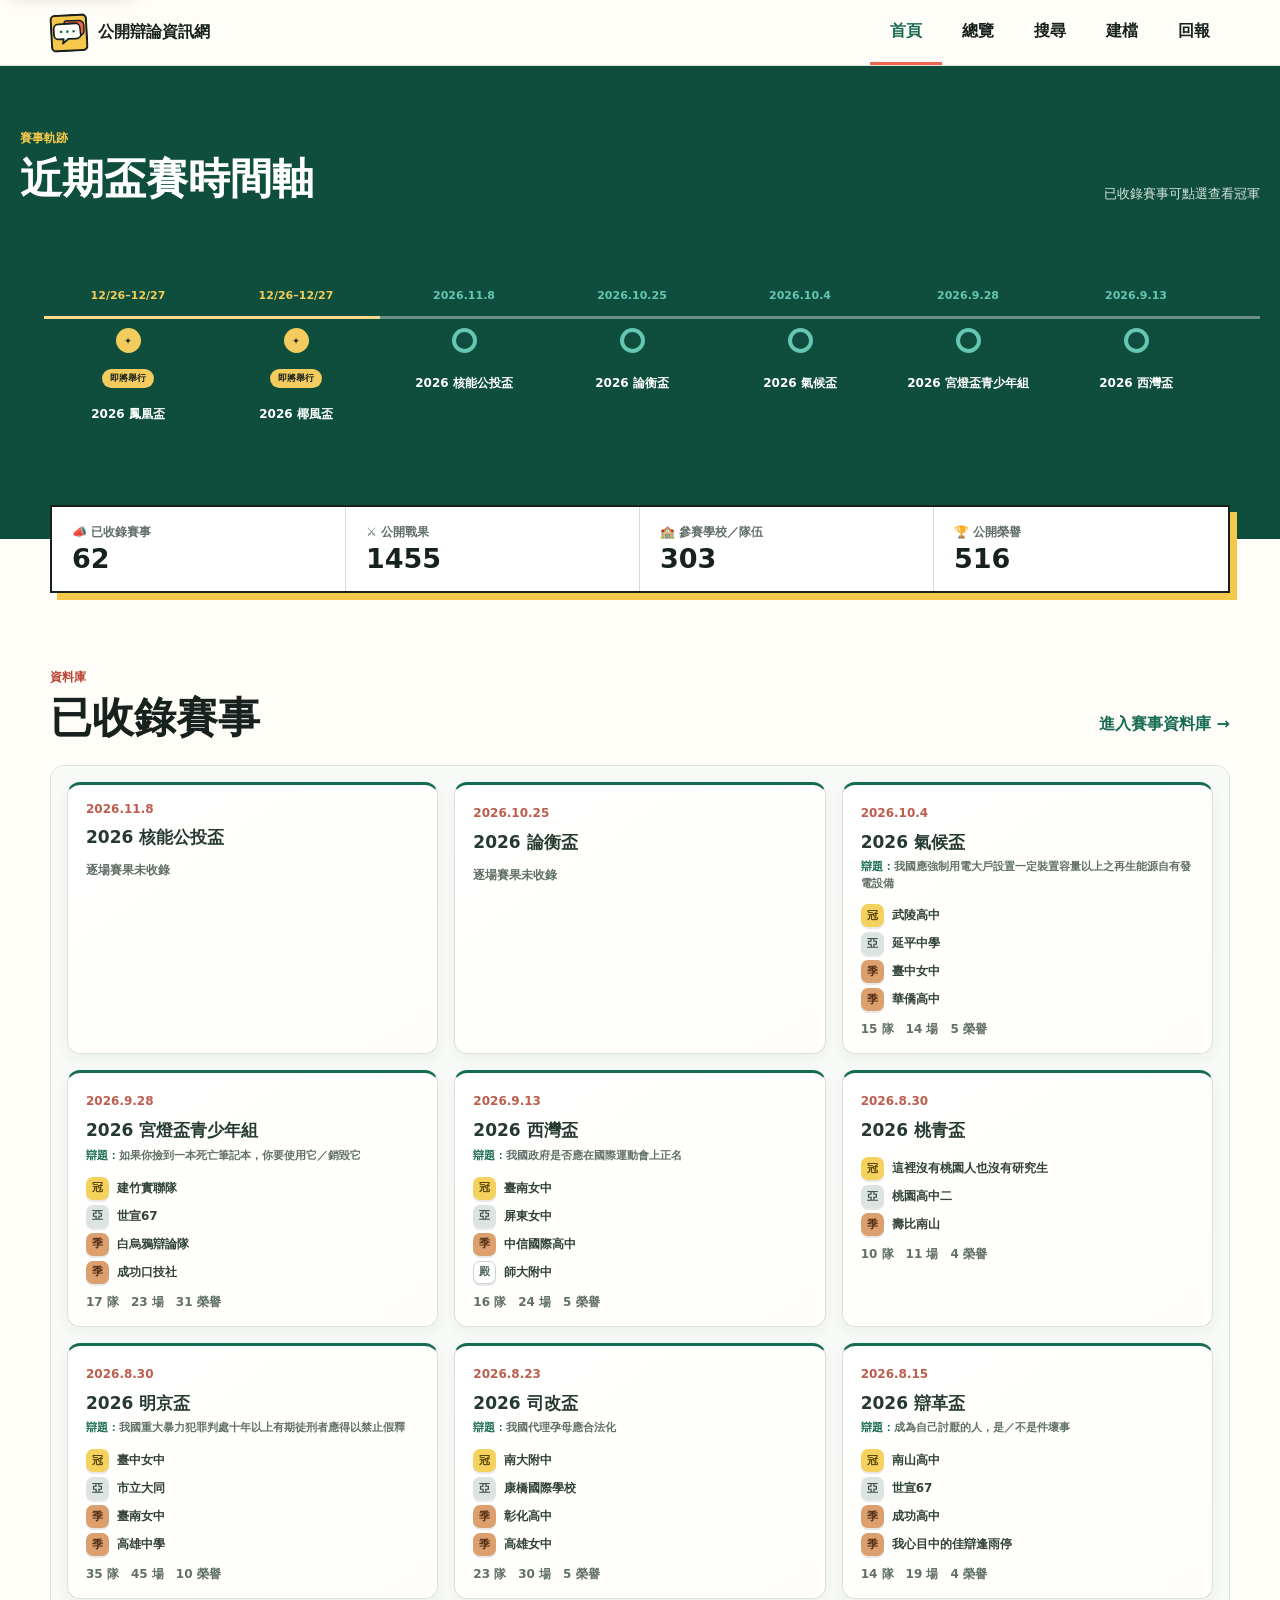
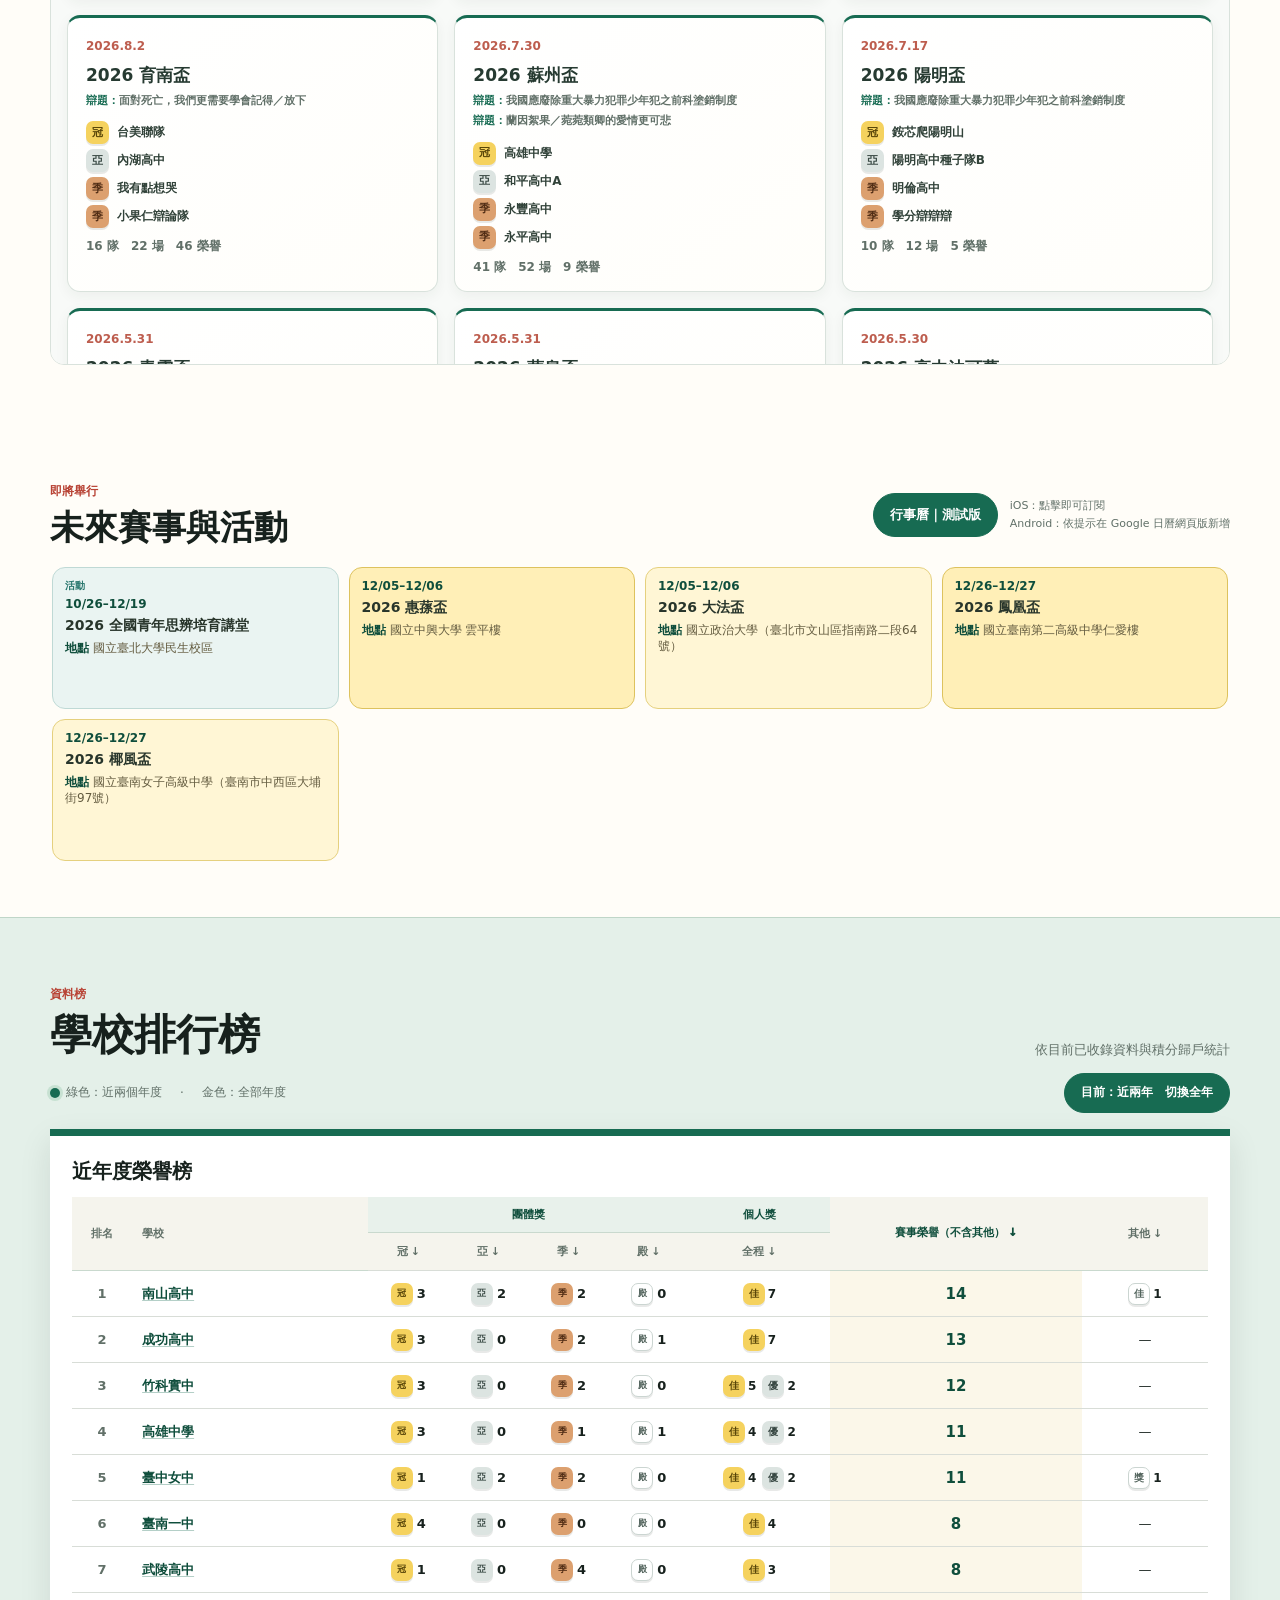
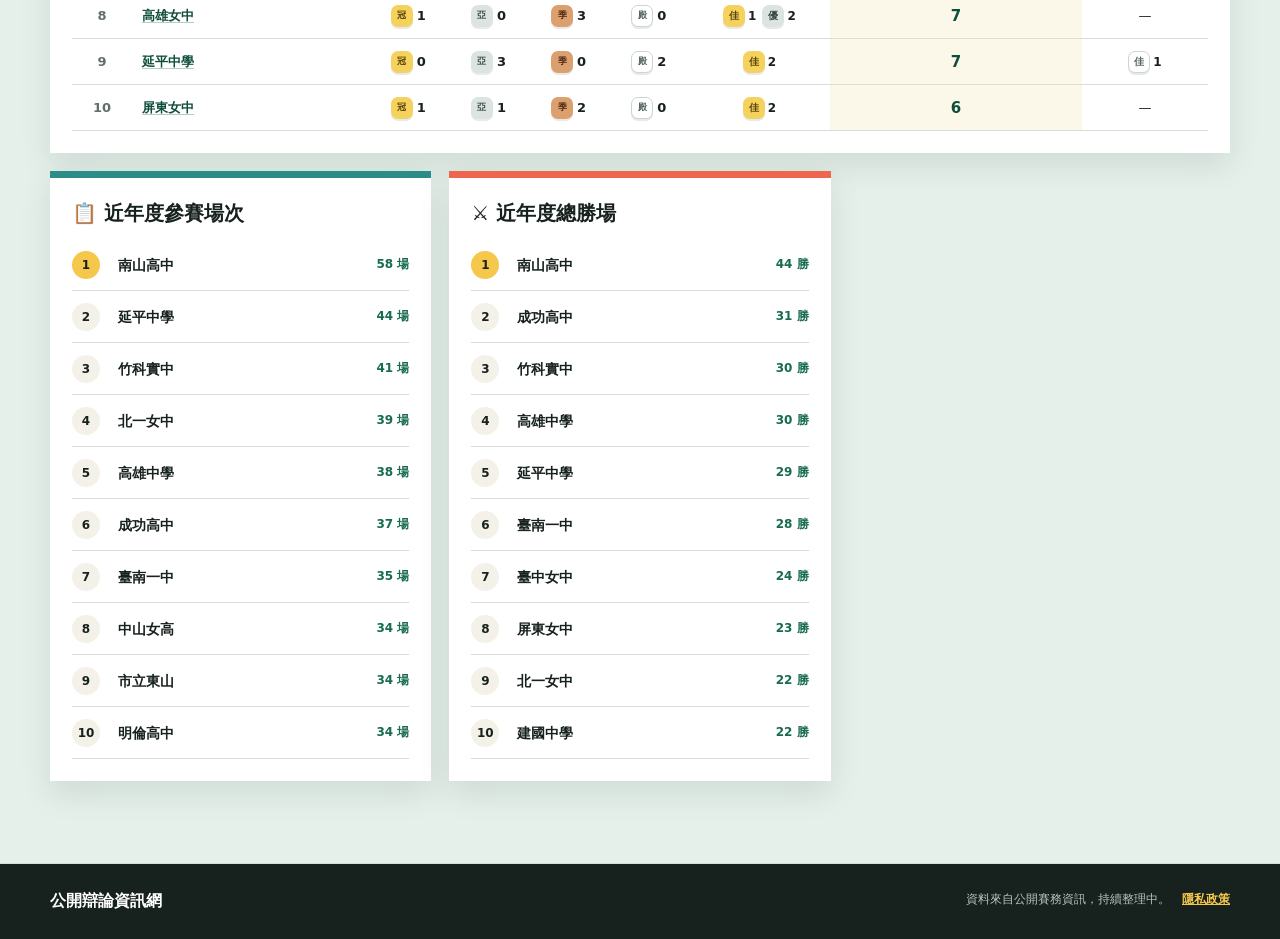
==== commit bb471339: "Add 2023 Yuanfei Cup results" ====
--- a/index.html
+++ b/index.html
@@ -60,7 +60,7 @@
     ]
   }
   </script>
-  <link rel="stylesheet" href="styles.css?v=20261013152806" data-versioned-asset />
+  <link rel="stylesheet" href="styles.css?v=20261013171351" data-versioned-asset />
 </head>
 <body>
   <a class="skip-link" href="#mainContent">跳到主要內容</a>
@@ -447,26 +447,26 @@
     <div class="page-shell"><strong>公開辯論資訊網</strong><span>資料來自公開賽務資訊，持續整理中。<a href="privacy/">隱私政策</a></span></div>
   </footer>
 
-  <script src="js/home-snapshot.js?v=20261013152806" data-versioned-asset></script>
-  <script src="data/public-data.js?v=20261013152806" data-public-data-script></script>
-  <script src="data/upcoming-events.js?v=20261013152806" data-versioned-asset></script>
-  <script src="data/calendar-activities.js?v=20261013152806" data-versioned-asset></script>
-  <script src="js/site-config.js?v=20261013152806" data-versioned-asset></script>
-  <script src="js/core.js?v=20261013152806" data-versioned-asset></script>
-  <script src="js/event-classification.js?v=20261013152806" data-versioned-asset></script>
-  <script src="js/interactions.js?v=20261013152806" data-versioned-asset></script>
-  <script src="js/record-storage.js?v=20261013152806" data-versioned-asset></script>
-  <script src="js/record-csv.js?v=20261013152806" data-versioned-asset></script>
-  <script src="js/chart-data-table.js?v=20261013152806" data-versioned-asset></script>
-  <script src="js/personal-records.js?v=20261013152806" data-versioned-asset></script>
-  <script src="js/team-records.js?v=20261013152806" data-versioned-asset></script>
-  <script src="js/event-pages.js?v=20261013152806" data-versioned-asset></script>
-  <script src="js/entity-pages.js?v=20261013152806" data-versioned-asset></script>
-  <script src="js/overview-pages.js?v=20261013152806" data-versioned-asset></script>
-  <script src="js/home-pages.js?v=20261013152806" data-versioned-asset></script>
-  <script src="js/search-pages.js?v=20261013152806" data-versioned-asset></script>
-  <script src="js/router.js?v=20261013152806" data-versioned-asset></script>
-  <script src="app.js?v=20261013152806" data-versioned-asset></script>
-  <script src="js/site-update-check.js?v=20261013152806" data-versioned-asset></script>
+  <script src="js/home-snapshot.js?v=20261013171351" data-versioned-asset></script>
+  <script src="data/public-data.js?v=20261013171351" data-public-data-script></script>
+  <script src="data/upcoming-events.js?v=20261013171351" data-versioned-asset></script>
+  <script src="data/calendar-activities.js?v=20261013171351" data-versioned-asset></script>
+  <script src="js/site-config.js?v=20261013171351" data-versioned-asset></script>
+  <script src="js/core.js?v=20261013171351" data-versioned-asset></script>
+  <script src="js/event-classification.js?v=20261013171351" data-versioned-asset></script>
+  <script src="js/interactions.js?v=20261013171351" data-versioned-asset></script>
+  <script src="js/record-storage.js?v=20261013171351" data-versioned-asset></script>
+  <script src="js/record-csv.js?v=20261013171351" data-versioned-asset></script>
+  <script src="js/chart-data-table.js?v=20261013171351" data-versioned-asset></script>
+  <script src="js/personal-records.js?v=20261013171351" data-versioned-asset></script>
+  <script src="js/team-records.js?v=20261013171351" data-versioned-asset></script>
+  <script src="js/event-pages.js?v=20261013171351" data-versioned-asset></script>
+  <script src="js/entity-pages.js?v=20261013171351" data-versioned-asset></script>
+  <script src="js/overview-pages.js?v=20261013171351" data-versioned-asset></script>
+  <script src="js/home-pages.js?v=20261013171351" data-versioned-asset></script>
+  <script src="js/search-pages.js?v=20261013171351" data-versioned-asset></script>
+  <script src="js/router.js?v=20261013171351" data-versioned-asset></script>
+  <script src="app.js?v=20261013171351" data-versioned-asset></script>
+  <script src="js/site-update-check.js?v=20261013171351" data-versioned-asset></script>
 </body>
 </html>
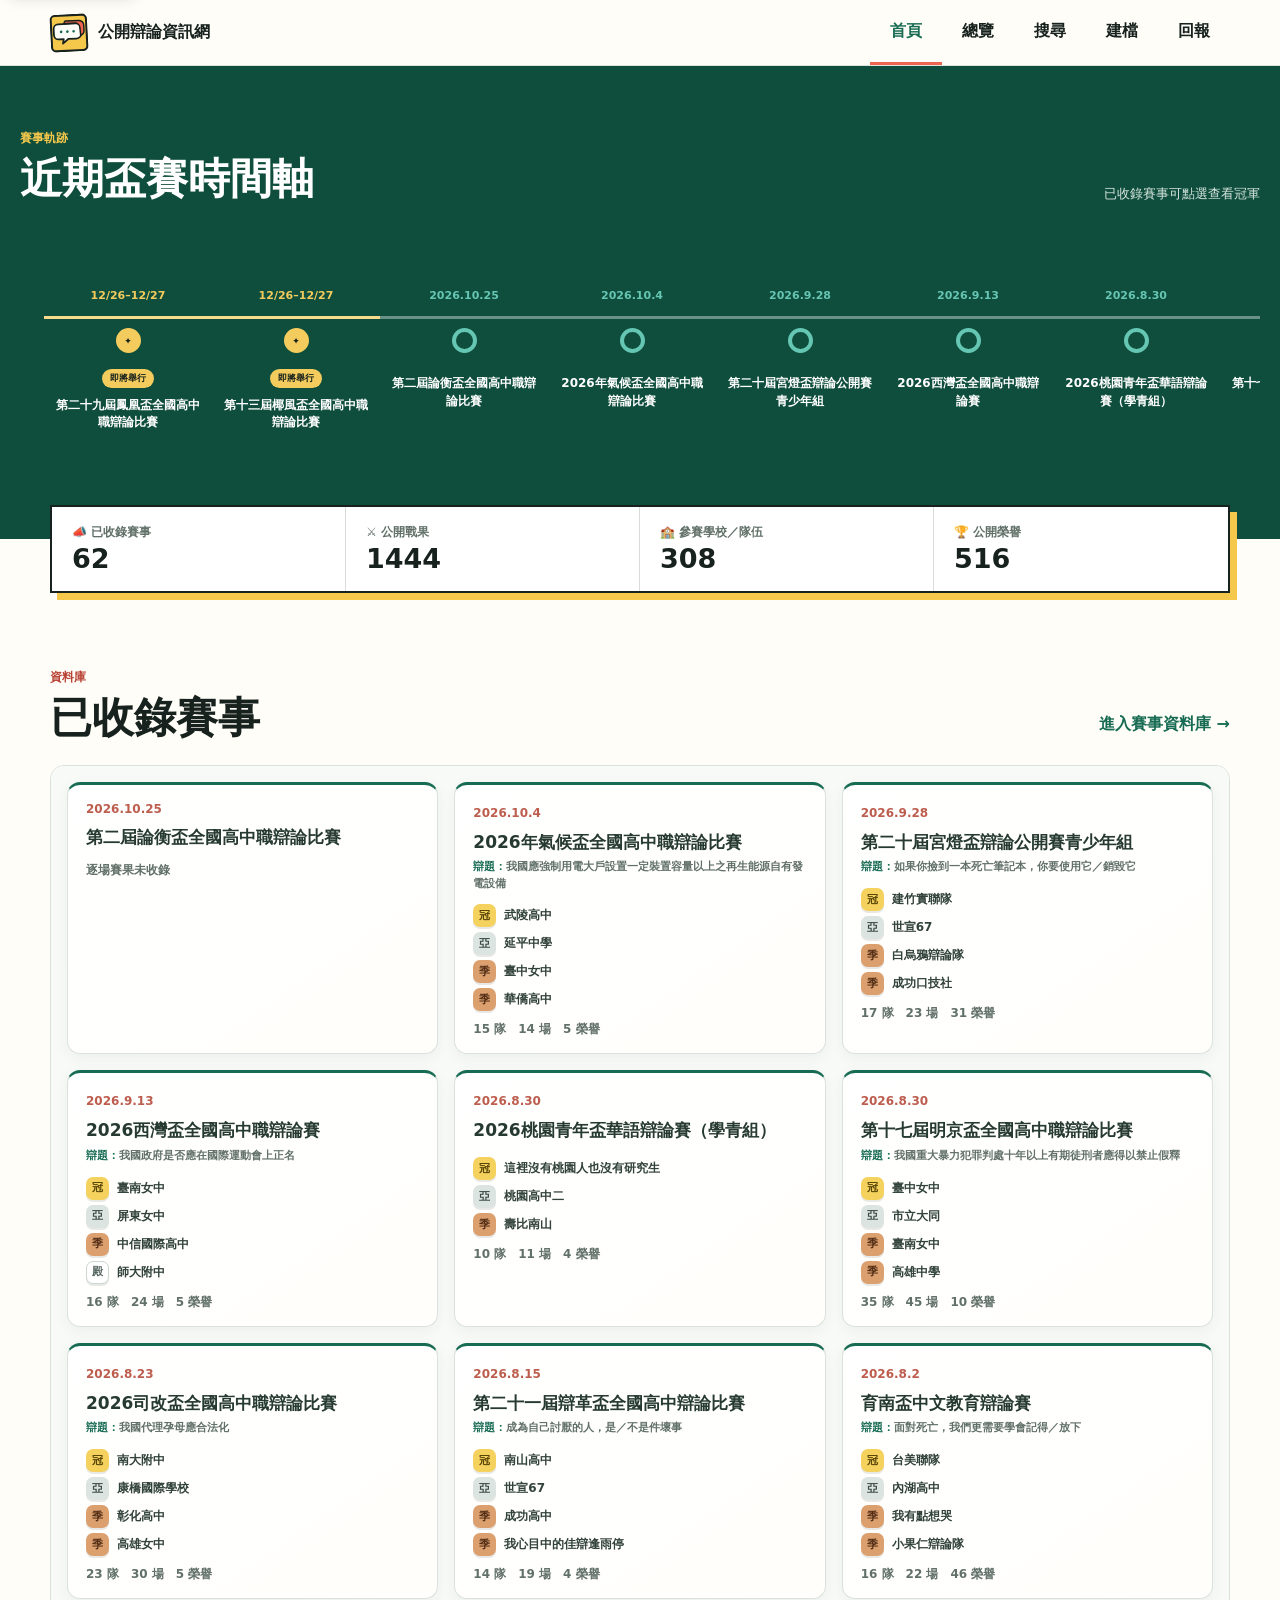
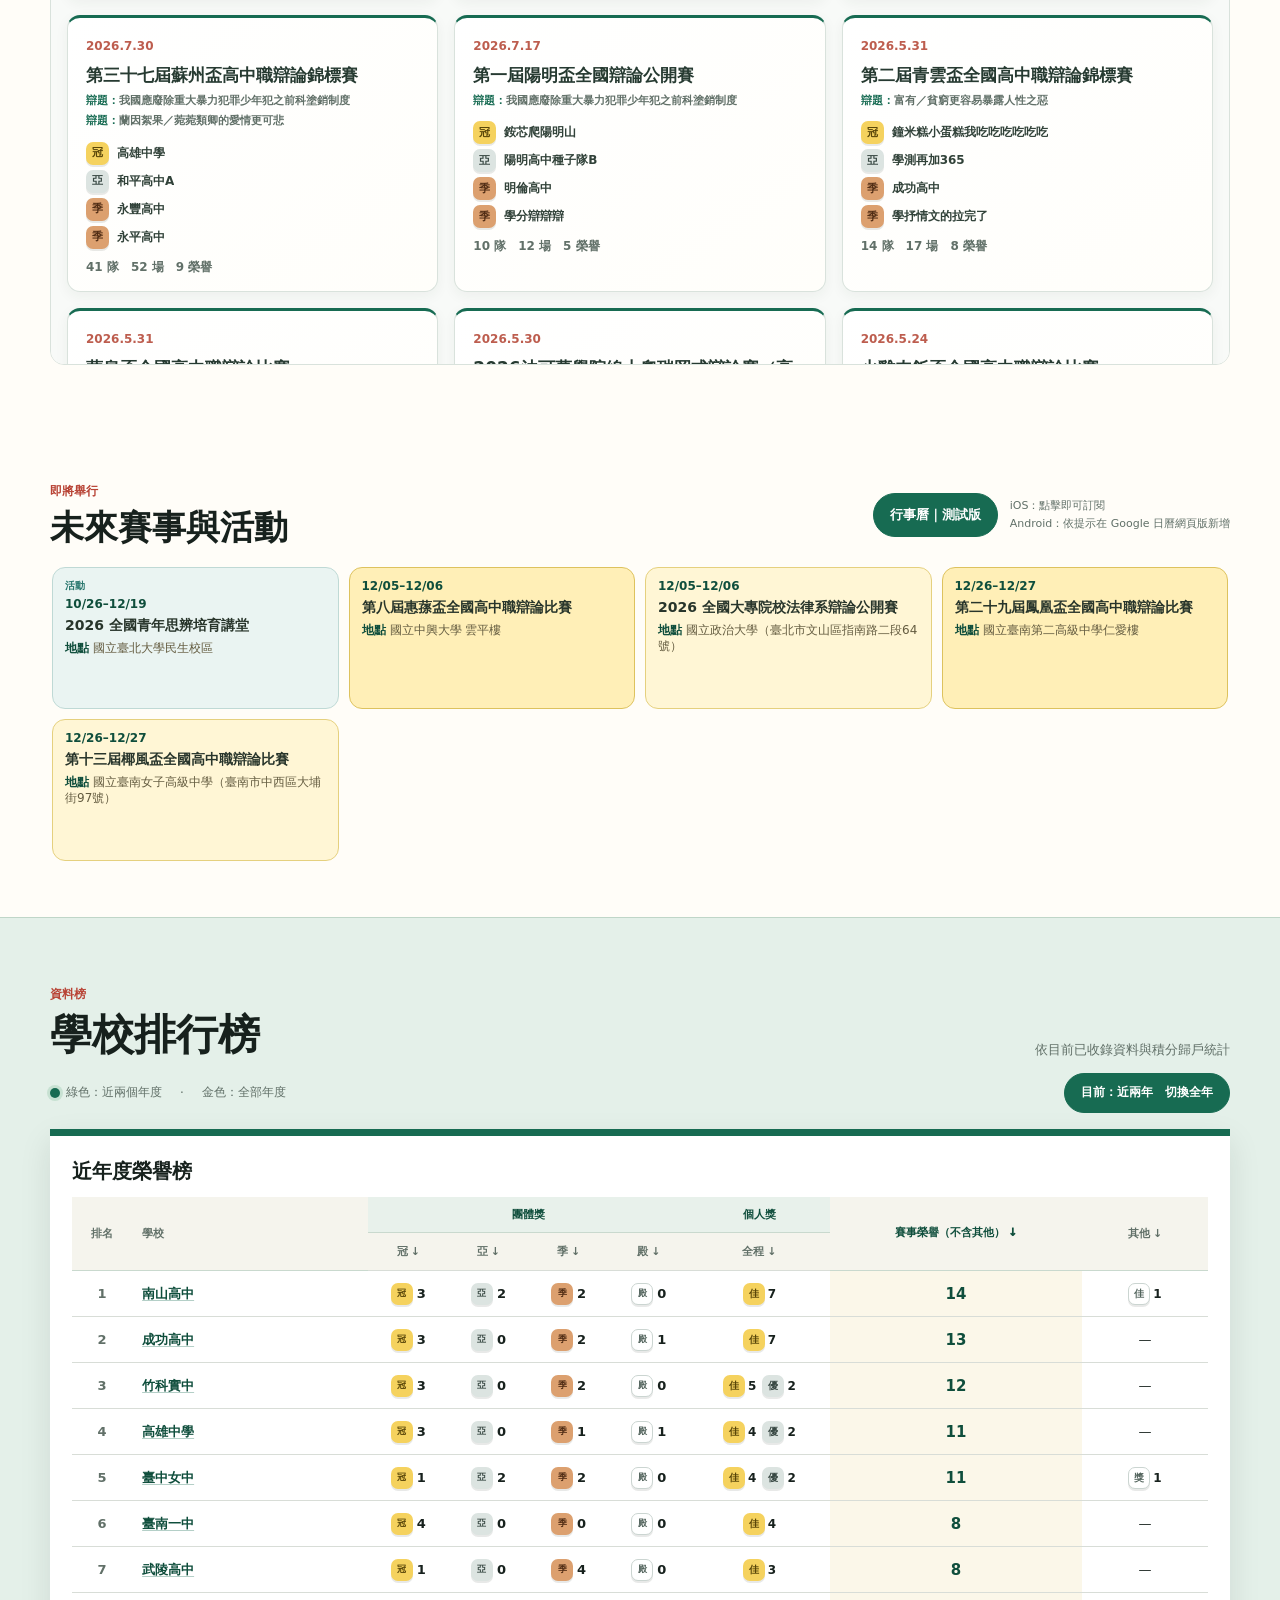
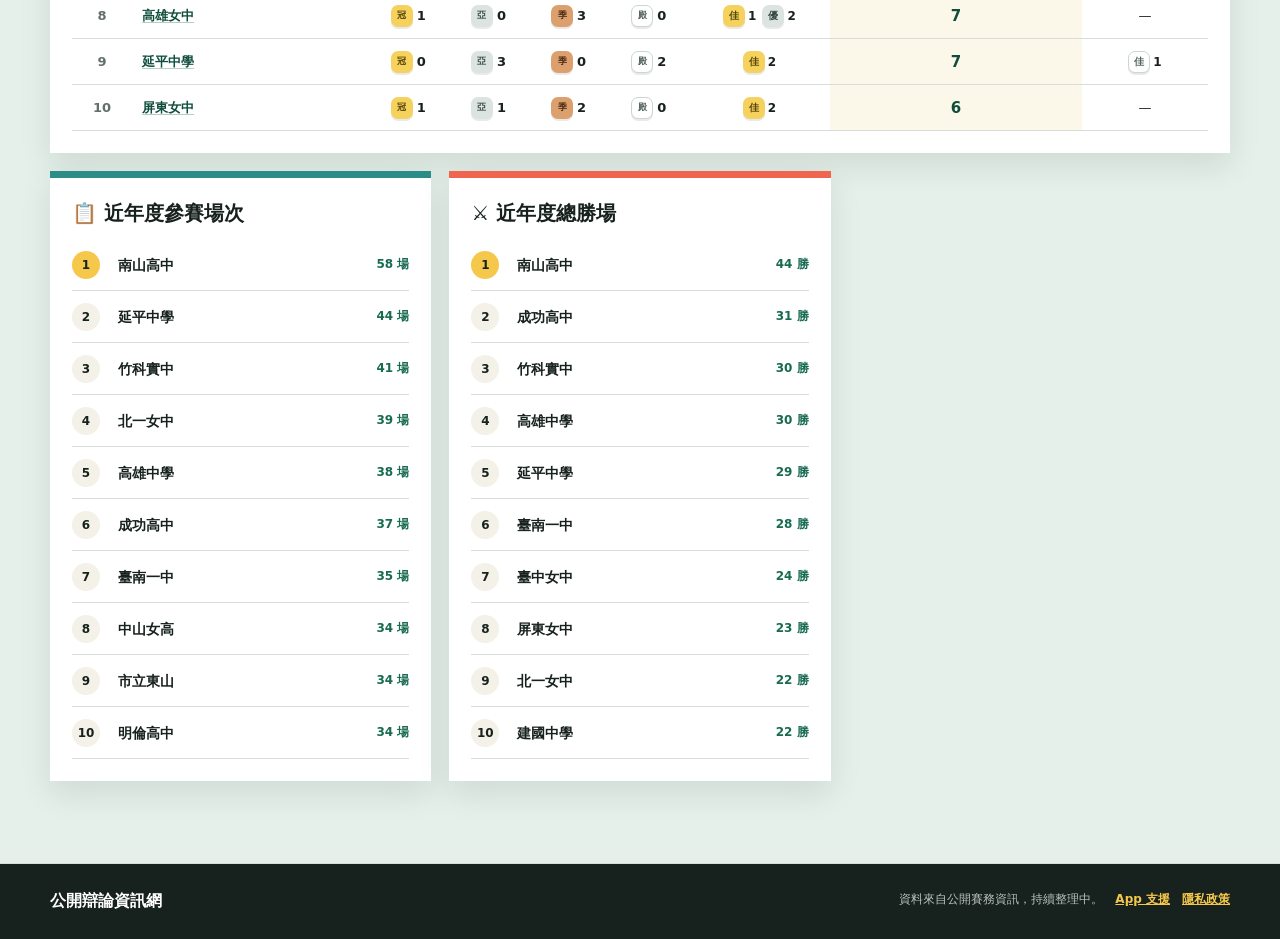
==== commit d4e32c8b: "Add first Yuemo Cup public results" ====
--- a/index.html
+++ b/index.html
@@ -60,7 +60,7 @@
     ]
   }
   </script>
-  <link rel="stylesheet" href="styles.css?v=20261013171351" data-versioned-asset />
+  <link rel="stylesheet" href="styles.css?v=20261013173249" data-versioned-asset />
 </head>
 <body>
   <a class="skip-link" href="#mainContent">跳到主要內容</a>
@@ -444,29 +444,29 @@
   </main>
 
   <footer>
-    <div class="page-shell"><strong>公開辯論資訊網</strong><span>資料來自公開賽務資訊，持續整理中。<a href="privacy/">隱私政策</a></span></div>
+    <div class="page-shell"><strong>公開辯論資訊網</strong><span>資料來自公開賽務資訊，持續整理中。<a href="support/">App 支援</a><a href="privacy/">隱私政策</a></span></div>
   </footer>
 
-  <script src="js/home-snapshot.js?v=20261013171351" data-versioned-asset></script>
-  <script src="data/public-data.js?v=20261013171351" data-public-data-script></script>
-  <script src="data/upcoming-events.js?v=20261013171351" data-versioned-asset></script>
-  <script src="data/calendar-activities.js?v=20261013171351" data-versioned-asset></script>
-  <script src="js/site-config.js?v=20261013171351" data-versioned-asset></script>
-  <script src="js/core.js?v=20261013171351" data-versioned-asset></script>
-  <script src="js/event-classification.js?v=20261013171351" data-versioned-asset></script>
-  <script src="js/interactions.js?v=20261013171351" data-versioned-asset></script>
-  <script src="js/record-storage.js?v=20261013171351" data-versioned-asset></script>
-  <script src="js/record-csv.js?v=20261013171351" data-versioned-asset></script>
-  <script src="js/chart-data-table.js?v=20261013171351" data-versioned-asset></script>
-  <script src="js/personal-records.js?v=20261013171351" data-versioned-asset></script>
-  <script src="js/team-records.js?v=20261013171351" data-versioned-asset></script>
-  <script src="js/event-pages.js?v=20261013171351" data-versioned-asset></script>
-  <script src="js/entity-pages.js?v=20261013171351" data-versioned-asset></script>
-  <script src="js/overview-pages.js?v=20261013171351" data-versioned-asset></script>
-  <script src="js/home-pages.js?v=20261013171351" data-versioned-asset></script>
-  <script src="js/search-pages.js?v=20261013171351" data-versioned-asset></script>
-  <script src="js/router.js?v=20261013171351" data-versioned-asset></script>
-  <script src="app.js?v=20261013171351" data-versioned-asset></script>
-  <script src="js/site-update-check.js?v=20261013171351" data-versioned-asset></script>
+  <script src="js/home-snapshot.js?v=20261013173249" data-versioned-asset></script>
+  <script src="data/public-data.js?v=20261013173249" data-public-data-script></script>
+  <script src="data/upcoming-events.js?v=20261013173249" data-versioned-asset></script>
+  <script src="data/calendar-activities.js?v=20261013173249" data-versioned-asset></script>
+  <script src="js/site-config.js?v=20261013173249" data-versioned-asset></script>
+  <script src="js/core.js?v=20261013173249" data-versioned-asset></script>
+  <script src="js/event-classification.js?v=20261013173249" data-versioned-asset></script>
+  <script src="js/interactions.js?v=20261013173249" data-versioned-asset></script>
+  <script src="js/record-storage.js?v=20261013173249" data-versioned-asset></script>
+  <script src="js/record-csv.js?v=20261013173249" data-versioned-asset></script>
+  <script src="js/chart-data-table.js?v=20261013173249" data-versioned-asset></script>
+  <script src="js/personal-records.js?v=20261013173249" data-versioned-asset></script>
+  <script src="js/team-records.js?v=20261013173249" data-versioned-asset></script>
+  <script src="js/event-pages.js?v=20261013173249" data-versioned-asset></script>
+  <script src="js/entity-pages.js?v=20261013173249" data-versioned-asset></script>
+  <script src="js/overview-pages.js?v=20261013173249" data-versioned-asset></script>
+  <script src="js/home-pages.js?v=20261013173249" data-versioned-asset></script>
+  <script src="js/search-pages.js?v=20261013173249" data-versioned-asset></script>
+  <script src="js/router.js?v=20261013173249" data-versioned-asset></script>
+  <script src="app.js?v=20261013173249" data-versioned-asset></script>
+  <script src="js/site-update-check.js?v=20261013173249" data-versioned-asset></script>
 </body>
 </html>
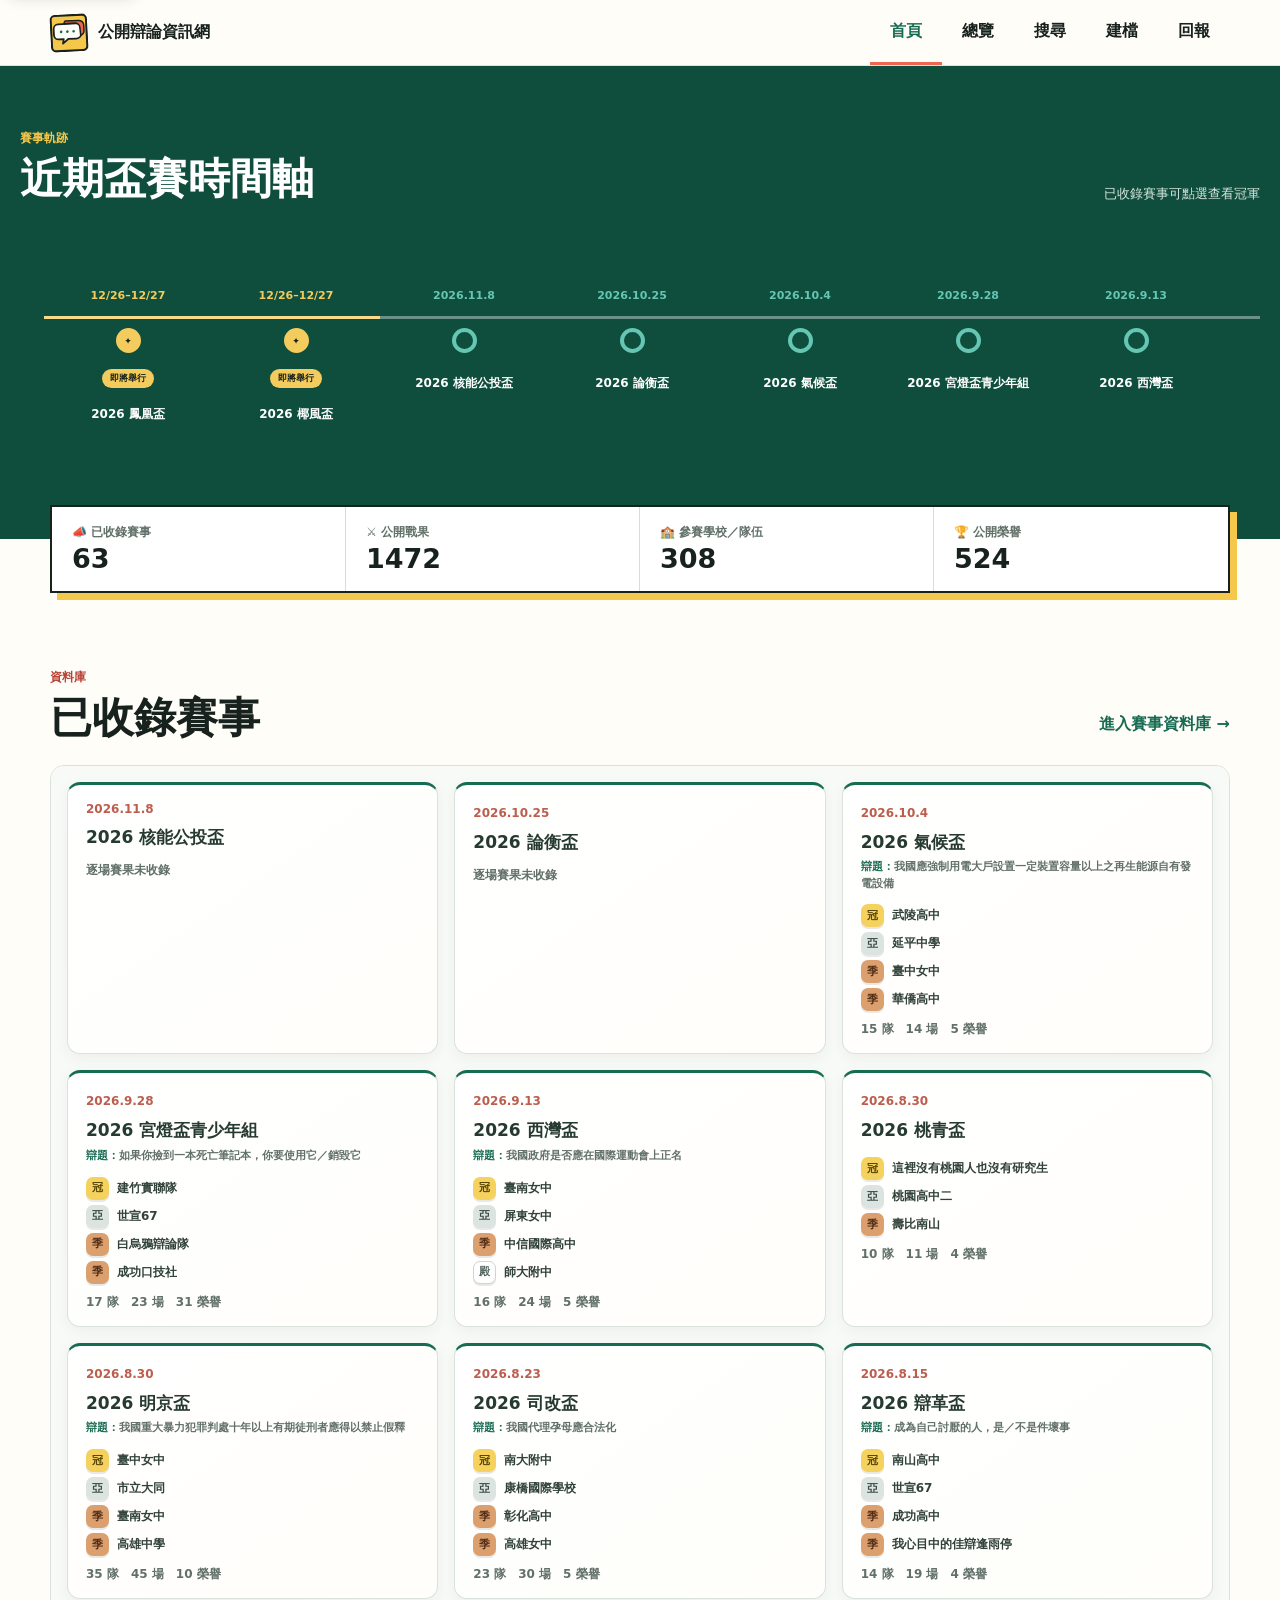
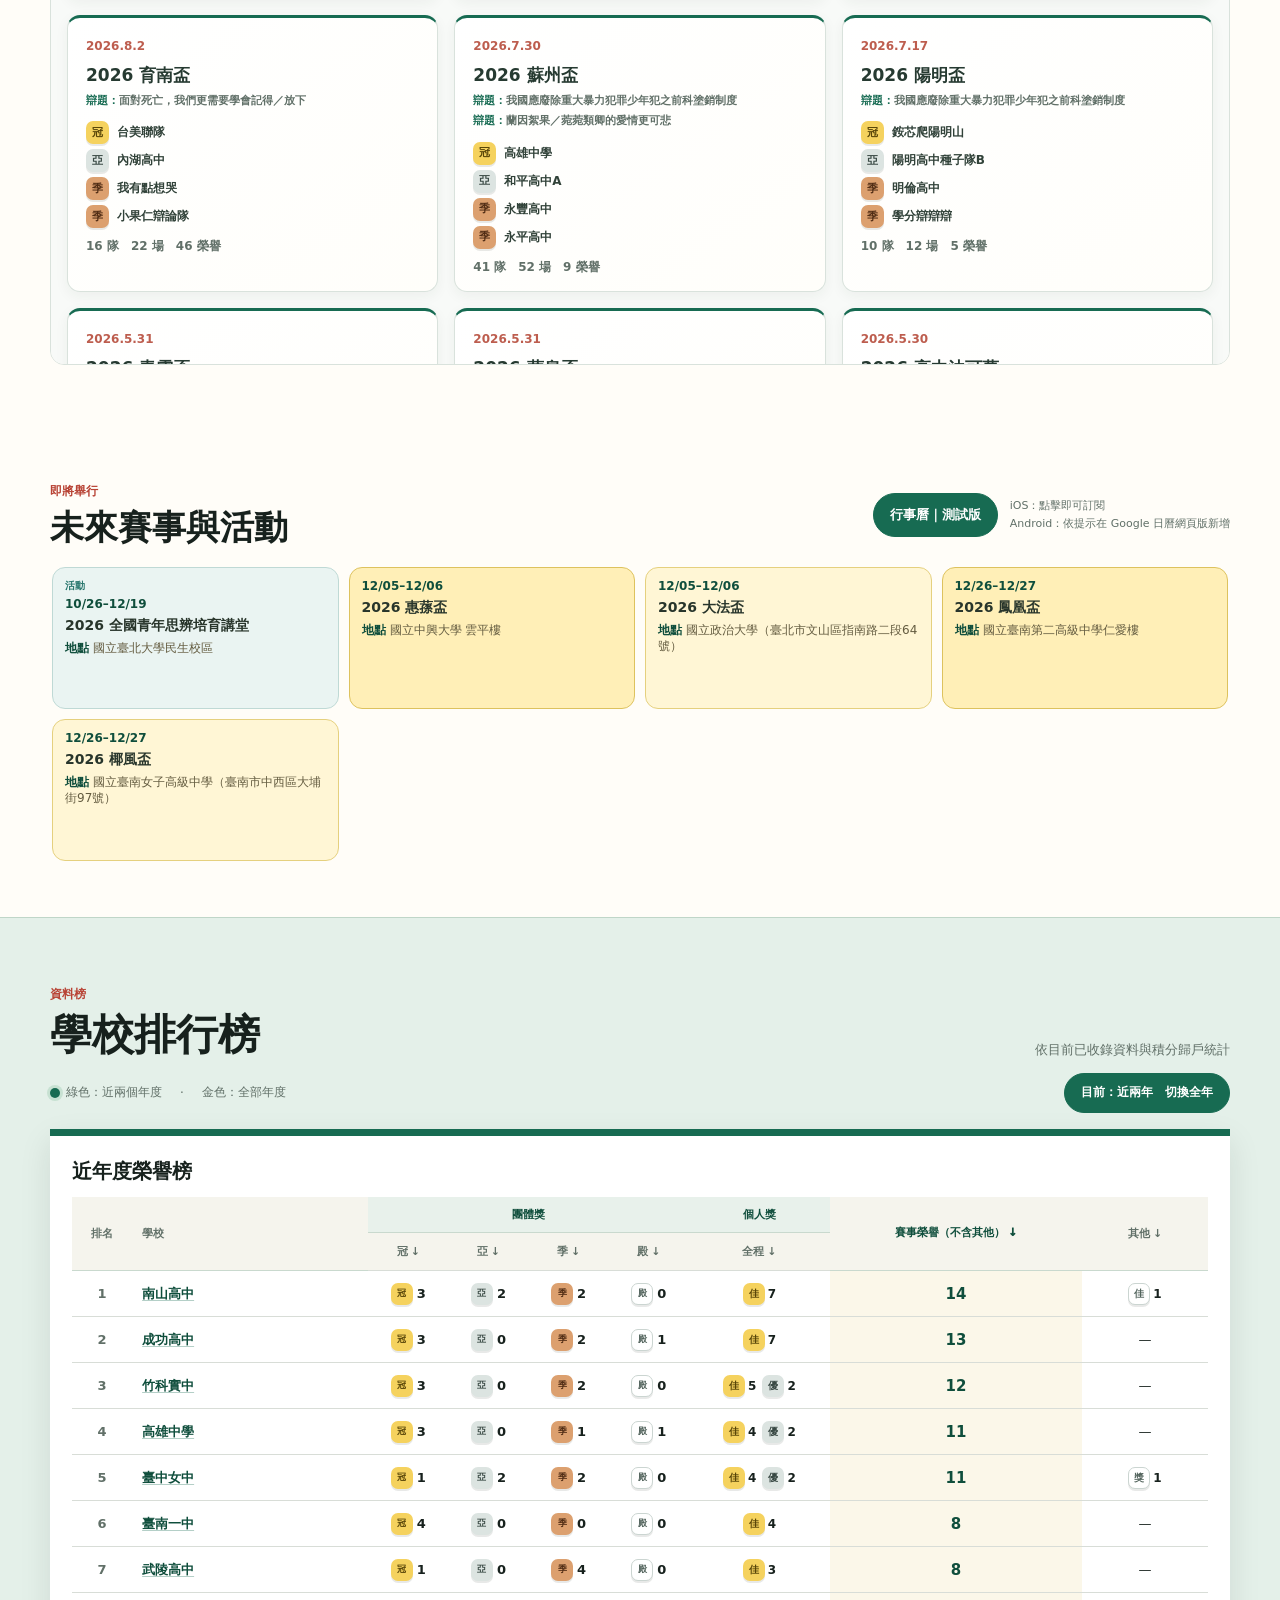
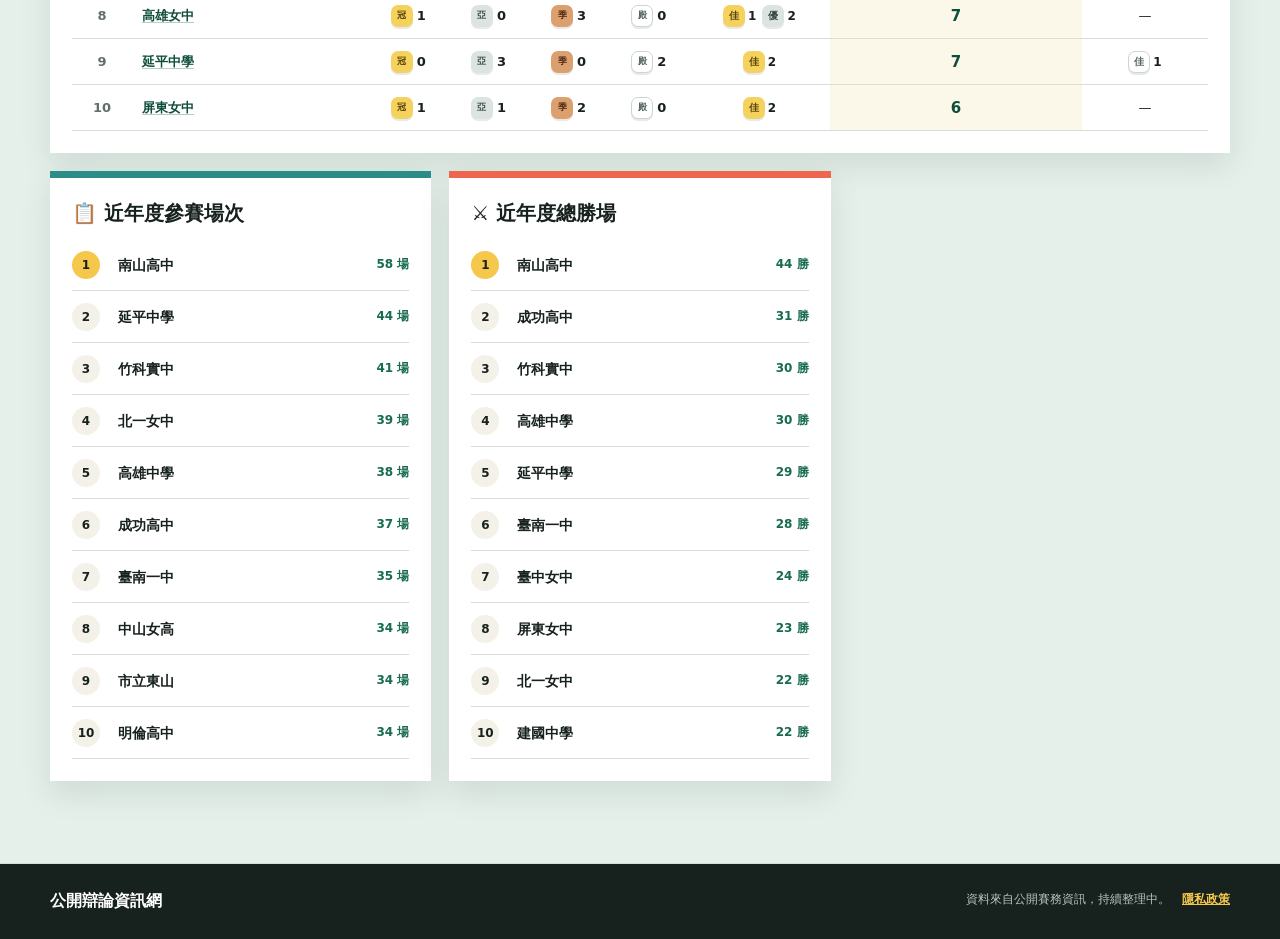
==== commit 45881bf6: "Merge origin/main with Yuemo Cup records" ====
--- a/index.html
+++ b/index.html
@@ -60,7 +60,7 @@
     ]
   }
   </script>
-  <link rel="stylesheet" href="styles.css?v=20261013173249" data-versioned-asset />
+  <link rel="stylesheet" href="styles.css?v=20261013173746" data-versioned-asset />
 </head>
 <body>
   <a class="skip-link" href="#mainContent">跳到主要內容</a>
@@ -444,29 +444,29 @@
   </main>
 
   <footer>
-    <div class="page-shell"><strong>公開辯論資訊網</strong><span>資料來自公開賽務資訊，持續整理中。<a href="support/">App 支援</a><a href="privacy/">隱私政策</a></span></div>
+    <div class="page-shell"><strong>公開辯論資訊網</strong><span>資料來自公開賽務資訊，持續整理中。<a href="privacy/">隱私政策</a></span></div>
   </footer>
 
-  <script src="js/home-snapshot.js?v=20261013173249" data-versioned-asset></script>
-  <script src="data/public-data.js?v=20261013173249" data-public-data-script></script>
-  <script src="data/upcoming-events.js?v=20261013173249" data-versioned-asset></script>
-  <script src="data/calendar-activities.js?v=20261013173249" data-versioned-asset></script>
-  <script src="js/site-config.js?v=20261013173249" data-versioned-asset></script>
-  <script src="js/core.js?v=20261013173249" data-versioned-asset></script>
-  <script src="js/event-classification.js?v=20261013173249" data-versioned-asset></script>
-  <script src="js/interactions.js?v=20261013173249" data-versioned-asset></script>
-  <script src="js/record-storage.js?v=20261013173249" data-versioned-asset></script>
-  <script src="js/record-csv.js?v=20261013173249" data-versioned-asset></script>
-  <script src="js/chart-data-table.js?v=20261013173249" data-versioned-asset></script>
-  <script src="js/personal-records.js?v=20261013173249" data-versioned-asset></script>
-  <script src="js/team-records.js?v=20261013173249" data-versioned-asset></script>
-  <script src="js/event-pages.js?v=20261013173249" data-versioned-asset></script>
-  <script src="js/entity-pages.js?v=20261013173249" data-versioned-asset></script>
-  <script src="js/overview-pages.js?v=20261013173249" data-versioned-asset></script>
-  <script src="js/home-pages.js?v=20261013173249" data-versioned-asset></script>
-  <script src="js/search-pages.js?v=20261013173249" data-versioned-asset></script>
-  <script src="js/router.js?v=20261013173249" data-versioned-asset></script>
-  <script src="app.js?v=20261013173249" data-versioned-asset></script>
-  <script src="js/site-update-check.js?v=20261013173249" data-versioned-asset></script>
+  <script src="js/home-snapshot.js?v=20261013173746" data-versioned-asset></script>
+  <script src="data/public-data.js?v=20261013173746" data-public-data-script></script>
+  <script src="data/upcoming-events.js?v=20261013173746" data-versioned-asset></script>
+  <script src="data/calendar-activities.js?v=20261013173746" data-versioned-asset></script>
+  <script src="js/site-config.js?v=20261013173746" data-versioned-asset></script>
+  <script src="js/core.js?v=20261013173746" data-versioned-asset></script>
+  <script src="js/event-classification.js?v=20261013173746" data-versioned-asset></script>
+  <script src="js/interactions.js?v=20261013173746" data-versioned-asset></script>
+  <script src="js/record-storage.js?v=20261013173746" data-versioned-asset></script>
+  <script src="js/record-csv.js?v=20261013173746" data-versioned-asset></script>
+  <script src="js/chart-data-table.js?v=20261013173746" data-versioned-asset></script>
+  <script src="js/personal-records.js?v=20261013173746" data-versioned-asset></script>
+  <script src="js/team-records.js?v=20261013173746" data-versioned-asset></script>
+  <script src="js/event-pages.js?v=20261013173746" data-versioned-asset></script>
+  <script src="js/entity-pages.js?v=20261013173746" data-versioned-asset></script>
+  <script src="js/overview-pages.js?v=20261013173746" data-versioned-asset></script>
+  <script src="js/home-pages.js?v=20261013173746" data-versioned-asset></script>
+  <script src="js/search-pages.js?v=20261013173746" data-versioned-asset></script>
+  <script src="js/router.js?v=20261013173746" data-versioned-asset></script>
+  <script src="app.js?v=20261013173746" data-versioned-asset></script>
+  <script src="js/site-update-check.js?v=20261013173746" data-versioned-asset></script>
 </body>
 </html>
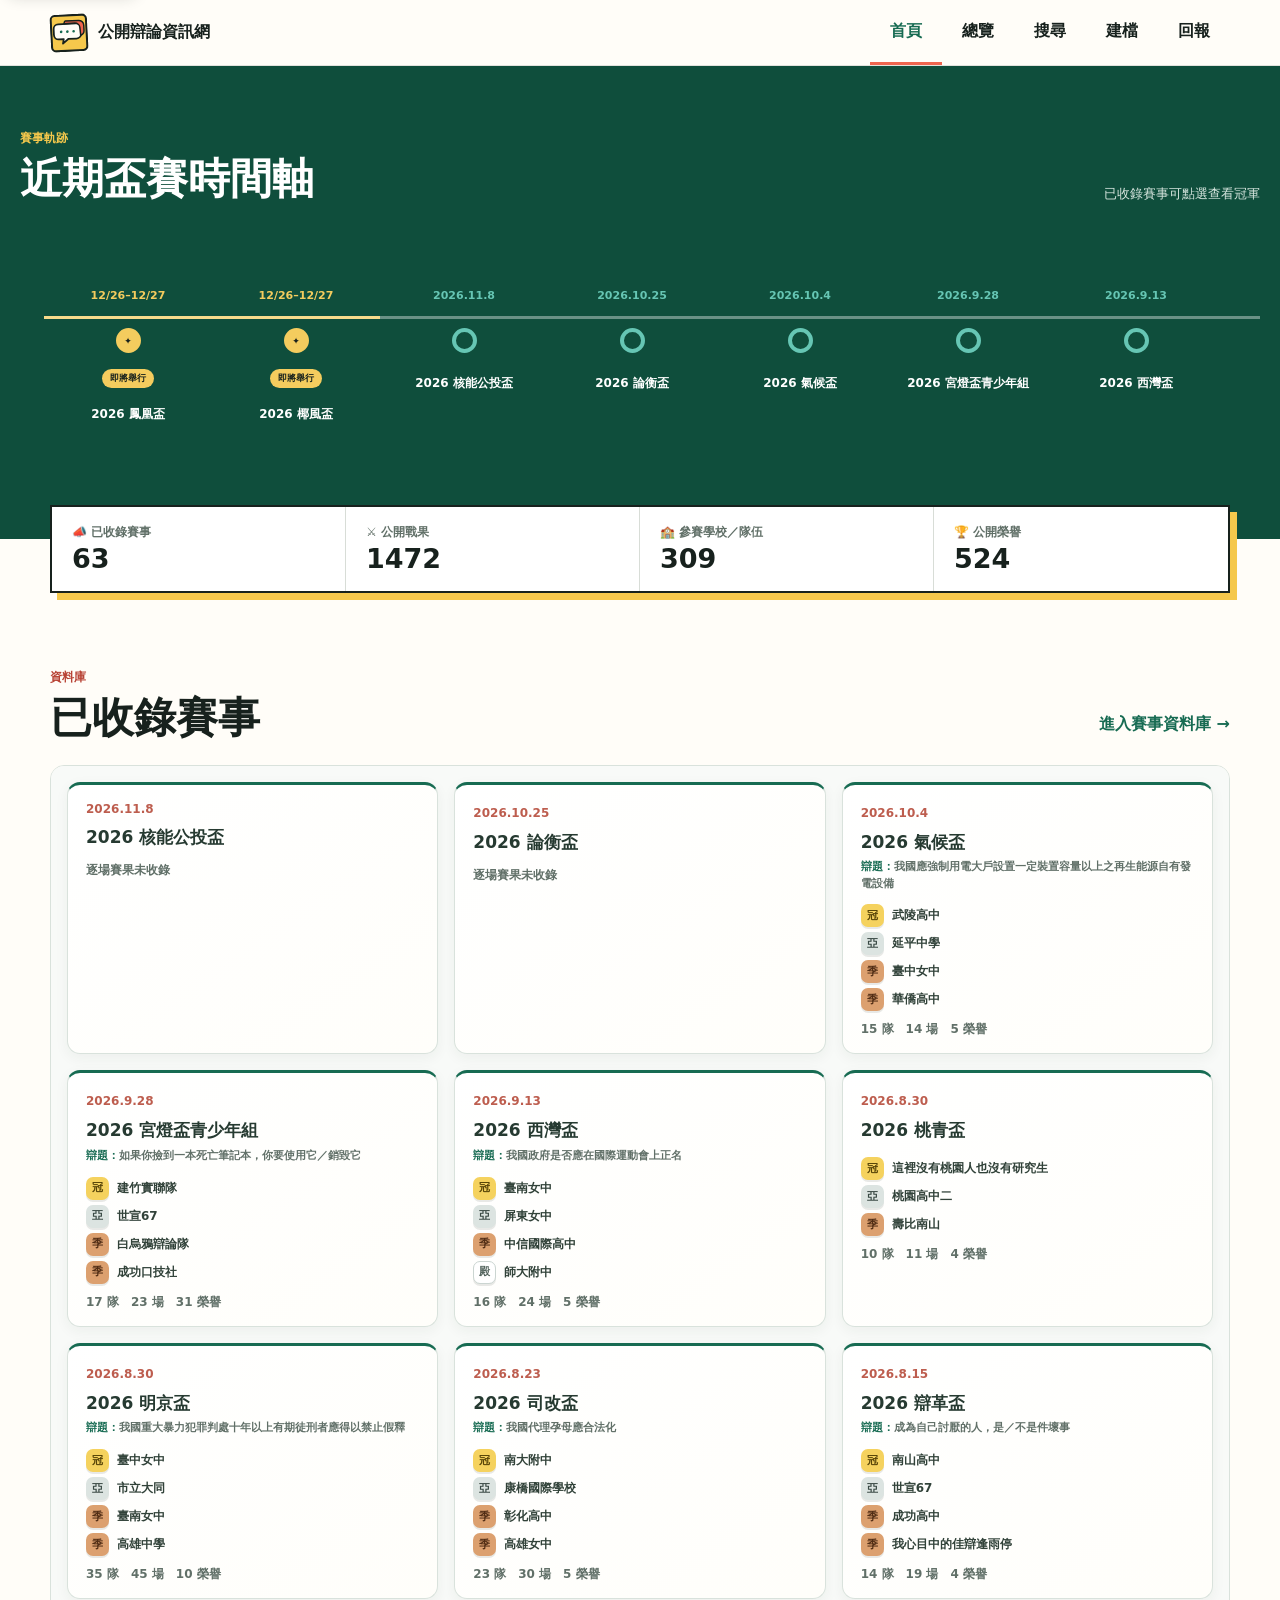
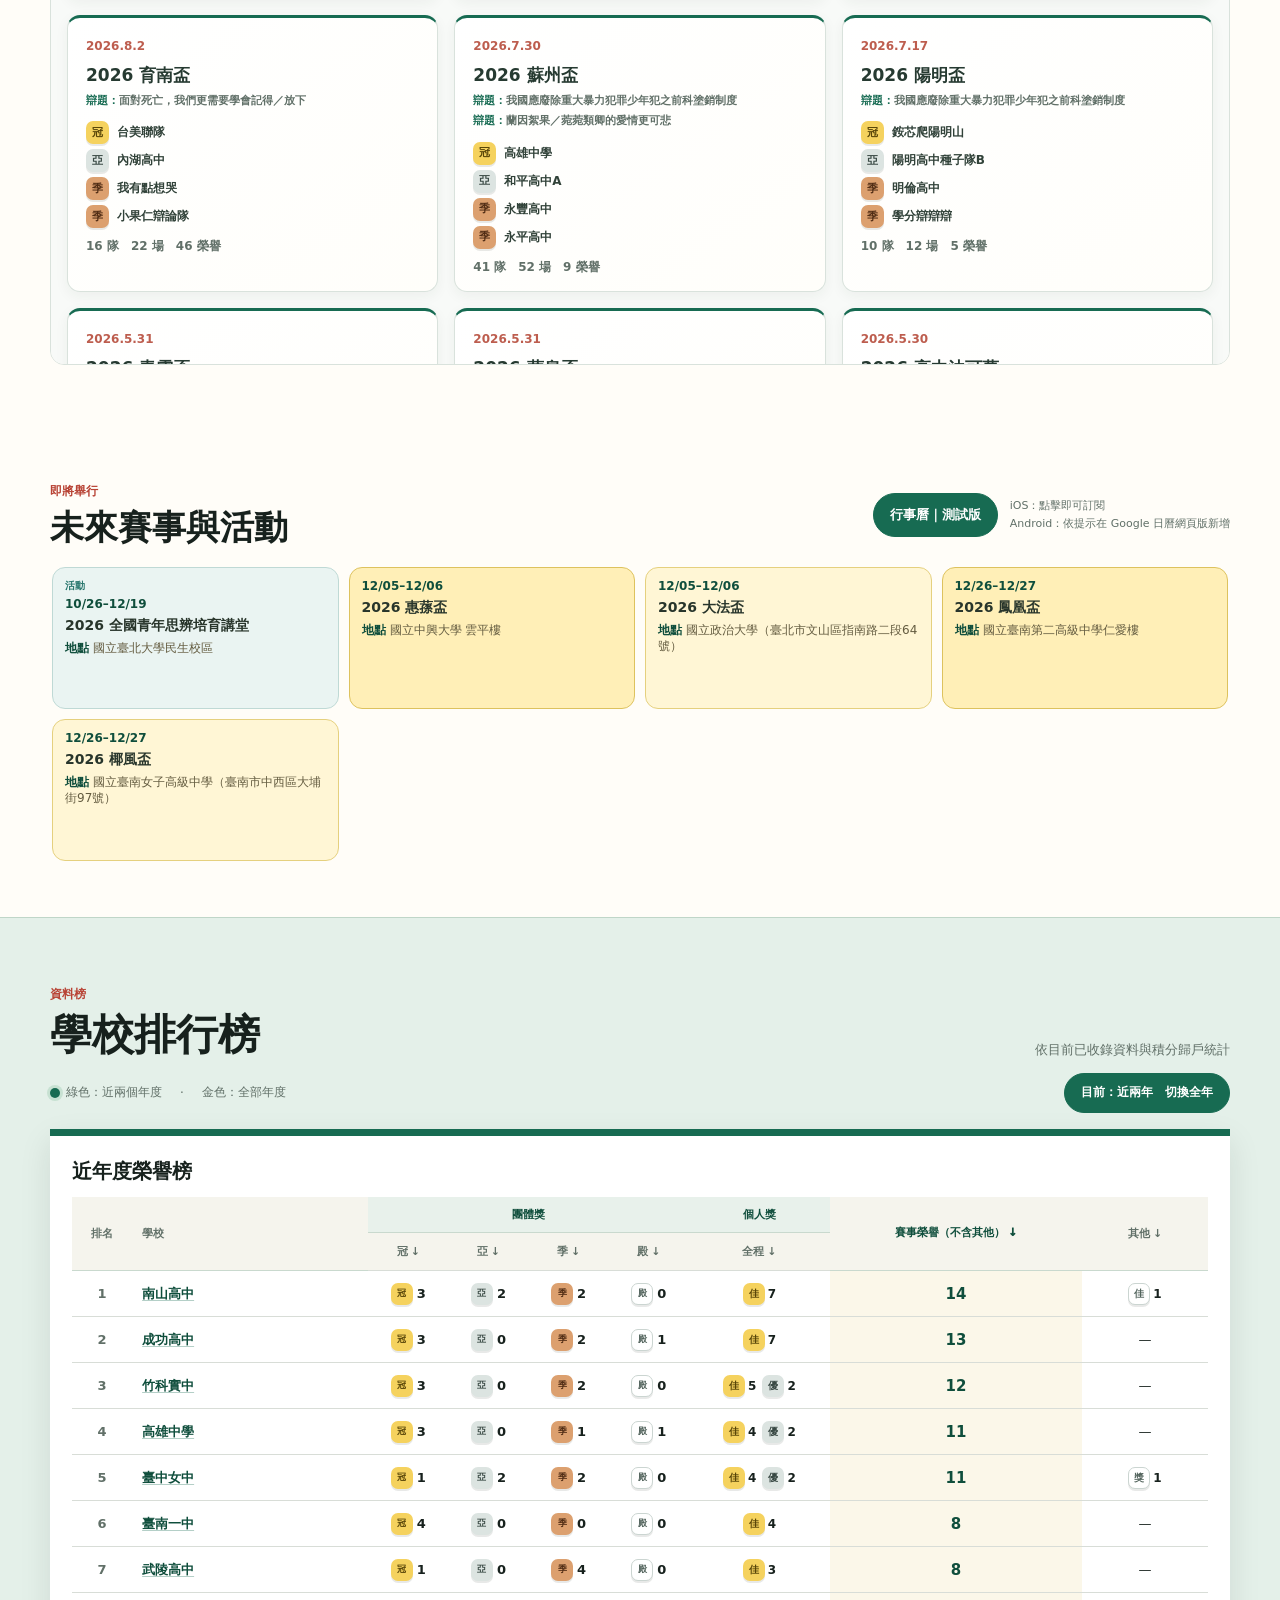
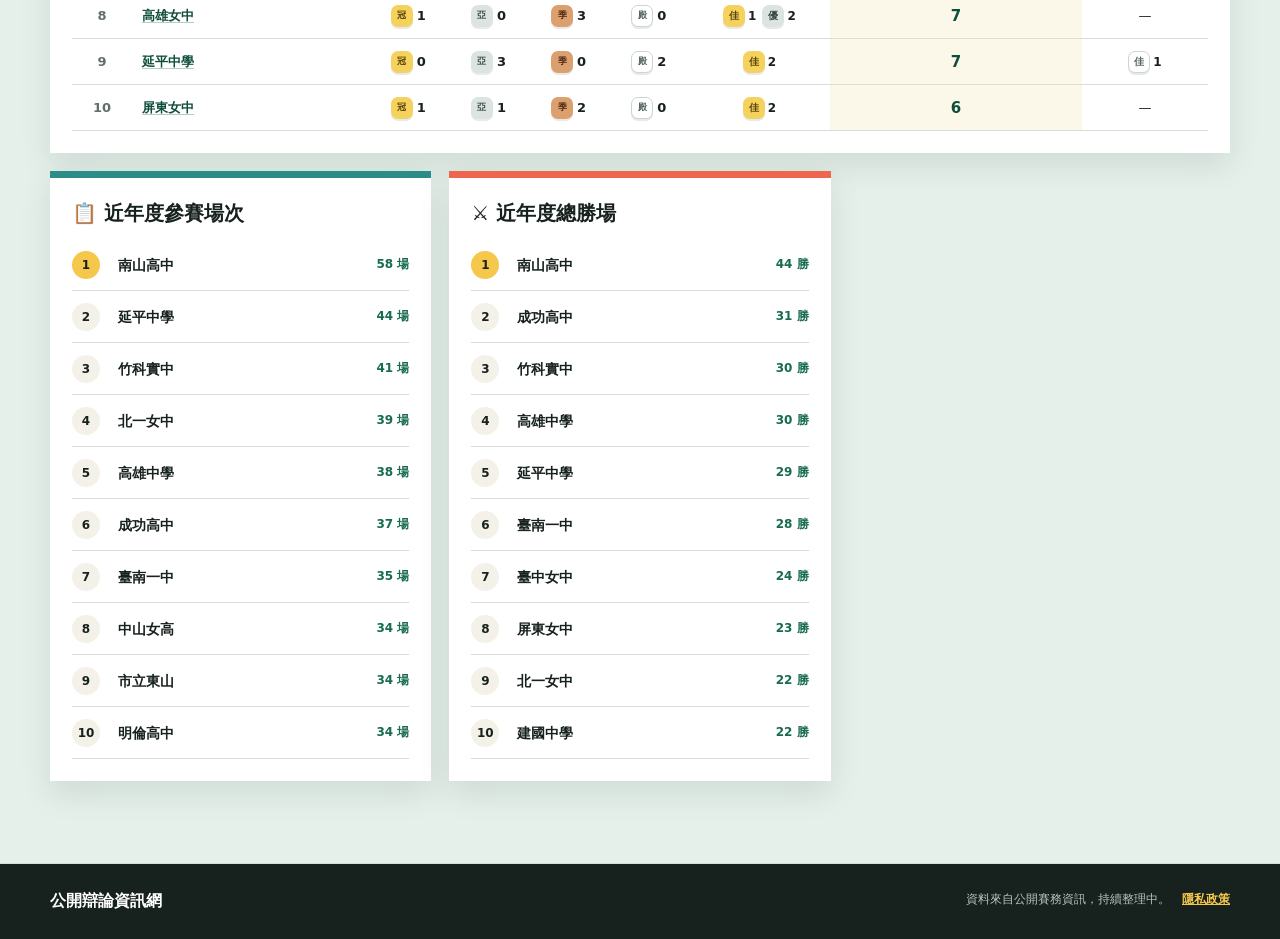
==== commit d7dc13f6: "fix: separate Yangming seed team from school" ====
--- a/index.html
+++ b/index.html
@@ -60,7 +60,7 @@
     ]
   }
   </script>
-  <link rel="stylesheet" href="styles.css?v=20261013173746" data-versioned-asset />
+  <link rel="stylesheet" href="styles.css?v=20261019160617" data-versioned-asset />
 </head>
 <body>
   <a class="skip-link" href="#mainContent">跳到主要內容</a>
@@ -447,26 +447,26 @@
     <div class="page-shell"><strong>公開辯論資訊網</strong><span>資料來自公開賽務資訊，持續整理中。<a href="privacy/">隱私政策</a></span></div>
   </footer>
 
-  <script src="js/home-snapshot.js?v=20261013173746" data-versioned-asset></script>
-  <script src="data/public-data.js?v=20261013173746" data-public-data-script></script>
-  <script src="data/upcoming-events.js?v=20261013173746" data-versioned-asset></script>
-  <script src="data/calendar-activities.js?v=20261013173746" data-versioned-asset></script>
-  <script src="js/site-config.js?v=20261013173746" data-versioned-asset></script>
-  <script src="js/core.js?v=20261013173746" data-versioned-asset></script>
-  <script src="js/event-classification.js?v=20261013173746" data-versioned-asset></script>
-  <script src="js/interactions.js?v=20261013173746" data-versioned-asset></script>
-  <script src="js/record-storage.js?v=20261013173746" data-versioned-asset></script>
-  <script src="js/record-csv.js?v=20261013173746" data-versioned-asset></script>
-  <script src="js/chart-data-table.js?v=20261013173746" data-versioned-asset></script>
-  <script src="js/personal-records.js?v=20261013173746" data-versioned-asset></script>
-  <script src="js/team-records.js?v=20261013173746" data-versioned-asset></script>
-  <script src="js/event-pages.js?v=20261013173746" data-versioned-asset></script>
-  <script src="js/entity-pages.js?v=20261013173746" data-versioned-asset></script>
-  <script src="js/overview-pages.js?v=20261013173746" data-versioned-asset></script>
-  <script src="js/home-pages.js?v=20261013173746" data-versioned-asset></script>
-  <script src="js/search-pages.js?v=20261013173746" data-versioned-asset></script>
-  <script src="js/router.js?v=20261013173746" data-versioned-asset></script>
-  <script src="app.js?v=20261013173746" data-versioned-asset></script>
-  <script src="js/site-update-check.js?v=20261013173746" data-versioned-asset></script>
+  <script src="js/home-snapshot.js?v=20261019160617" data-versioned-asset></script>
+  <script src="data/public-data.js?v=20261019160617" data-public-data-script></script>
+  <script src="data/upcoming-events.js?v=20261019160617" data-versioned-asset></script>
+  <script src="data/calendar-activities.js?v=20261019160617" data-versioned-asset></script>
+  <script src="js/site-config.js?v=20261019160617" data-versioned-asset></script>
+  <script src="js/core.js?v=20261019160617" data-versioned-asset></script>
+  <script src="js/event-classification.js?v=20261019160617" data-versioned-asset></script>
+  <script src="js/interactions.js?v=20261019160617" data-versioned-asset></script>
+  <script src="js/record-storage.js?v=20261019160617" data-versioned-asset></script>
+  <script src="js/record-csv.js?v=20261019160617" data-versioned-asset></script>
+  <script src="js/chart-data-table.js?v=20261019160617" data-versioned-asset></script>
+  <script src="js/personal-records.js?v=20261019160617" data-versioned-asset></script>
+  <script src="js/team-records.js?v=20261019160617" data-versioned-asset></script>
+  <script src="js/event-pages.js?v=20261019160617" data-versioned-asset></script>
+  <script src="js/entity-pages.js?v=20261019160617" data-versioned-asset></script>
+  <script src="js/overview-pages.js?v=20261019160617" data-versioned-asset></script>
+  <script src="js/home-pages.js?v=20261019160617" data-versioned-asset></script>
+  <script src="js/search-pages.js?v=20261019160617" data-versioned-asset></script>
+  <script src="js/router.js?v=20261019160617" data-versioned-asset></script>
+  <script src="app.js?v=20261019160617" data-versioned-asset></script>
+  <script src="js/site-update-check.js?v=20261019160617" data-versioned-asset></script>
 </body>
 </html>
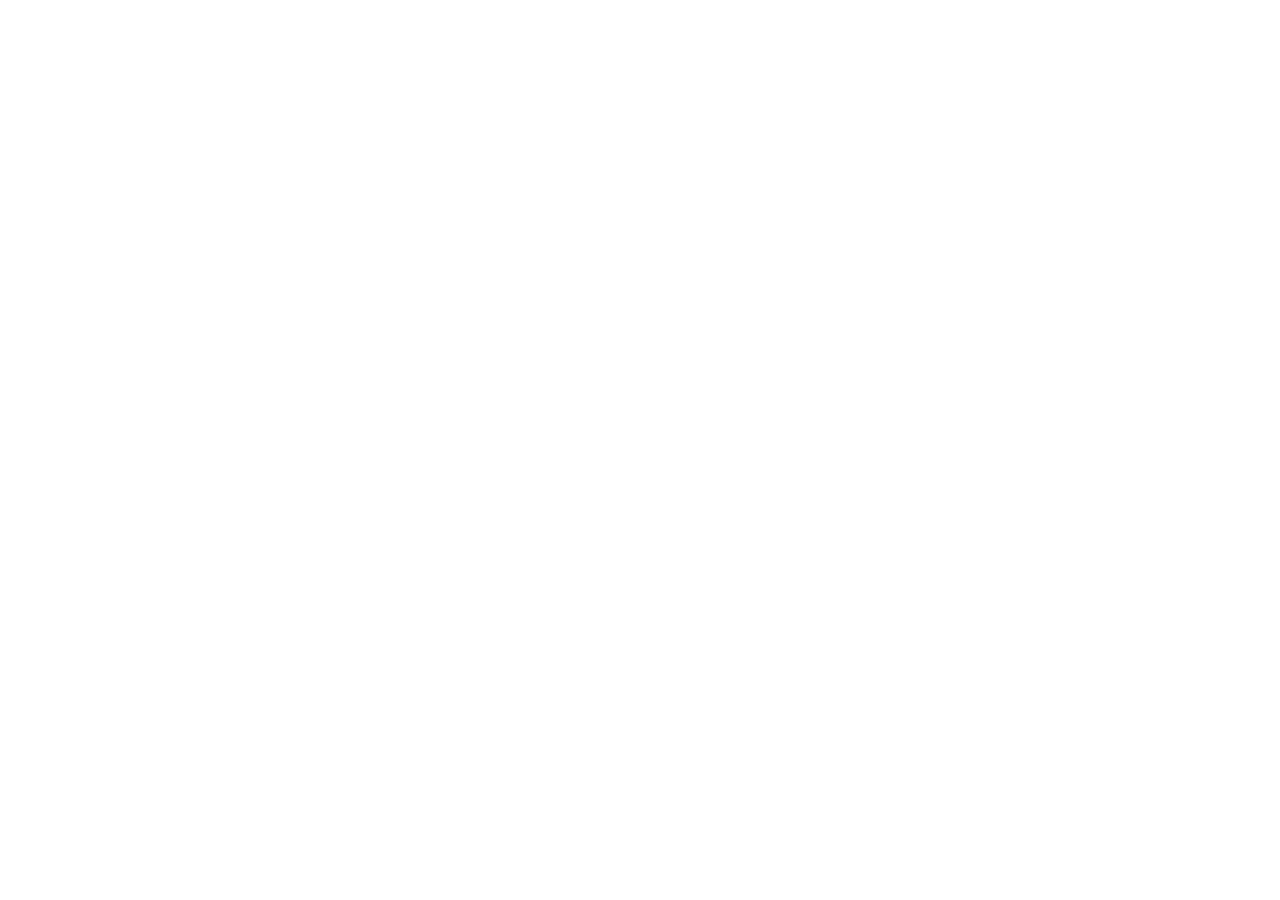
==== commit 62aab1d6: "Retire V1 site in favor of V2" ====
--- a/index.html
+++ b/index.html
@@ -3,470 +3,96 @@
 <head>
   <meta charset="utf-8" />
   <meta name="viewport" content="width=device-width, initial-scale=1" />
-  <meta name="description" content="公開辯論資訊網整理台灣高中辯論賽事、逐場辯論戰績、學校勝場與公開榮譽，提供依已收錄公開資料整理的辯論積分與排行榜查詢。" />
-  <meta name="keywords" content="辯論,辯論比賽,高中辯論,高中職辯論,辯論積分,辯論賽事,辯論戰績,辯題,台灣辯論" />
-  <meta name="author" content="公開辯論資訊網" />
-  <meta name="robots" content="index,follow,max-image-preview:large,max-snippet:-1,max-video-preview:-1" />
-  <link rel="canonical" href="https://macrokernel3000.github.io/opendebate/" />
-  <link rel="sitemap" type="application/xml" href="https://macrokernel3000.github.io/opendebate/sitemap.xml" />
-  <link rel="alternate" type="text/plain" href="llms.txt" title="公開辯論資訊網 AI 閱讀說明" />
-  <meta property="og:locale" content="zh_TW" />
-  <meta property="og:type" content="website" />
-  <meta property="og:site_name" content="公開辯論資訊網" />
-  <meta property="og:title" content="公開辯論資訊網｜台灣高中辯論戰績資料庫" />
-  <meta property="og:description" content="查詢台灣高中職辯論比賽、逐場辯論戰績、學校勝場、辯論積分、公開榮譽與歷屆辯題。" />
-  <meta property="og:url" content="https://macrokernel3000.github.io/opendebate/" />
-  <meta property="og:image" content="https://macrokernel3000.github.io/opendebate/assets/debate-banner.png" />
-  <meta name="twitter:card" content="summary_large_image" />
-  <link rel="icon" type="image/x-icon" href="favicon.ico" />
-  <link rel="icon" type="image/png" sizes="512x512" href="assets/site-logo-512.png" />
-  <title>公開辯論資訊網｜台灣高中辯論戰績資料庫</title>
-  <script type="application/ld+json">
-  {
-    "@context": "https://schema.org",
-    "@graph": [
-      {
-        "@type": "WebSite",
-        "name": "公開辯論資訊網",
-        "alternateName": ["台灣辯論資料庫", "高中辯論資訊網", "辯論戰績資料庫", "辯論積分網"],
-        "url": "https://macrokernel3000.github.io/opendebate/",
-        "image": "https://macrokernel3000.github.io/opendebate/assets/site-logo-512.png",
-        "inLanguage": "zh-Hant-TW",
-        "description": "整理台灣高中辯論比賽、逐場辯論戰績、學校勝場、辯論積分、公開榮譽與辯題的公共資料庫。",
-        "potentialAction": {
-          "@type": "SearchAction",
-          "target": "https://macrokernel3000.github.io/opendebate/?q={search_term_string}",
-          "query-input": "required name=search_term_string"
-        }
-      },
-      {
-        "@type": "Dataset",
-        "name": "台灣高中辯論戰績與賽事資料",
-        "description": "依公開賽務資訊整理的台灣高中職辯論資料集，收錄歷屆賽事、逐場比分、正反方學校與隊伍、勝方、參賽場次、學校勝場、公開榮譽、選手及辯題，供查詢與研究參考。",
-        "url": "https://macrokernel3000.github.io/opendebate/",
-        "keywords": ["辯論", "辯論戰績", "辯論積分", "高中辯論", "辯論比賽", "辯題"],
-        "spatialCoverage": "Taiwan",
-        "inLanguage": "zh-Hant-TW",
-        "isAccessibleForFree": true,
-        "creator": {"@id": "https://macrokernel3000.github.io/opendebate/#organization"}
-      },
-      {
-        "@type": "Organization",
-        "@id": "https://macrokernel3000.github.io/opendebate/#organization",
-        "name": "公開辯論資訊網",
-        "url": "https://macrokernel3000.github.io/opendebate/",
-        "logo": "https://macrokernel3000.github.io/opendebate/assets/site-logo-512.png"
-      }
-    ]
-  }
-  </script>
-  <link rel="stylesheet" href="styles.css?v=20261019160617" data-versioned-asset />
+  <meta name="robots" content="noindex, follow" />
+  <meta name="opendebate-site-state" content="v1-retired" />
+  <meta name="theme-color" content="#0f5d4a" />
+  <meta http-equiv="refresh" content="10; url=https://opendebate.kerneldebate.com/site/" />
+  <link rel="canonical" href="https://opendebate.kerneldebate.com/site/" />
+  <link rel="icon" href="assets/site-logo.svg" />
+  <title>公開辯論資訊網已移轉</title>
+  <style>
+    :root {
+      color-scheme: light;
+      font-family: ui-rounded, "SF Pro Rounded", "PingFang TC", "Noto Sans TC", sans-serif;
+      color: #113d32;
+      background: #f8f6ef;
+    }
+    * { box-sizing: border-box; }
+    body {
+      min-height: 100vh;
+      margin: 0;
+      display: grid;
+      place-items: center;
+      padding: 24px;
+      background:
+        radial-gradient(circle at 14% 12%, rgba(255, 214, 74, .24), transparent 28rem),
+        radial-gradient(circle at 88% 88%, rgba(15, 93, 74, .16), transparent 30rem),
+        #f8f6ef;
+    }
+    main {
+      width: min(100%, 560px);
+      padding: clamp(28px, 7vw, 52px);
+      border: 1px solid rgba(15, 93, 74, .18);
+      border-radius: 28px;
+      background: rgba(255, 255, 255, .9);
+      box-shadow: 0 22px 70px rgba(17, 61, 50, .12);
+      text-align: center;
+    }
+    .logo {
+      width: 72px;
+      height: 72px;
+      margin-bottom: 18px;
+    }
+    .eyebrow {
+      margin: 0 0 8px;
+      color: #8a6a18;
+      font-size: 13px;
+      font-weight: 800;
+      letter-spacing: .18em;
+    }
+    h1 {
+      margin: 0;
+      font-size: clamp(28px, 7vw, 42px);
+      line-height: 1.18;
+    }
+    p {
+      margin: 16px auto 24px;
+      color: #557068;
+      font-size: 17px;
+      line-height: 1.75;
+    }
+    a {
+      display: inline-flex;
+      min-height: 50px;
+      align-items: center;
+      justify-content: center;
+      padding: 0 28px;
+      border-radius: 999px;
+      color: #fff;
+      background: #0f7058;
+      font-size: 17px;
+      font-weight: 800;
+      text-decoration: none;
+      box-shadow: 0 6px 0 #0b4f40;
+    }
+    a:focus-visible { outline: 4px solid rgba(241, 196, 41, .65); outline-offset: 4px; }
+    small {
+      display: block;
+      margin-top: 24px;
+      color: #71827d;
+      line-height: 1.6;
+    }
+  </style>
+  <script src="js/v1-retirement-redirect.js"></script>
 </head>
 <body>
-  <a class="skip-link" href="#mainContent">跳到主要內容</a>
-  <header class="site-header">
-    <a id="homeBrand" class="brand" href="#home" aria-label="回到公開辯論資訊網首頁">
-      <span class="brand-mark" aria-hidden="true"><img src="assets/site-logo.svg" alt="" /></span>
-      <span>公開辯論資訊網</span>
-    </a>
-    <nav class="main-nav" aria-label="主要選單">
-      <button class="nav-button is-active" type="button" data-view="home"><svg class="nav-icon" viewBox="0 0 24 24" aria-hidden="true"><path d="m3 10 9-7 9 7M5.5 9v11h13V9M9 20v-6h6v6"/></svg><span>首頁</span></button>
-      <button class="nav-button" type="button" data-view="overview"><svg class="nav-icon" viewBox="0 0 24 24" aria-hidden="true"><rect x="4" y="4" width="6" height="6" rx="1"/><rect x="14" y="4" width="6" height="6" rx="1"/><rect x="4" y="14" width="6" height="6" rx="1"/><rect x="14" y="14" width="6" height="6" rx="1"/></svg><span>總覽</span></button>
-      <button class="nav-button" type="button" data-view="search"><svg class="nav-icon" viewBox="0 0 24 24" aria-hidden="true"><circle cx="10.8" cy="10.8" r="6.8"/><path d="m16 16 5 5"/></svg><span>搜尋</span></button>
-      <button class="nav-button" type="button" data-view="archive"><svg class="nav-icon" viewBox="0 0 24 24" aria-hidden="true"><path d="M4 5h16v4H4zM6 9v11h12V9M9 13h6M9 16h6"/></svg><span>建檔</span></button>
-      <button class="nav-button" type="button" data-view="reports"><svg class="nav-icon" viewBox="0 0 24 24" aria-hidden="true"><path d="M7 17 18 6M8 6h10v10M5 5v14h14"/></svg><span>回報</span></button>
-    </nav>
-    <button id="mobileMenuToggle" class="mobile-menu-toggle" type="button" aria-label="開啟快捷選單" aria-expanded="false" aria-controls="mobileQuickMenu">
-      <span aria-hidden="true">☰</span>
-    </button>
-    <nav id="mobileQuickMenu" class="mobile-quick-menu" aria-label="快捷選單" hidden>
-      <button type="button" data-menu-view="home"><span aria-hidden="true"><svg class="nav-icon" viewBox="0 0 24 24"><path d="m3 10 9-7 9 7M5.5 9v11h13V9M9 20v-6h6v6"/></svg></span>首頁</button>
-      <button type="button" data-menu-view="overview"><span aria-hidden="true"><svg class="nav-icon" viewBox="0 0 24 24"><rect x="4" y="4" width="6" height="6" rx="1"/><rect x="14" y="4" width="6" height="6" rx="1"/><rect x="4" y="14" width="6" height="6" rx="1"/><rect x="14" y="14" width="6" height="6" rx="1"/></svg></span>比賽總覽</button>
-      <button type="button" data-menu-view="search"><span aria-hidden="true"><svg class="nav-icon" viewBox="0 0 24 24"><circle cx="10.8" cy="10.8" r="6.8"/><path d="m16 16 5 5"/></svg></span>戰績搜尋</button>
-      <button type="button" data-menu-view="archive"><span aria-hidden="true"><svg class="nav-icon" viewBox="0 0 24 24"><path d="M4 5h16v4H4zM6 9v11h12V9M9 13h6M9 16h6"/></svg></span>辯論建檔</button>
-      <button type="button" data-menu-view="reports"><span aria-hidden="true"><svg class="nav-icon" viewBox="0 0 24 24"><path d="M7 17 18 6M8 6h10v10M5 5v14h14"/></svg></span>問題回報</button>
-      <small id="mobileMenuVersion" class="mobile-menu-version" aria-label="資料版本，載入後顯示已收錄賽事與行程數">v1.—.—</small>
-    </nav>
-  </header>
-
-  <aside id="siteUpdateNotice" class="site-update-notice" role="status" aria-live="polite" hidden>
-    <p>網站資料有新版本，重新載入即可查看最新內容。</p>
-    <button type="button" data-site-update-reload>重新載入</button>
-    <button type="button" class="site-update-dismiss" data-site-update-dismiss>稍後</button>
-  </aside>
-
-  <main id="mainContent" tabindex="-1">
-    <section id="homeView" class="view" data-view-panel="home">
-      <div class="mobile-home page-shell" aria-label="手機首頁快捷內容">
-        <section class="mobile-home-section mobile-home-results" aria-labelledby="mobileRecentTitle">
-          <div class="section-heading"><h1 id="mobileRecentTitle">已收錄 <span id="mobileEventCount">0</span> 場比賽與 <span id="mobileMatchCount">0</span> 場賽果</h1><span class="mobile-home-hint">左右滑動查看</span></div>
-          <div id="mobileRecentEvents" class="mobile-results-strip" aria-label="近期賽果，可左右滑動"></div>
-        </section>
-        <section class="mobile-home-search" aria-label="戰績搜尋入口">
-          <button type="button" data-go-search><span aria-hidden="true">⌕</span><span><strong>戰績搜尋</strong><small>選手・學校・隊伍・辯題</small></span><b aria-hidden="true">→</b></button>
-        </section>
-      </div>
-      <section class="timeline-band" aria-labelledby="timelineTitle">
-        <div class="page-shell">
-          <div class="section-heading">
-            <div><p class="kicker">賽事軌跡</p><h1 id="timelineTitle">近期盃賽時間軸</h1></div>
-            <p class="section-note">已收錄賽事可點選查看冠軍</p>
-          </div>
-          <div id="eventTimeline" class="event-timeline" aria-label="盃賽時間軸"></div>
-        </div>
-      </section>
-
-      <section class="stats-band" id="statsBand" aria-label="資料統計"></section>
-
-      <section class="page-shell collected-events" aria-labelledby="collectedEventsTitle">
-        <div class="section-heading">
-          <div><p class="kicker">資料庫</p><h2 id="collectedEventsTitle">已收錄賽事</h2></div>
-          <button class="text-link" type="button" data-go-events>進入賽事資料庫 →</button>
-        </div>
-        <div id="recentEvents" class="event-grid"></div>
-      </section>
-
-      <section class="page-shell upcoming-events-section" aria-labelledby="upcomingEventsTitle">
-        <div class="upcoming-section-heading">
-          <div class="section-heading"><div><p class="kicker">即將舉行</p><h2 id="upcomingEventsTitle">未來賽事與活動</h2></div></div>
-          <div class="calendar-link-section">
-            <a class="calendar-subscribe-button" data-calendar-subscribe href="webcal://macrokernel3000.github.io/opendebate/calendar.ics">行事曆｜測試版</a>
-            <p class="calendar-platform-note"><span>iOS：點擊即可訂閱</span><span>Android：依提示在 Google 日曆網頁版新增</span></p>
-          </div>
-        </div>
-        <div id="mobileUpcomingEvents" class="upcoming-events-grid" aria-label="未來賽事與活動"></div>
-      </section>
-
-      <section class="leaderboard-band" data-range="recent">
-        <div class="page-shell">
-          <h2 id="mobileHonorTitle" class="mobile-rankings-title">近年度榮譽榜</h2>
-          <div class="section-heading">
-            <div><p class="kicker">資料榜</p><h2>學校排行榜</h2></div>
-            <p class="section-note">依目前已收錄資料與積分歸戶統計</p>
-          </div>
-          <div class="leaderboard-controls"><span class="leaderboard-range-legend"><i aria-hidden="true"></i> 綠色：近兩個年度　<span aria-hidden="true">·</span>　金色：全部年度</span><button id="honorRangeToggle" class="honor-range-toggle" type="button" aria-pressed="false">目前：近年度　切換全年</button></div>
-          <article class="leaderboard-panel olympic-panel">
-            <h3><span id="honorLeaderboardTitle">近年度榮譽榜</span></h3>
-            <div class="mobile-olympic-filters" role="group" aria-label="榮譽類別篩選">
-              <button type="button" class="olympic-filter is-active" data-honor-filter="team" aria-pressed="true"><span class="trophy-medal gold">團</span>團體獎</button>
-              <button type="button" class="olympic-filter is-active" data-honor-filter="individual" aria-pressed="true"><span class="trophy-medal gold">個</span>個人獎</button>
-              <button type="button" class="olympic-filter" data-honor-filter="otherOnly" aria-pressed="false"><span class="trophy-medal white">獎</span>其他</button>
-            </div>
-            <div class="olympic-table-wrap" tabindex="0" aria-label="榮譽榜，可左右捲動">
-              <table class="olympic-table">
-                <thead>
-                  <tr class="olympic-group-head">
-                    <th scope="col" rowspan="2">排名</th><th scope="col" class="school-column" rowspan="2">學校</th>
-                    <th scope="colgroup" colspan="4">團體獎</th>
-                    <th scope="colgroup" colspan="1">個人獎</th>
-                    <th scope="col" rowspan="2"><button class="medal-sort" type="button" data-rank-sort="totalHonors" aria-label="賽事榮譽（不含其他）數排序，降冪">賽事榮譽（不含其他）</button></th>
-                    <th scope="col" rowspan="2"><button class="medal-sort" type="button" data-rank-sort="other" aria-label="其他榮譽數排序，降冪">其他</button></th>
-                  </tr>
-                  <tr class="olympic-detail-head">
-                    <th scope="col"><button class="medal-sort" type="button" data-rank-sort="gold" aria-label="冠軍數排序，降冪">冠</button></th>
-                    <th scope="col"><button class="medal-sort" type="button" data-rank-sort="silver" aria-label="亞軍數排序，降冪">亞</button></th>
-                    <th scope="col"><button class="medal-sort" type="button" data-rank-sort="bronze" aria-label="季軍數排序，降冪">季</button></th>
-                    <th scope="col"><button class="medal-sort" type="button" data-rank-sort="white" aria-label="殿軍數排序，降冪">殿</button></th>
-                    <th scope="col"><button class="medal-sort" type="button" data-rank-sort="fullCourse" aria-label="全程個人獎排序，降冪">全程</button></th>
-                  </tr>
-                </thead>
-                <tbody id="schoolLeaderboard"></tbody>
-              </table>
-            </div>
-            <ol id="mobileHonorRanking" class="mobile-honor-ranking" aria-label="榮譽排行榜"></ol>
-          </article>
-          <div class="leaderboard-scroll">
-            <article class="leaderboard-panel teal">
-              <h3><span aria-hidden="true">📋</span> <span id="gamesLeaderboardTitle">近年度參賽場次</span></h3>
-              <ol id="gamesLeaderboard" class="ranking-list"></ol>
-            </article>
-            <article class="leaderboard-panel coral">
-              <h3><span aria-hidden="true">⚔️</span> <span id="winsLeaderboardTitle">近年度總勝場</span></h3>
-              <ol id="winsLeaderboard" class="ranking-list"></ol>
-            </article>
-          </div>
-        </div>
-      </section>
-      <dialog id="androidCalendarHelp" class="calendar-help-dialog" aria-labelledby="androidCalendarHelpTitle">
-        <form method="dialog" class="calendar-help-card">
-          <h2 id="androidCalendarHelpTitle">Android 行事曆設定</h2>
-          <p>Google 日曆手機 App 不支援直接訂閱網址。要自動同步，請在電腦版 Google 日曆選「新增日曆」→「透過網址新增」，貼上這個網址，再用同一個帳戶同步手機。</p>
-          <label for="androidCalendarUrl">行事曆訂閱網址</label>
-          <input id="androidCalendarUrl" readonly value="https://macrokernel3000.github.io/opendebate/calendar.ics" />
-          <div class="calendar-help-actions">
-            <button type="button" id="copyAndroidCalendarUrl">複製網址</button>
-            <button type="submit" class="calendar-help-close">關閉</button>
-          </div>
-          <span id="calendarCopyStatus" class="calendar-copy-status" aria-live="polite"></span>
-        </form>
-      </dialog>
-    </section>
-
-    <section id="eventPageView" class="view is-hidden" data-view-panel="event-page">
-      <div class="page-shell detail-page-shell"><div id="eventPageDetail"></div></div>
-    </section>
-    <section id="schoolPageView" class="view is-hidden" data-view-panel="school-page">
-      <div class="page-shell detail-page-shell"><div id="schoolPageDetail"></div></div>
-    </section>
-    <section id="playerPageView" class="view is-hidden" data-view-panel="player-page">
-      <div class="page-shell detail-page-shell"><div id="playerPageDetail"></div></div>
-    </section>
-    <section id="topicPageView" class="view is-hidden" data-view-panel="topic-page">
-      <div class="page-shell detail-page-shell"><div id="topicPageDetail"></div></div>
-    </section>
-
-    <section id="overviewView" class="view is-hidden" data-view-panel="overview">
-      <div class="page-intro page-shell">
-        <p class="kicker">DEBATE OVERVIEW</p>
-        <h1>辯論總覽</h1>
-      </div>
-      <div class="page-shell overview-page">
-        <div class="overview-tabs" role="tablist" aria-label="總覽分類">
-          <button id="overviewEventsTab" class="overview-tab is-active" type="button" role="tab" aria-selected="true" aria-controls="overviewEventsPanel" data-overview-tab="events"><span class="overview-tab-label-long">已登錄賽事</span><span class="overview-tab-label-short">賽事</span><span class="overview-tab-count" id="overviewEventCount"></span></button>
-          <button id="overviewTeamsTab" class="overview-tab" type="button" role="tab" aria-selected="false" aria-controls="overviewTeamsPanel" tabindex="-1" data-overview-tab="teams"><span class="overview-tab-label-long">隊伍資料庫</span><span class="overview-tab-label-short">隊伍</span><span class="overview-tab-count" id="overviewTeamCount"></span></button>
-          <button id="overviewTopicsTab" class="overview-tab" type="button" role="tab" aria-selected="false" aria-controls="overviewTopicsPanel" tabindex="-1" data-overview-tab="topics"><span class="overview-tab-label-long">已收錄辯題</span><span class="overview-tab-label-short">辯題</span><span class="overview-tab-count" id="overviewTopicCount"></span></button>
-          <button id="overviewStatsTab" class="overview-tab overview-stats-tab" type="button" role="tab" aria-selected="false" aria-controls="overviewStatsPanel" tabindex="-1" data-overview-tab="stats"><span class="overview-tab-label-long">統計</span><span class="overview-tab-label-short">統計</span></button>
-        </div>
-        <section id="overviewEventsPanel" class="overview-panel" role="tabpanel" aria-labelledby="overviewEventsTab">
-          <div class="event-browser">
-            <section class="event-finder" aria-labelledby="eventFinderTitle">
-              <div class="event-finder-heading"><div><h2 id="eventFinderTitle">已登錄賽事</h2></div><span id="eventFinderMeta" aria-live="polite"></span></div>
-              <div class="event-filter-controls">
-                <label class="event-search-field"><span>名稱或辯題</span><input id="eventSearch" type="search" autocomplete="off" placeholder="例如：青雲盃、死刑、社群媒體" /></label>
-                <label class="event-year-field"><span>年份篩選</span><select id="eventYear"><option value="">全部年份</option></select></label>
-                <label class="event-sort-field"><span>排序依據</span><select id="eventSortBy"><option value="year">年份</option><option value="teams">隊伍數</option><option value="honors">榮譽數</option></select></label>
-                <label class="event-sort-field"><span>排序方向</span><select id="eventSortDirection"><option value="desc">降冪</option><option value="asc">升冪</option></select></label>
-              </div>
-              <div id="eventFinderResults" class="event-finder-results"></div>
-            </section>
-            <div id="eventDetail"></div>
-          </div>
-        </section>
-        <section id="overviewTeamsPanel" class="overview-panel is-hidden" role="tabpanel" aria-labelledby="overviewTeamsTab">
-          <div class="overview-toolbar">
-            <div><h2>學校與隊伍</h2></div>
-            <div class="overview-team-controls">
-              <label class="overview-filter"><span>搜尋學校或隊伍</span><input id="overviewTeamFilter" type="search" autocomplete="off" placeholder="輸入名稱" /></label>
-              <label class="overview-filter overview-sort-filter"><span>排序依據</span><select id="overviewTeamSortBy"><option value="matches">參賽場數</option><option value="wins">勝場</option><option value="honors">榮譽數</option><option value="events">參賽賽事</option><option value="name">名稱</option></select></label>
-              <label class="overview-filter overview-sort-filter"><span>排序方向</span><select id="overviewTeamSortDirection"><option value="desc">由多到少</option><option value="asc">由少到多</option></select></label>
-            </div>
-          </div>
-          <p id="overviewTeamMeta" class="overview-meta" aria-live="polite"></p>
-          <div id="overviewTeamList" class="overview-entity-columns"></div>
-        </section>
-        <section id="overviewTopicsPanel" class="overview-panel is-hidden" role="tabpanel" aria-labelledby="overviewTopicsTab">
-          <div class="overview-toolbar">
-            <div><h2>辯題資料庫</h2></div>
-            <label class="overview-filter"><span>篩選辯題</span><input id="overviewTopicFilter" type="search" autocomplete="off" placeholder="輸入辯題或賽事關鍵字" /></label>
-          </div>
-          <p id="overviewTopicMeta" class="overview-meta" aria-live="polite"></p>
-          <div id="overviewTopicList" class="overview-topic-list"></div>
-        </section>
-        <section id="overviewStatsPanel" class="overview-panel overview-stats-panel is-hidden" role="tabpanel" aria-labelledby="overviewStatsTab">
-          <div class="overview-stats-frame">
-            <div class="overview-toolbar overview-stats-toolbar">
-              <div><h2>年度賽事趨勢</h2></div>
-              <div class="overview-stats-controls">
-                <label class="overview-filter"><span>趨勢線</span><select id="overviewStatsMetric"><option value="events">賽事數</option><option value="teams">參賽隊次</option></select></label>
-              </div>
-            </div>
-            <div id="overviewStatsYears" class="overview-stats-years" role="group" aria-label="選擇比較年份"></div>
-            <p id="overviewStatsMeta" class="overview-stats-meta" aria-live="polite"></p>
-            <div id="overviewStatsSummary" class="overview-stats-summary" aria-live="polite"></div>
-            <div id="overviewStatsChart" class="overview-stats-chart"></div>
-            <p class="overview-stats-note">賽事依開始月份歸類；參賽隊次依賽事中出現的隊伍原名去重，同校 A、B 隊分開計；不重複單位則按學校／隊伍資料庫歸戶後跨賽事去重。7、8 月以淡金色標示暑假。當年度尚未到的月份留白；已過但沒有賽事的月份顯示為 0。統計反映目前已收錄的公開資料。</p>
-          </div>
-        </section>
-      </div>
-    </section>
-
-    <section id="archiveView" class="view is-hidden" data-view-panel="archive">
-      <div class="page-intro page-shell archive-intro">
-        <p class="kicker">DEBATE RECORDS</p>
-        <h1>辯論成績建檔 <span aria-hidden="true">🗂️</span></h1>
-        <p>提供紀錄且能視覺化整理裁判單。本網站無後台，不會收錄您的成績。請自行下載 CSV 留存。</p>
-      </div>
-      <div class="page-shell archive-page">
-        <div class="archive-mode-picker" role="tablist" aria-label="選擇建檔方式">
-          <button id="personalArchiveMode" class="archive-mode-button is-active" type="button" role="tab" aria-selected="true" aria-controls="personalArchivePanel" data-archive-mode="personal"><span aria-hidden="true">👤</span><strong>選手建檔</strong><small>記錄個人的分數</small></button>
-          <button id="teamArchiveMode" class="archive-mode-button" type="button" role="tab" aria-selected="false" aria-controls="teamArchivePanel" tabindex="-1" data-archive-mode="team"><span aria-hidden="true">🏫</span><strong>隊伍建檔</strong><small>記錄整場比賽的三張裁判單</small></button>
-        </div>
-        <aside class="archive-warning" role="note" aria-label="測試階段提醒">
-          <span aria-hidden="true">⚠️</span>
-          <div><strong>建檔目前為測試階段，尚無後台或帳號同步功能。</strong><p>資料僅暫存在這台裝置的瀏覽器中；清除快取、網站資料或更換裝置後可能消失。請務必下載 CSV 備份。</p></div>
-        </aside>
-        <div id="personalArchivePanel" role="tabpanel" aria-labelledby="personalArchiveMode" class="archive-mode-panel"><div class="archive-layout">
-          <form id="personalRecordForm" class="record-form">
-            <div class="record-form-heading"><div><p class="kicker">NEW BALLOT</p><h2>登錄一張裁單</h2></div><span id="personalDraftStatus">第 1 張</span></div>
-            <p id="personalStorageError" class="record-message is-error is-hidden" role="alert"></p>
-            <div class="record-form-grid">
-              <label class="record-field record-field-wide record-competition-field"><span>盃賽（必填；輸入關鍵字可選平台已登錄賽事）</span><input id="personalCompetition" type="text" role="combobox" autocomplete="off" placeholder="例如：輸入「育南」" aria-controls="personalCompetitionSuggestions" aria-autocomplete="list" aria-expanded="false" required /><div id="personalCompetitionSuggestions" class="record-suggestions is-hidden" role="listbox" aria-label="已登錄賽事建議"></div></label>
-              <label class="record-field"><span>選手姓名（必填）</span><input id="personalName" type="text" autocomplete="name" placeholder="輸入選手姓名" required /></label>
-              <label class="record-field"><span>裁判姓名</span><input id="personalJudge" type="text" autocomplete="off" placeholder="可不填" /></label>
-              <label class="record-field"><span>比賽日期</span><input id="personalMatchDate" type="date" /></label>
-              <label class="record-field"><span>此盃第幾場</span><input id="personalMatchNumber" type="number" inputmode="numeric" min="1" step="1" placeholder="例如：1" /></label>
-              <label class="record-field"><span>申論</span><span class="record-score-input"><input id="personalSpeech" type="number" inputmode="decimal" min="0" max="20" step="0.1" /><em>滿分</em><input id="personalSpeechMax" type="number" inputmode="decimal" min="0.1" step="0.1" value="20" aria-label="申論滿分" /></span></label>
-              <label class="record-field"><span>質詢</span><span class="record-score-input"><input id="personalQuestion" type="number" inputmode="decimal" min="0" max="20" step="0.1" /><em>滿分</em><input id="personalQuestionMax" type="number" inputmode="decimal" min="0.1" step="0.1" value="20" aria-label="質詢滿分" /></span></label>
-              <label class="record-field"><span>答辯</span><span class="record-score-input"><input id="personalDefense" type="number" inputmode="decimal" min="0" max="20" step="0.1" /><em>滿分</em><input id="personalDefenseMax" type="number" inputmode="decimal" min="0.1" step="0.1" value="20" aria-label="答辯滿分" /></span></label>
-              <label class="record-field"><span>該場論點分</span><span class="record-score-input"><input id="personalArgument" type="number" inputmode="decimal" min="0" max="10" step="0.1" /><em>滿分</em><input id="personalArgumentMax" type="number" inputmode="decimal" min="0.1" step="0.1" value="10" aria-label="論點滿分" /></span></label>
-              <label class="record-field"><span>結辯</span><span class="record-score-input"><input id="personalClosing" type="number" inputmode="decimal" min="0" max="10" step="0.1" /><em>滿分</em><input id="personalClosingMax" type="number" inputmode="decimal" min="0.1" step="0.1" value="10" aria-label="結辯滿分" /></span></label>
-              <label class="record-field"><span>排名（選填，1 最高、6 最低）</span><input id="personalRank" type="number" inputmode="numeric" min="1" max="6" step="1" /></label>
-            </div>
-            <p id="personalRecordMessage" class="record-message" role="status" aria-live="polite"></p>
-            <div class="record-actions">
-              <button class="record-button record-button-secondary" type="button" id="personalNextMatch">下一張</button>
-              <button class="record-button record-button-secondary is-hidden" type="button" id="personalCancelEdit">取消修正</button>
-              <button class="record-button record-button-primary" type="submit" id="personalSubmitRecord">輸入完成</button>
-            </div>
-          </form>
-          <section class="record-summary" aria-labelledby="recordSummaryTitle">
-            <div class="record-summary-heading"><div><p class="kicker">MY RESULTS</p><h2 id="recordSummaryTitle">我的成績</h2></div><strong id="personalRecordCount">0 場</strong></div>
-            <div id="personalRecordStats" class="record-stats"></div>
-            <div class="record-visualizations">
-              <article class="record-chart"><div class="record-chart-heading"><div><h3 id="personalRadarChartTitle">能力雷達圖</h3><span>依各欄滿分換算</span></div><button type="button" data-expand-chart aria-label="放大能力雷達圖" title="放大圖表">⛶</button></div><div id="personalRadarChart"></div></article>
-              <article class="record-chart"><div class="record-chart-heading"><div><h3 id="personalProgressChartTitle">進步折線圖</h3><span>依比賽日期排序</span></div><button type="button" data-expand-chart aria-label="放大進步折線圖" title="放大圖表">⛶</button></div><div id="personalProgressChart"></div></article>
-            </div>
-            <div class="record-data-actions">
-              <button id="personalExportCsv" class="record-button record-button-primary" type="button">下載 CSV</button>
-              <label class="record-import">匯入電腦內的 CSV<input id="personalImportCsv" type="file" accept=".csv,text/csv" /></label>
-              <button id="personalDeleteAll" class="record-button record-button-danger" type="button">全部刪除</button>
-            </div>
-            <div id="personalRecordList" class="personal-record-list"></div>
-          </section>
-        </div></div>
-        <div id="teamArchivePanel" role="tabpanel" aria-labelledby="teamArchiveMode" class="archive-mode-panel is-hidden">
-          <div class="archive-layout team-archive-layout">
-            <form id="teamRecordForm" class="record-form team-record-form">
-              <div class="record-form-heading"><div><p class="kicker">TEAM BALLOT</p><h2>登錄一張隊伍裁單</h2></div><span id="teamDraftStatus">第 1 張</span></div>
-              <p id="teamStorageError" class="record-message is-error is-hidden" role="alert"></p>
-              <div class="record-form-grid">
-                <label class="record-field record-field-wide"><span>盃賽（必填）</span><input id="teamCompetition" type="text" list="teamCompetitionList" autocomplete="off" placeholder="輸入盃賽名稱" required /><datalist id="teamCompetitionList"></datalist></label>
-                <label class="record-field"><span>隊伍名稱（必填）</span><input id="teamName" type="text" autocomplete="organization" placeholder="輸入自己的隊伍" required /></label>
-                <label class="record-field"><span>裁判姓名</span><input id="teamJudge" type="text" autocomplete="off" placeholder="可不填" /></label>
-                <label class="record-field"><span>比賽日期</span><input id="teamMatchDate" type="date" /></label>
-                <label class="record-field"><span>此盃第幾場</span><input id="teamMatchNumber" type="number" inputmode="numeric" min="1" step="1" placeholder="例如：1" /></label>
-                <label class="record-field record-field-wide"><span>我方持方</span><select id="teamSide"><option value="正">正方</option><option value="反">反方</option></select></label>
-              </div>
-              <section class="team-side-entry" aria-labelledby="affirmativeScoreTitle">
-                <h3 id="affirmativeScoreTitle">正方評分 <span id="affirmativeMySideBadge" class="team-side-badge">我方</span></h3>
-                <div class="team-score-table" aria-label="正方三位辯士評分">
-                  <div class="team-score-head"><span>出場序</span><span>申論<br><small>滿分 20</small></span><span>質詢<br><small>滿分 20</small></span><span>答辯<br><small>滿分 20</small></span></div>
-                  <div class="team-score-row"><strong>正一</strong><input id="teamAffP1Speech" type="number" min="0" step="0.1" aria-label="正一申論" /><input id="teamAffP1Question" type="number" min="0" step="0.1" aria-label="正一質詢" /><input id="teamAffP1Defense" type="number" min="0" step="0.1" aria-label="正一答辯" /></div>
-                  <div class="team-score-row"><strong>正二</strong><input id="teamAffP2Speech" type="number" min="0" step="0.1" aria-label="正二申論" /><input id="teamAffP2Question" type="number" min="0" step="0.1" aria-label="正二質詢" /><input id="teamAffP2Defense" type="number" min="0" step="0.1" aria-label="正二答辯" /></div>
-                  <div class="team-score-row"><strong>正三</strong><input id="teamAffP3Speech" type="number" min="0" step="0.1" aria-label="正三申論" /><input id="teamAffP3Question" type="number" min="0" step="0.1" aria-label="正三質詢" /><input id="teamAffP3Defense" type="number" min="0" step="0.1" aria-label="正三答辯" /></div>
-                </div>
-                <div class="team-side-extras"><label>架構／論點 <input id="teamAffArgument" type="number" min="0" step="0.1" /></label><label>結辯 <input id="teamAffClosing" type="number" min="0" step="0.1" /></label><strong id="teamAffTotal">總分 —</strong></div>
-              </section>
-              <section class="team-side-entry" aria-labelledby="negativeScoreTitle">
-                <h3 id="negativeScoreTitle">反方評分 <span id="negativeMySideBadge" class="team-side-badge is-hidden">我方</span></h3>
-                <div class="team-score-table" aria-label="反方三位辯士評分">
-                  <div class="team-score-head"><span>出場序</span><span>申論<br><small>滿分 20</small></span><span>質詢<br><small>滿分 20</small></span><span>答辯<br><small>滿分 20</small></span></div>
-                  <div class="team-score-row"><strong>反一</strong><input id="teamNegP1Speech" type="number" min="0" step="0.1" aria-label="反一申論" /><input id="teamNegP1Question" type="number" min="0" step="0.1" aria-label="反一質詢" /><input id="teamNegP1Defense" type="number" min="0" step="0.1" aria-label="反一答辯" /></div>
-                  <div class="team-score-row"><strong>反二</strong><input id="teamNegP2Speech" type="number" min="0" step="0.1" aria-label="反二申論" /><input id="teamNegP2Question" type="number" min="0" step="0.1" aria-label="反二質詢" /><input id="teamNegP2Defense" type="number" min="0" step="0.1" aria-label="反二答辯" /></div>
-                  <div class="team-score-row"><strong>反三</strong><input id="teamNegP3Speech" type="number" min="0" step="0.1" aria-label="反三申論" /><input id="teamNegP3Question" type="number" min="0" step="0.1" aria-label="反三質詢" /><input id="teamNegP3Defense" type="number" min="0" step="0.1" aria-label="反三答辯" /></div>
-                </div>
-                <div class="team-side-extras"><label>架構／論點 <input id="teamNegArgument" type="number" min="0" step="0.1" /></label><label>結辯 <input id="teamNegClosing" type="number" min="0" step="0.1" /></label><strong id="teamNegTotal">總分 —</strong></div>
-              </section>
-              <p id="teamRecordMessage" class="record-message" role="status" aria-live="polite"></p>
-              <div class="record-actions"><button class="record-button record-button-secondary" type="button" id="teamNextBallot">下一張</button><button class="record-button record-button-secondary is-hidden" type="button" id="teamCancelEdit">取消修正</button><button class="record-button record-button-primary" type="submit" id="teamSubmitRecord">輸入完成</button></div>
-            </form>
-            <section class="record-summary" aria-labelledby="teamSummaryTitle">
-              <div class="record-summary-heading"><div><p class="kicker">TEAM RESULTS</p><h2 id="teamSummaryTitle">隊伍比賽紀錄</h2></div><strong id="teamRecordCount">0 張</strong></div>
-              <div id="teamRecordStats" class="record-stats team-record-stats"></div>
-              <article class="record-chart team-radar-card"><div class="record-chart-heading"><div><h3 id="teamRadarChartTitle">隊伍平均雷達圖</h3><span>累積超過兩張裁單後，計算我方申論、質詢與答辯平均</span></div><button type="button" data-expand-chart aria-label="放大隊伍平均雷達圖" title="放大圖表">⛶</button></div><div id="teamRadarChart"></div></article>
-              <p class="team-record-explanation">每張裁單會依正反方已輸入的所有分數加總，自動算出該張勝負。同一盃賽、同一場次的裁單會放在一起；累積三張後，至少兩張可判定且勝票過半，才會判定整場勝負。平票或有效票不足時會保留未決狀態。</p>
-              <div class="record-data-actions"><button id="teamExportCsv" class="record-button record-button-primary" type="button">下載隊伍 CSV</button><label class="record-import">匯入隊伍 CSV<input id="teamImportCsv" type="file" accept=".csv,text/csv" /></label><button id="teamDeleteAll" class="record-button record-button-danger" type="button">全部刪除</button></div>
-              <div id="teamRecordList" class="personal-record-list"></div>
-            </section>
-          </div>
-        </div>
-      </div>
-    </section>
-
-    <section id="searchView" class="view is-hidden" data-view-panel="search">
-      <div class="search-stage">
-        <div class="page-shell">
-          <p class="kicker">FIND A STORY</p>
-          <h1>搜尋學校、隊伍、人物或辯題 <span aria-hidden="true">🔎</span></h1>
-          <div class="search-box">
-            <span aria-hidden="true">⌕</span>
-            <input id="globalSearch" type="search" autocomplete="off" placeholder="搜尋學校、隊伍、人物或辯題" aria-label="搜尋學校、隊伍、人物或辯題" />
-            <button id="clearSearch" type="button" aria-label="清除搜尋">×</button>
-          </div>
-          <p id="searchMeta" class="search-meta" aria-live="polite"></p>
-        </div>
-      </div>
-      <div id="searchResults" class="page-shell search-results"></div>
-    </section>
-
-    <section id="reportsView" class="view is-hidden" data-view-panel="reports">
-      <div class="page-intro page-shell report-intro">
-        <p class="kicker">COMMUNITY REPORTS</p>
-        <h1>資料回報 <span aria-hidden="true">📝</span></h1>
-        <p>協助補齊公開賽果與選手登場紀錄。送出後會由管理者校對，再納入網站資料。</p>
-      </div>
-      <div class="page-shell report-page">
-        <article class="report-card report-form-card">
-          <div class="report-icons" aria-hidden="true"><span class="report-icon">⚔️</span><span class="report-icon">🎤</span><span class="report-icon">💬</span></div>
-          <p class="kicker">COMMUNITY REPORT</p>
-          <h2>公開資料回報</h2>
-          <p>同一份表單可回報缺漏或需要修正的賽事資料，送出時再選擇回報項目。</p>
-          <ul><li>賽事戰績與積分</li><li>選手上場紀錄</li><li>盃賽辯題與相關說明</li></ul>
-          <a id="reportFormLink" class="report-link" href="#" target="_blank" rel="noopener">開啟資料回報表單</a>
-        </article>
-        <aside class="report-note"><strong>為什麼使用 Google 表單？</strong><p>本站是靜態網站，Google 表單能處理手機填寫、附件上傳與回覆彙整，也不會把管理權限或個人資料放進網站程式。表單連結可隨時替換。</p></aside>
-        <article class="report-card report-ai-card" aria-labelledby="reportAiTitle">
-            <p class="kicker">AI ASSISTED REPORT</p>
-            <h2 id="reportAiTitle">協助整理賽果</h2>
-            <p>如可協助整理賽果，請先把比賽比分或公告貼給 AI，再複製下方指令一併傳給 AI。我們已提供整理用的關鍵字與欄位；完成後，請把整理結果回報給我們。</p>
-            <pre id="eventIntakePrompt">請根據我提供的賽事簡章、公告、比分或照片，整理一份繁體中文「賽事登錄資料」Markdown，交由網站管理者彙整。只整理與引用來源，不要自行發布或修改網站。
-
-請依序整理：
-一、賽事基本資料：正式賽名、年度、日期／時段、地點、主辦／指導／協辦／執行單位、賽事狀態。
-二、辯題與題解：正式題目、題目狀態、題解全文或連結，以及各自來源；不同賽事的題解分開。
-三、重要時程與簡章資訊：報名、第一次領隊會議、保險／保證金、選手名單期限、資格、隊數上限、賽制與獎項辦法。
-四、逐場賽程／比分表：日期、時段／階段、會場、分組、正方隊伍、反方隊伍、正方比分、反方比分、來源公布的勝方、備註、來源。
-五、榮譽：獎項原名、團體／個人／其他分類、名次／獎級、得獎者、所屬隊伍、來源。只列正式頒發或公告的獎項；晉級不算榮譽。
-六、選手名單（如有）：隊伍、選手、領隊、名單類型與來源；名單不等於實際上場紀錄。
-七、備註與其他內容：版本差異、更正、棄賽、裁決、晉級依據及待確認事項。
-八、來源清單：名稱、來源類型、網址／頁碼／日期及採用內容。
-
-請保留公告中的隊名、姓名、比分和原獎名；同校 A／B 或一／二隊在賽果中分開記錄。每項資料標示來源；來源明載與推論分開，推論附依據。未知或無法辨識的內容留白並列為待確認，不要猜測。日期使用 YYYY-MM-DD；沒有公開比分的場次只列賽程，不補猜結果。輸出可供主維護者核對的 Markdown 草稿，並標明尚待確認事項。</pre>
-            <button type="button" id="copyEventIntakePrompt" class="report-copy-button">複製整理指令</button>
-            <span id="reportPromptCopyStatus" class="report-copy-status" aria-live="polite"></span>
-        </article>
-        <div class="report-contact-row" aria-label="其他聯絡方式">
-          <p class="report-contact-card">Email：<a href="mailto:macrokernel3000@gmail.com">macrokernel3000@gmail.com</a></p>
-          <p class="report-contact-card">Threads：<a href="https://www.threads.com/@betterdebate" target="_blank" rel="noopener">@betterdebate｜更好辯辯更好</a></p>
-        </div>
-      </div>
-    </section>
+  <main>
+    <img class="logo" src="assets/site-logo.svg" alt="公開辯論資訊網" />
+    <p class="eyebrow">OPENDEBATE</p>
+    <h1>網站已移轉</h1>
+    <p>公開資料與會員功能已整合至新版網站，正在為你前往新站。</p>
+    <a data-v2-link href="https://opendebate.kerneldebate.com/site/">前往新版網站</a>
+    <small>舊版公開資料下載、隱私政策與支援頁暫時保留。</small>
   </main>
-
-  <footer>
-    <div class="page-shell"><strong>公開辯論資訊網</strong><span>資料來自公開賽務資訊，持續整理中。<a href="privacy/">隱私政策</a></span></div>
-  </footer>
-
-  <script src="js/home-snapshot.js?v=20261019160617" data-versioned-asset></script>
-  <script src="data/public-data.js?v=20261019160617" data-public-data-script></script>
-  <script src="data/upcoming-events.js?v=20261019160617" data-versioned-asset></script>
-  <script src="data/calendar-activities.js?v=20261019160617" data-versioned-asset></script>
-  <script src="js/site-config.js?v=20261019160617" data-versioned-asset></script>
-  <script src="js/core.js?v=20261019160617" data-versioned-asset></script>
-  <script src="js/event-classification.js?v=20261019160617" data-versioned-asset></script>
-  <script src="js/interactions.js?v=20261019160617" data-versioned-asset></script>
-  <script src="js/record-storage.js?v=20261019160617" data-versioned-asset></script>
-  <script src="js/record-csv.js?v=20261019160617" data-versioned-asset></script>
-  <script src="js/chart-data-table.js?v=20261019160617" data-versioned-asset></script>
-  <script src="js/personal-records.js?v=20261019160617" data-versioned-asset></script>
-  <script src="js/team-records.js?v=20261019160617" data-versioned-asset></script>
-  <script src="js/event-pages.js?v=20261019160617" data-versioned-asset></script>
-  <script src="js/entity-pages.js?v=20261019160617" data-versioned-asset></script>
-  <script src="js/overview-pages.js?v=20261019160617" data-versioned-asset></script>
-  <script src="js/home-pages.js?v=20261019160617" data-versioned-asset></script>
-  <script src="js/search-pages.js?v=20261019160617" data-versioned-asset></script>
-  <script src="js/router.js?v=20261019160617" data-versioned-asset></script>
-  <script src="app.js?v=20261019160617" data-versioned-asset></script>
-  <script src="js/site-update-check.js?v=20261019160617" data-versioned-asset></script>
 </body>
 </html>
